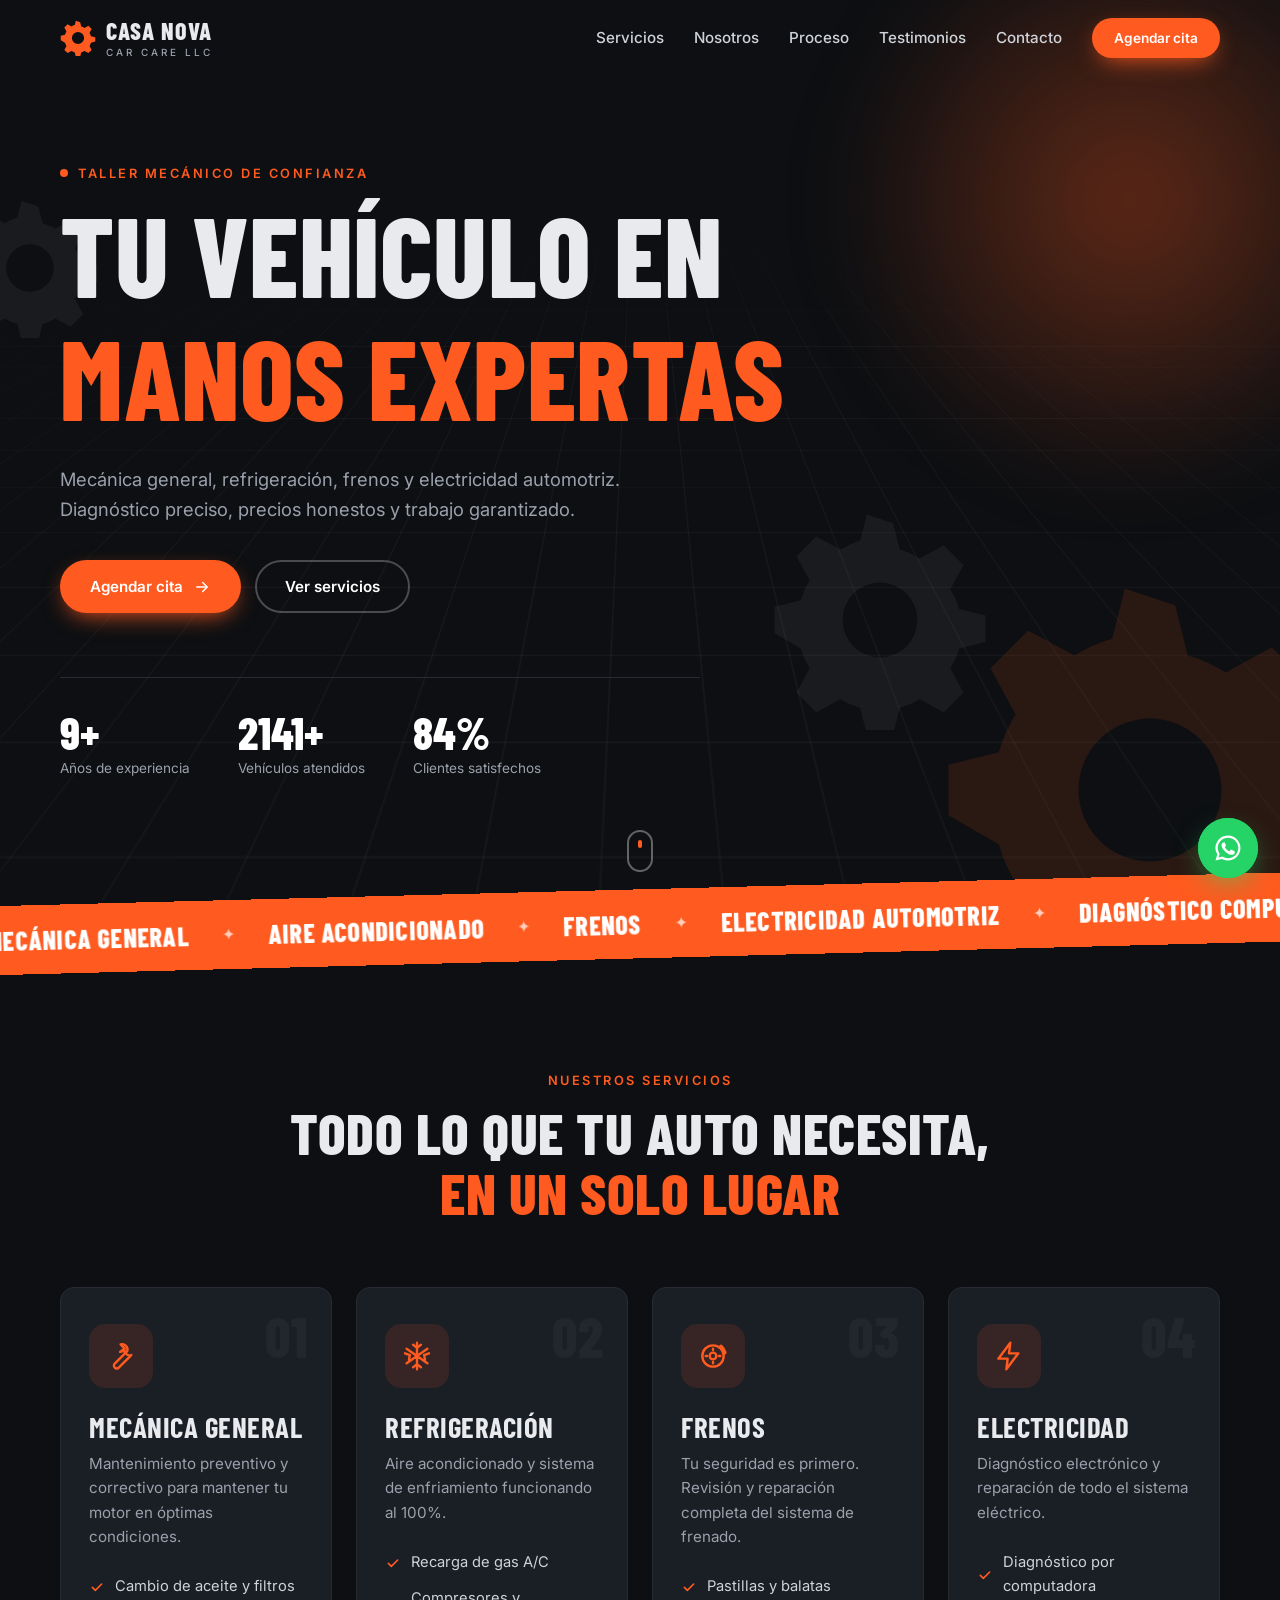
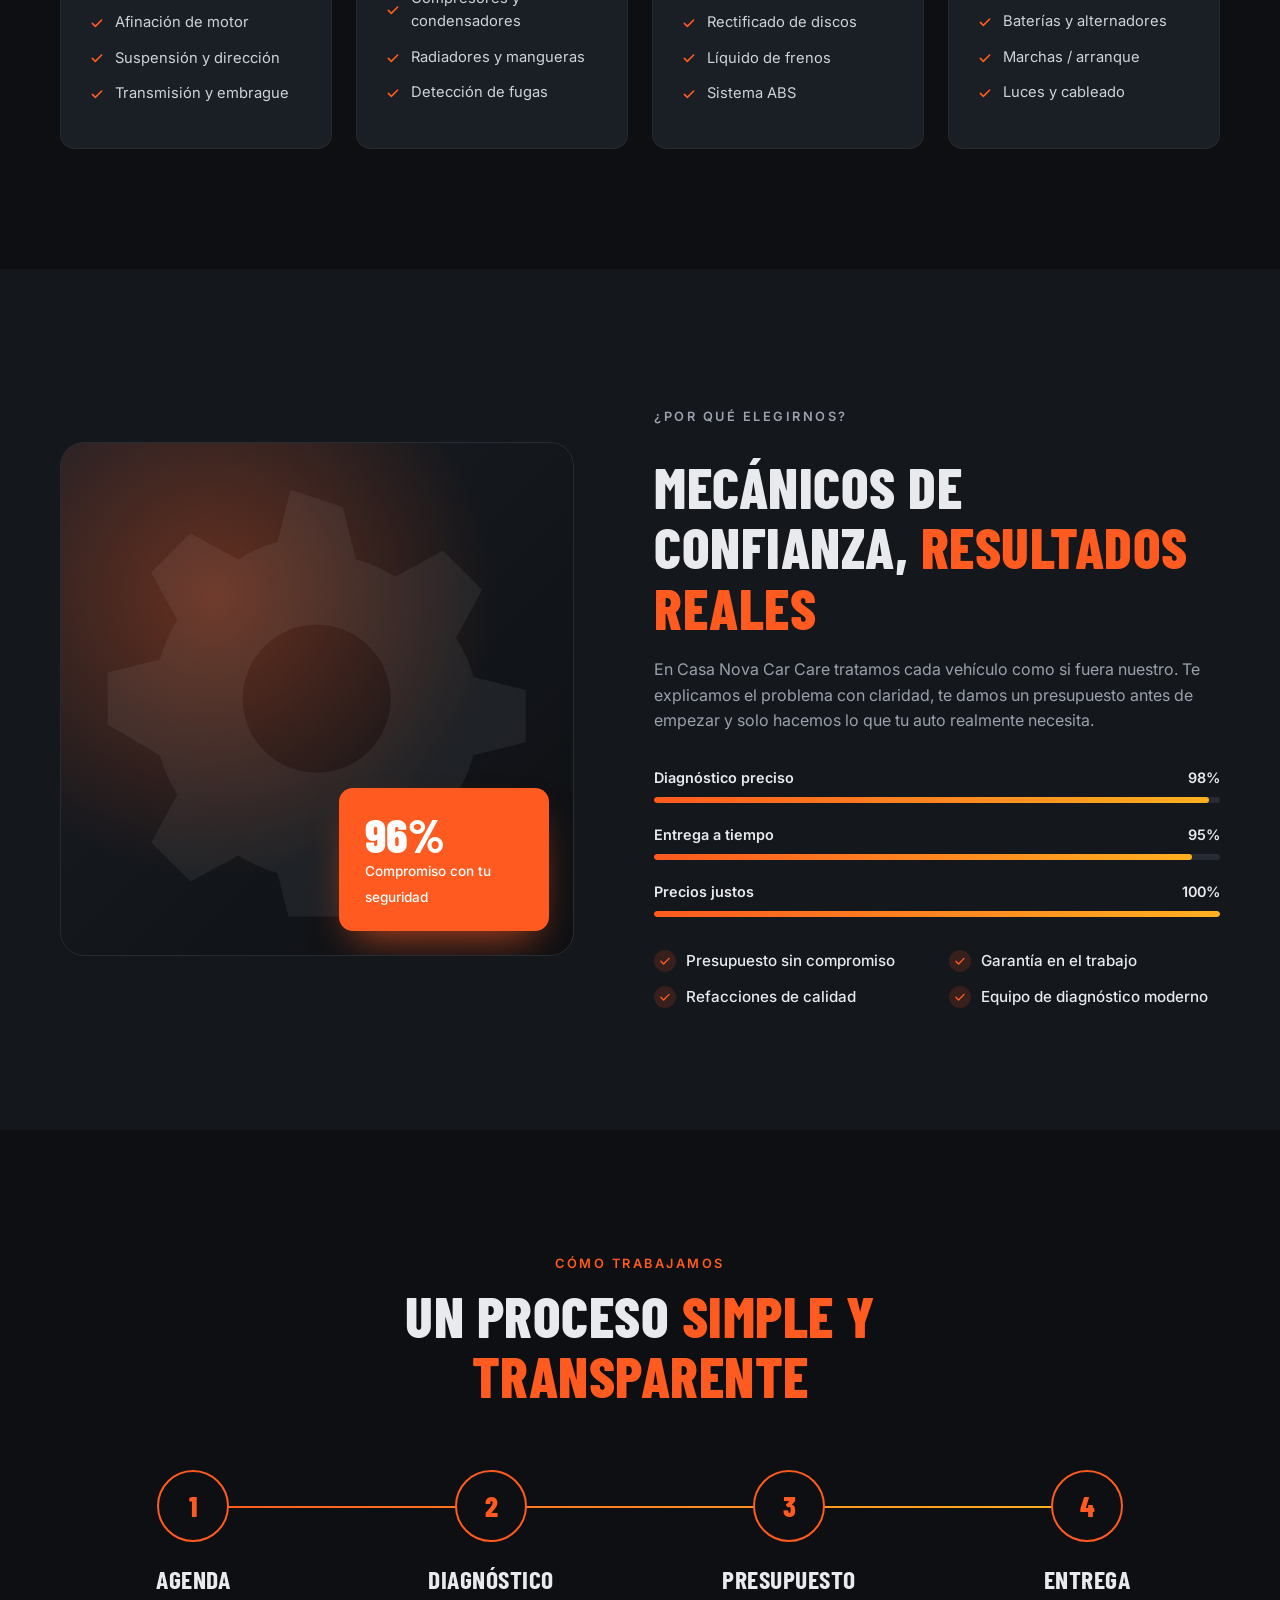
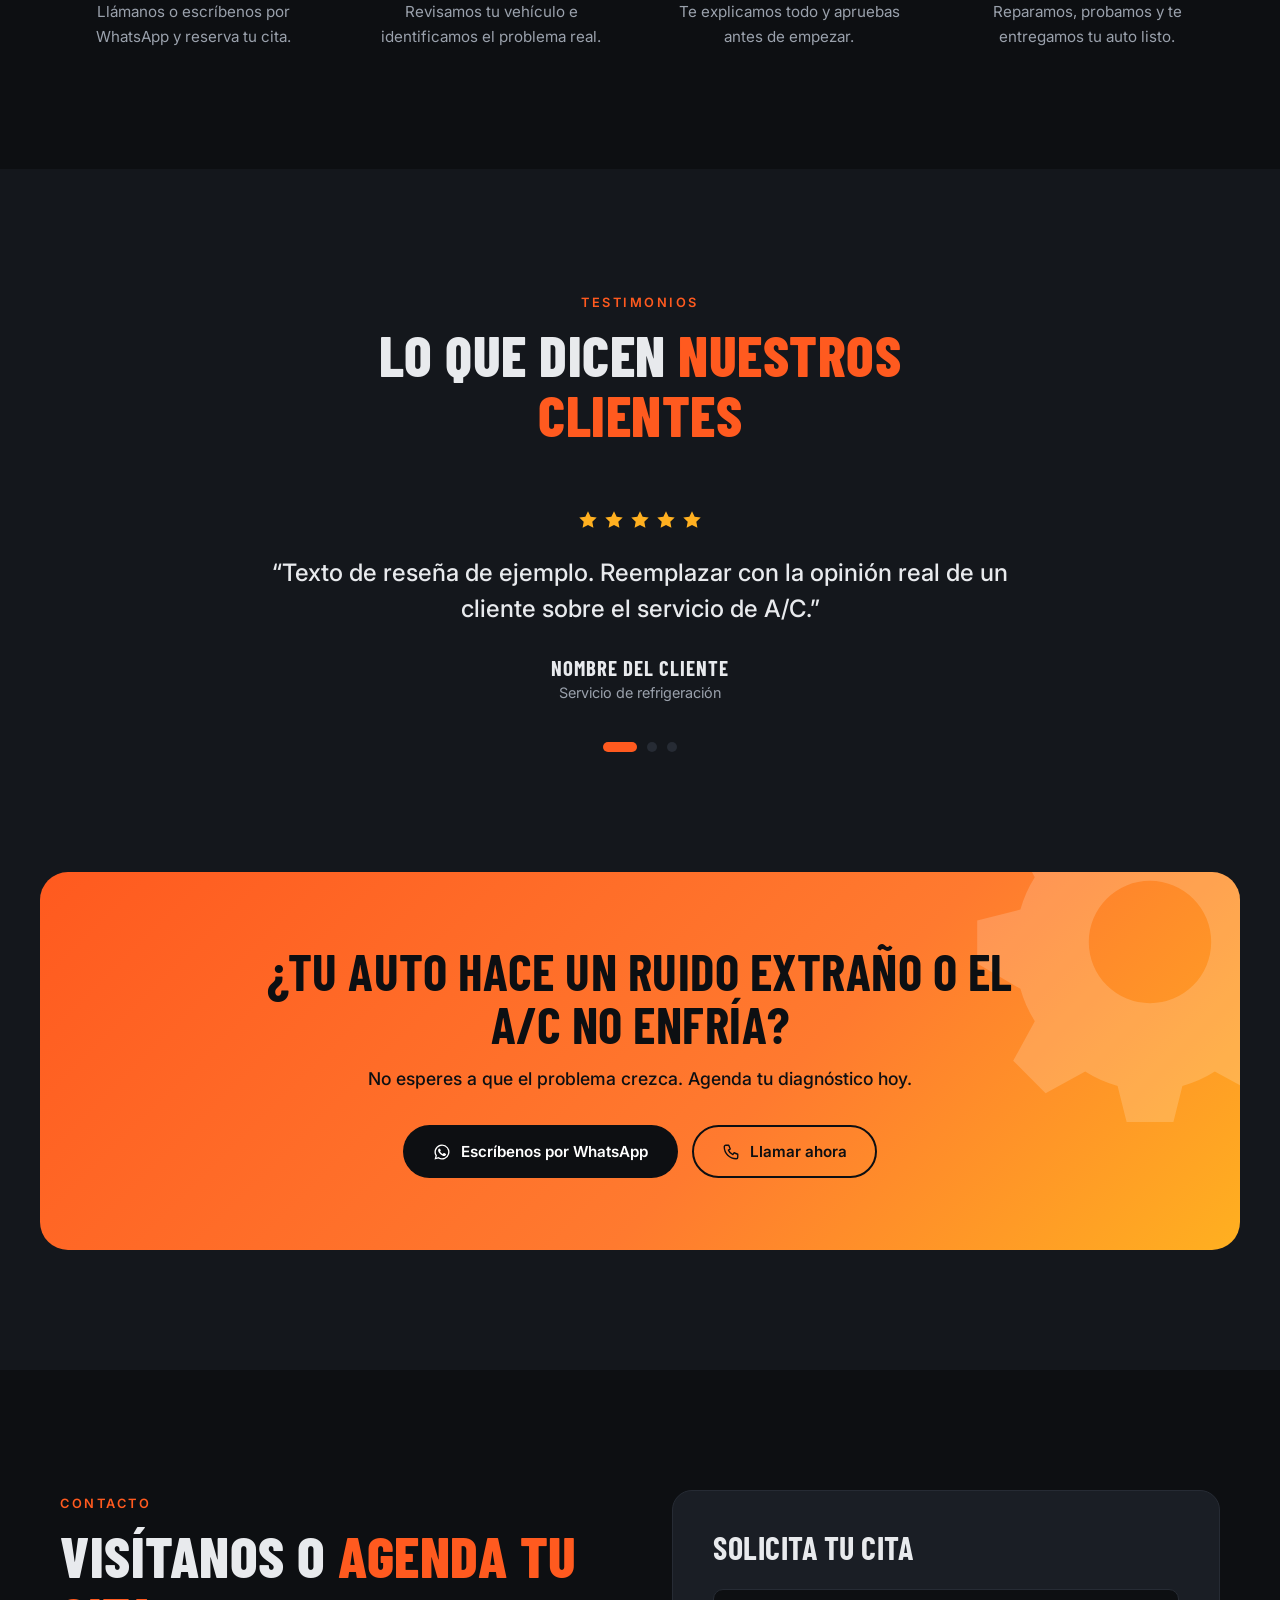
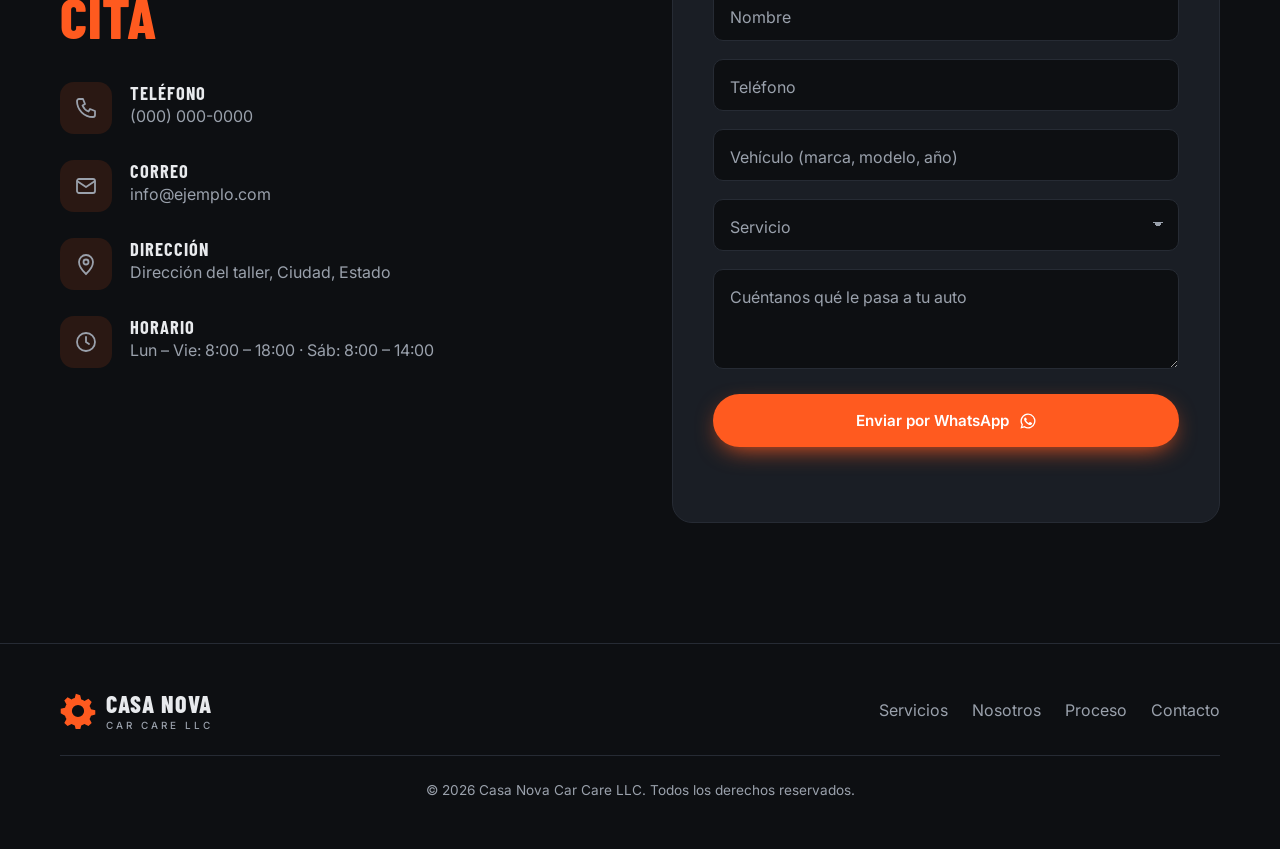
==== index.html @ 81d5691b "Build full animated site for auto repair shop Sections: hero, services (general mechanics, A/C, brak" ====
<!DOCTYPE html>
<html lang="es">
<head>
  <meta charset="UTF-8">
  <meta name="viewport" content="width=device-width, initial-scale=1.0">
  <title>Casa Nova Car Care LLC | Taller Mecánico</title>
  <meta name="description" content="Casa Nova Car Care LLC — taller mecánico: mecánica general, refrigeración (A/C), frenos y electricidad automotriz.">
  <meta name="theme-color" content="#0d0f12">

  <link rel="preconnect" href="https://fonts.googleapis.com">
  <link rel="preconnect" href="https://fonts.gstatic.com" crossorigin>
  <link href="https://fonts.googleapis.com/css2?family=Barlow+Condensed:wght@600;700;800&family=Inter:wght@400;500;600&display=swap" rel="stylesheet">
  <link rel="stylesheet" href="css/styles.css">
</head>
<body>

  <!-- Pantalla de carga -->
  <div class="loader" id="loader" aria-hidden="true">
    <svg class="loader-gear" viewBox="0 0 100 100"><use href="#icon-gear"/></svg>
  </div>

  <!-- Íconos SVG reutilizables -->
  <svg width="0" height="0" style="position:absolute" aria-hidden="true">
    <defs>
      <symbol id="icon-gear" viewBox="0 0 100 100">
        <path fill="currentColor" d="M56 6l3 12a33 33 0 0 1 9 4l11-6 9 9-6 11a33 33 0 0 1 4 9l12 3v12l-12 3a33 33 0 0 1-4 9l6 11-9 9-11-6a33 33 0 0 1-9 4l-3 12H44l-3-12a33 33 0 0 1-9-4l-11 6-9-9 6-11a33 33 0 0 1-4-9L2 56V44l12-3a33 33 0 0 1 4-9l-6-11 9-9 11 6a33 33 0 0 1 9-4l3-12zM50 33a17 17 0 1 0 0 34 17 17 0 0 0 0-34z"/>
      </symbol>
      <symbol id="icon-wrench" viewBox="0 0 24 24">
        <path fill="none" stroke="currentColor" stroke-width="1.8" stroke-linecap="round" stroke-linejoin="round" d="M14.7 6.3a4 4 0 0 0 5 5l-9.4 9.4a2.1 2.1 0 0 1-3-3l9.4-9.4a4 4 0 0 0-5-5l2.6 2.6-.6 2.4-2.4.6z"/>
      </symbol>
      <symbol id="icon-snow" viewBox="0 0 24 24">
        <path fill="none" stroke="currentColor" stroke-width="1.8" stroke-linecap="round" d="M12 2v20M4.2 6.5l15.6 11M4.2 17.5l15.6-11M9 3.5l3 2.5 3-2.5M9 20.5l3-2.5 3 2.5M3 10l3.6 1.3L6 15M21 10l-3.6 1.3L18 15"/>
      </symbol>
      <symbol id="icon-brake" viewBox="0 0 24 24">
        <g fill="none" stroke="currentColor" stroke-width="1.8" stroke-linecap="round">
          <circle cx="12" cy="12" r="8"/><circle cx="12" cy="12" r="2.5"/>
          <path d="M12 6.5v1M17.5 12h-1M12 17.5v-1M6.5 12h1"/>
          <path d="M18 5a10 10 0 0 1 2.7 4.5" stroke-width="3"/>
        </g>
      </symbol>
      <symbol id="icon-bolt" viewBox="0 0 24 24">
        <path fill="none" stroke="currentColor" stroke-width="1.8" stroke-linejoin="round" d="M13 2L4 14h7l-1 8 9-12h-7z"/>
      </symbol>
      <symbol id="icon-check" viewBox="0 0 24 24">
        <path fill="none" stroke="currentColor" stroke-width="2.4" stroke-linecap="round" stroke-linejoin="round" d="M5 12.5l4.5 4.5L19 7.5"/>
      </symbol>
      <symbol id="icon-phone" viewBox="0 0 24 24">
        <path fill="none" stroke="currentColor" stroke-width="1.8" stroke-linejoin="round" d="M5 3h4l2 5-2.5 1.5a11 11 0 0 0 6 6L16 13l5 2v4a2 2 0 0 1-2 2A16 16 0 0 1 3 5a2 2 0 0 1 2-2z"/>
      </symbol>
      <symbol id="icon-pin" viewBox="0 0 24 24">
        <g fill="none" stroke="currentColor" stroke-width="1.8"><path d="M12 22s7-6.5 7-12a7 7 0 0 0-14 0c0 5.5 7 12 7 12z"/><circle cx="12" cy="10" r="2.5"/></g>
      </symbol>
      <symbol id="icon-clock" viewBox="0 0 24 24">
        <g fill="none" stroke="currentColor" stroke-width="1.8" stroke-linecap="round"><circle cx="12" cy="12" r="9"/><path d="M12 7v5l3 2"/></g>
      </symbol>
      <symbol id="icon-mail" viewBox="0 0 24 24">
        <g fill="none" stroke="currentColor" stroke-width="1.8" stroke-linejoin="round"><rect x="3" y="5" width="18" height="14" rx="2"/><path d="M3 7l9 6 9-6"/></g>
      </symbol>
      <symbol id="icon-whatsapp" viewBox="0 0 24 24">
        <path fill="currentColor" d="M12 2a10 10 0 0 0-8.6 15.1L2 22l5-1.3A10 10 0 1 0 12 2zm0 18.2a8.2 8.2 0 0 1-4.2-1.2l-.3-.2-3 .8.8-2.9-.2-.3A8.2 8.2 0 1 1 12 20.2zm4.5-6.1c-.2-.1-1.5-.7-1.7-.8-.2-.1-.4-.1-.6.1l-.8 1c-.1.2-.3.2-.5.1a6.7 6.7 0 0 1-3.3-2.9c-.3-.4.3-.4.7-1.4.1-.2 0-.3 0-.5l-.8-1.8c-.2-.5-.4-.4-.6-.4h-.5a1 1 0 0 0-.7.3 3 3 0 0 0-.9 2.2 5.2 5.2 0 0 0 1.1 2.7 11.8 11.8 0 0 0 4.5 4c1.7.7 2.3.8 3.2.6.5-.1 1.5-.6 1.7-1.2.2-.6.2-1.1.2-1.2-.1-.1-.3-.2-.5-.3z"/>
      </symbol>
      <symbol id="icon-star" viewBox="0 0 24 24">
        <path fill="currentColor" d="M12 2.5l2.9 6 6.6.9-4.8 4.6 1.2 6.5L12 17.4l-5.9 3.1 1.2-6.5L2.5 9.4l6.6-.9z"/>
      </symbol>
      <symbol id="icon-arrow" viewBox="0 0 24 24">
        <path fill="none" stroke="currentColor" stroke-width="2" stroke-linecap="round" stroke-linejoin="round" d="M5 12h14M13 6l6 6-6 6"/>
      </symbol>
    </defs>
  </svg>

  <!-- ===== Encabezado ===== -->
  <header class="header" id="header">
    <div class="container nav">
      <!-- Cuando subas el logo a assets/, se reemplaza este bloque por <img src="assets/logo.png"> -->
      <a href="#inicio" class="brand" aria-label="Casa Nova Car Care - Inicio">
        <svg class="brand-icon"><use href="#icon-gear"/></svg>
        <span class="brand-text">Casa Nova<small>Car Care LLC</small></span>
      </a>

      <nav class="menu" id="menu" aria-label="Principal">
        <a href="#servicios">Servicios</a>
        <a href="#nosotros">Nosotros</a>
        <a href="#proceso">Proceso</a>
        <a href="#testimonios">Testimonios</a>
        <a href="#contacto">Contacto</a>
        <a href="#contacto" class="btn btn-primary btn-sm menu-cta">Agendar cita</a>
      </nav>

      <button class="burger" id="burger" aria-label="Abrir menú" aria-expanded="false" aria-controls="menu">
        <span></span><span></span><span></span>
      </button>
    </div>
  </header>

  <main>
    <!-- ===== Hero ===== -->
    <section class="hero" id="inicio">
      <div class="hero-bg" aria-hidden="true">
        <div class="hero-grid"></div>
        <div class="hero-glow"></div>
        <svg class="gear gear-1"><use href="#icon-gear"/></svg>
        <svg class="gear gear-2"><use href="#icon-gear"/></svg>
        <svg class="gear gear-3"><use href="#icon-gear"/></svg>
      </div>

      <div class="container hero-content">
        <p class="eyebrow hero-anim" style="--d:.1s"><span class="dot"></span> Taller mecánico de confianza</p>
        <h1 class="hero-title">
          <span class="line"><span class="hero-anim" style="--d:.2s">Tu vehículo en</span></span>
          <span class="line"><span class="hero-anim accent" style="--d:.35s">manos expertas</span></span>
        </h1>
        <p class="hero-sub hero-anim" style="--d:.5s">
          Mecánica general, refrigeración, frenos y electricidad automotriz.
          Diagnóstico preciso, precios honestos y trabajo garantizado.
        </p>
        <div class="hero-actions hero-anim" style="--d:.65s">
          <a href="#contacto" class="btn btn-primary magnetic">Agendar cita <svg><use href="#icon-arrow"/></svg></a>
          <a href="#servicios" class="btn btn-ghost">Ver servicios</a>
        </div>

        <div class="stats hero-anim" style="--d:.8s">
          <div class="stat"><strong data-count="10" data-suffix="+">0</strong><span>Años de experiencia</span></div>
          <div class="stat"><strong data-count="2500" data-suffix="+">0</strong><span>Vehículos atendidos</span></div>
          <div class="stat"><strong data-count="98" data-suffix="%">0</strong><span>Clientes satisfechos</span></div>
        </div>
      </div>

      <a href="#marquee" class="scroll-hint" aria-label="Desplazarse hacia abajo"><span></span></a>
    </section>

    <!-- ===== Cinta animada ===== -->
    <div class="marquee" id="marquee" aria-hidden="true">
      <div class="marquee-track">
        <span>Mecánica general</span><i>✦</i><span>Aire acondicionado</span><i>✦</i><span>Frenos</span><i>✦</i><span>Electricidad automotriz</span><i>✦</i><span>Diagnóstico computarizado</span><i>✦</i><span>Cambio de aceite</span><i>✦</i>
        <span>Mecánica general</span><i>✦</i><span>Aire acondicionado</span><i>✦</i><span>Frenos</span><i>✦</i><span>Electricidad automotriz</span><i>✦</i><span>Diagnóstico computarizado</span><i>✦</i><span>Cambio de aceite</span><i>✦</i>
      </div>
    </div>

    <!-- ===== Servicios ===== -->
    <section class="section" id="servicios">
      <div class="container">
        <div class="section-head reveal">
          <p class="eyebrow">Nuestros servicios</p>
          <h2>Todo lo que tu auto necesita, <span class="accent">en un solo lugar</span></h2>
        </div>

        <div class="services">
          <article class="service-card reveal tilt" style="--d:0s">
            <div class="service-icon"><svg><use href="#icon-wrench"/></svg></div>
            <h3>Mecánica general</h3>
            <p>Mantenimiento preventivo y correctivo para mantener tu motor en óptimas condiciones.</p>
            <ul>
              <li><svg><use href="#icon-check"/></svg>Cambio de aceite y filtros</li>
              <li><svg><use href="#icon-check"/></svg>Afinación de motor</li>
              <li><svg><use href="#icon-check"/></svg>Suspensión y dirección</li>
              <li><svg><use href="#icon-check"/></svg>Transmisión y embrague</li>
            </ul>
            <span class="service-num">01</span>
          </article>

          <article class="service-card reveal tilt" style="--d:.1s">
            <div class="service-icon"><svg><use href="#icon-snow"/></svg></div>
            <h3>Refrigeración</h3>
            <p>Aire acondicionado y sistema de enfriamiento funcionando al 100%.</p>
            <ul>
              <li><svg><use href="#icon-check"/></svg>Recarga de gas A/C</li>
              <li><svg><use href="#icon-check"/></svg>Compresores y condensadores</li>
              <li><svg><use href="#icon-check"/></svg>Radiadores y mangueras</li>
              <li><svg><use href="#icon-check"/></svg>Detección de fugas</li>
            </ul>
            <span class="service-num">02</span>
          </article>

          <article class="service-card reveal tilt" style="--d:.2s">
            <div class="service-icon"><svg><use href="#icon-brake"/></svg></div>
            <h3>Frenos</h3>
            <p>Tu seguridad es primero. Revisión y reparación completa del sistema de frenado.</p>
            <ul>
              <li><svg><use href="#icon-check"/></svg>Pastillas y balatas</li>
              <li><svg><use href="#icon-check"/></svg>Rectificado de discos</li>
              <li><svg><use href="#icon-check"/></svg>Líquido de frenos</li>
              <li><svg><use href="#icon-check"/></svg>Sistema ABS</li>
            </ul>
            <span class="service-num">03</span>
          </article>

          <article class="service-card reveal tilt" style="--d:.3s">
            <div class="service-icon"><svg><use href="#icon-bolt"/></svg></div>
            <h3>Electricidad</h3>
            <p>Diagnóstico electrónico y reparación de todo el sistema eléctrico.</p>
            <ul>
              <li><svg><use href="#icon-check"/></svg>Diagnóstico por computadora</li>
              <li><svg><use href="#icon-check"/></svg>Baterías y alternadores</li>
              <li><svg><use href="#icon-check"/></svg>Marchas / arranque</li>
              <li><svg><use href="#icon-check"/></svg>Luces y cableado</li>
            </ul>
            <span class="service-num">04</span>
          </article>
        </div>
      </div>
    </section>

    <!-- ===== Nosotros ===== -->
    <section class="section section-alt" id="nosotros">
      <div class="container about">
        <div class="about-visual reveal from-left">
          <div class="about-card">
            <svg class="about-gear"><use href="#icon-gear"/></svg>
            <div class="about-badge">
              <strong data-count="100" data-suffix="%">0</strong>
              <span>Compromiso con tu seguridad</span>
            </div>
          </div>
        </div>

        <div class="about-text reveal from-right">
          <p class="eyebrow">¿Por qué elegirnos?</p>
          <h2>Mecánicos de confianza, <span class="accent">resultados reales</span></h2>
          <p>
            En Casa Nova Car Care tratamos cada vehículo como si fuera nuestro.
            Te explicamos el problema con claridad, te damos un presupuesto antes de empezar
            y solo hacemos lo que tu auto realmente necesita.
          </p>

          <div class="bars">
            <div class="bar"><div class="bar-label"><span>Diagnóstico preciso</span><span>98%</span></div><div class="bar-track"><i style="--w:98%"></i></div></div>
            <div class="bar"><div class="bar-label"><span>Entrega a tiempo</span><span>95%</span></div><div class="bar-track"><i style="--w:95%"></i></div></div>
            <div class="bar"><div class="bar-label"><span>Precios justos</span><span>100%</span></div><div class="bar-track"><i style="--w:100%"></i></div></div>
          </div>

          <ul class="features">
            <li><svg><use href="#icon-check"/></svg>Presupuesto sin compromiso</li>
            <li><svg><use href="#icon-check"/></svg>Garantía en el trabajo</li>
            <li><svg><use href="#icon-check"/></svg>Refacciones de calidad</li>
            <li><svg><use href="#icon-check"/></svg>Equipo de diagnóstico moderno</li>
          </ul>
        </div>
      </div>
    </section>

    <!-- ===== Proceso ===== -->
    <section class="section" id="proceso">
      <div class="container">
        <div class="section-head reveal">
          <p class="eyebrow">Cómo trabajamos</p>
          <h2>Un proceso <span class="accent">simple y transparente</span></h2>
        </div>

        <div class="steps" id="steps">
          <div class="steps-line"><i></i></div>
          <div class="step reveal" style="--d:0s"><span class="step-num">1</span><h3>Agenda</h3><p>Llámanos o escríbenos por WhatsApp y reserva tu cita.</p></div>
          <div class="step reveal" style="--d:.15s"><span class="step-num">2</span><h3>Diagnóstico</h3><p>Revisamos tu vehículo e identificamos el problema real.</p></div>
          <div class="step reveal" style="--d:.3s"><span class="step-num">3</span><h3>Presupuesto</h3><p>Te explicamos todo y apruebas antes de empezar.</p></div>
          <div class="step reveal" style="--d:.45s"><span class="step-num">4</span><h3>Entrega</h3><p>Reparamos, probamos y te entregamos tu auto listo.</p></div>
        </div>
      </div>
    </section>

    <!-- ===== Testimonios ===== -->
    <!-- IMPORTANTE: reemplazar con reseñas reales de clientes antes de publicar -->
    <section class="section section-alt" id="testimonios">
      <div class="container">
        <div class="section-head reveal">
          <p class="eyebrow">Testimonios</p>
          <h2>Lo que dicen <span class="accent">nuestros clientes</span></h2>
        </div>

        <div class="slider reveal" id="slider">
          <div class="slides">
            <figure class="slide is-active">
              <div class="stars"><svg><use href="#icon-star"/></svg><svg><use href="#icon-star"/></svg><svg><use href="#icon-star"/></svg><svg><use href="#icon-star"/></svg><svg><use href="#icon-star"/></svg></div>
              <blockquote>“Texto de reseña de ejemplo. Reemplazar con la opinión real de un cliente sobre el servicio de A/C.”</blockquote>
              <figcaption><strong>Nombre del cliente</strong><span>Servicio de refrigeración</span></figcaption>
            </figure>
            <figure class="slide">
              <div class="stars"><svg><use href="#icon-star"/></svg><svg><use href="#icon-star"/></svg><svg><use href="#icon-star"/></svg><svg><use href="#icon-star"/></svg><svg><use href="#icon-star"/></svg></div>
              <blockquote>“Texto de reseña de ejemplo. Reemplazar con la opinión real de un cliente sobre el servicio de frenos.”</blockquote>
              <figcaption><strong>Nombre del cliente</strong><span>Servicio de frenos</span></figcaption>
            </figure>
            <figure class="slide">
              <div class="stars"><svg><use href="#icon-star"/></svg><svg><use href="#icon-star"/></svg><svg><use href="#icon-star"/></svg><svg><use href="#icon-star"/></svg><svg><use href="#icon-star"/></svg></div>
              <blockquote>“Texto de reseña de ejemplo. Reemplazar con la opinión real de un cliente sobre electricidad automotriz.”</blockquote>
              <figcaption><strong>Nombre del cliente</strong><span>Electricidad automotriz</span></figcaption>
            </figure>
          </div>
          <div class="slider-dots" role="tablist" aria-label="Testimonios"></div>
        </div>
      </div>
    </section>

    <!-- ===== CTA ===== -->
    <section class="cta">
      <div class="container cta-inner reveal zoom">
        <svg class="cta-gear"><use href="#icon-gear"/></svg>
        <h2>¿Tu auto hace un ruido extraño o el A/C no enfría?</h2>
        <p>No esperes a que el problema crezca. Agenda tu diagnóstico hoy.</p>
        <div class="hero-actions">
          <a href="#" class="btn btn-dark js-whatsapp"><svg><use href="#icon-whatsapp"/></svg> Escríbenos por WhatsApp</a>
          <a href="#" class="btn btn-outline-dark js-phone"><svg><use href="#icon-phone"/></svg> Llamar ahora</a>
        </div>
      </div>
    </section>

    <!-- ===== Contacto ===== -->
    <section class="section" id="contacto">
      <div class="container contact">
        <div class="contact-info reveal from-left">
          <p class="eyebrow">Contacto</p>
          <h2>Visítanos o <span class="accent">agenda tu cita</span></h2>
          <ul class="contact-list">
            <li><span class="ci"><svg><use href="#icon-phone"/></svg></span><div><strong>Teléfono</strong><a href="#" class="js-phone js-phone-text">(000) 000-0000</a></div></li>
            <li><span class="ci"><svg><use href="#icon-mail"/></svg></span><div><strong>Correo</strong><a href="#" class="js-email">info@ejemplo.com</a></div></li>
            <li><span class="ci"><svg><use href="#icon-pin"/></svg></span><div><strong>Dirección</strong><span>Dirección del taller, Ciudad, Estado</span></div></li>
            <li><span class="ci"><svg><use href="#icon-clock"/></svg></span><div><strong>Horario</strong><span>Lun – Vie: 8:00 – 18:00 · Sáb: 8:00 – 14:00</span></div></li>
          </ul>
        </div>

        <form class="contact-form reveal from-right" id="contact-form" novalidate>
          <h3>Solicita tu cita</h3>
          <div class="field"><input type="text" id="f-name" name="nombre" placeholder=" " required><label for="f-name">Nombre</label></div>
          <div class="field"><input type="tel" id="f-phone" name="telefono" placeholder=" " required><label for="f-phone">Teléfono</label></div>
          <div class="field"><input type="text" id="f-car" name="vehiculo" placeholder=" "><label for="f-car">Vehículo (marca, modelo, año)</label></div>
          <div class="field">
            <select id="f-service" name="servicio" required>
              <option value="" disabled selected hidden></option>
              <option>Mecánica general</option>
              <option>Refrigeración / A/C</option>
              <option>Frenos</option>
              <option>Electricidad</option>
              <option>Otro / No estoy seguro</option>
            </select>
            <label for="f-service">Servicio</label>
          </div>
          <div class="field"><textarea id="f-msg" name="mensaje" rows="3" placeholder=" "></textarea><label for="f-msg">Cuéntanos qué le pasa a tu auto</label></div>
          <button type="submit" class="btn btn-primary btn-block">Enviar por WhatsApp <svg><use href="#icon-whatsapp"/></svg></button>
          <p class="form-note" id="form-note" role="status"></p>
        </form>
      </div>
    </section>
  </main>

  <!-- ===== Pie ===== -->
  <footer class="footer">
    <div class="container footer-inner">
      <a href="#inicio" class="brand">
        <svg class="brand-icon"><use href="#icon-gear"/></svg>
        <span class="brand-text">Casa Nova<small>Car Care LLC</small></span>
      </a>
      <nav class="footer-links" aria-label="Pie de página">
        <a href="#servicios">Servicios</a>
        <a href="#nosotros">Nosotros</a>
        <a href="#proceso">Proceso</a>
        <a href="#contacto">Contacto</a>
      </nav>
      <p>&copy; <span id="year"></span> Casa Nova Car Care LLC. Todos los derechos reservados.</p>
    </div>
  </footer>

  <!-- Botones flotantes -->
  <a href="#" class="fab-whatsapp js-whatsapp" aria-label="Escríbenos por WhatsApp"><svg><use href="#icon-whatsapp"/></svg></a>
  <a href="#inicio" class="to-top" id="to-top" aria-label="Volver arriba"><svg><use href="#icon-arrow"/></svg></a>

  <script src="js/main.js"></script>
</body>
</html>
---- css/styles.css ----
/* =========================================================
   Casa Nova Car Care LLC — estilos
   Los colores de marca se ajustan aquí (cambiar al tener el logo)
   ========================================================= */
:root {
  --accent: #ff5a1f;
  --accent-2: #ffb020;
  --bg: #0d0f12;
  --bg-2: #14171c;
  --surface: #1a1e25;
  --border: #262b34;
  --text: #e8eaed;
  --muted: #9aa1ac;
  --radius: 14px;
  --max: 1200px;
  --ease: cubic-bezier(.22, 1, .36, 1);
  --font-head: "Barlow Condensed", "Arial Narrow", sans-serif;
  --font-body: "Inter", system-ui, -apple-system, "Segoe UI", Roboto, sans-serif;
}

*, *::before, *::after { box-sizing: border-box; margin: 0; padding: 0; }
html { scroll-behavior: smooth; scroll-padding-top: 80px; overflow-x: clip; }
body {
  font-family: var(--font-body);
  background: var(--bg);
  color: var(--text);
  line-height: 1.6;
  overflow-x: clip;
  -webkit-font-smoothing: antialiased;
}
body.is-loading { overflow: hidden; }
a { color: inherit; text-decoration: none; }
img, svg { display: block; }
ul { list-style: none; }
h1, h2, h3 { font-family: var(--font-head); line-height: 1.05; letter-spacing: .5px; text-transform: uppercase; }

.container { width: 100%; max-width: var(--max); margin: 0 auto; padding: 0 20px; }
.accent { color: var(--accent); }

/* ---------- Loader ---------- */
.loader {
  position: fixed; inset: 0; z-index: 100;
  display: grid; place-items: center;
  background: var(--bg);
  transition: opacity .6s var(--ease), visibility .6s;
}
.loader.is-hidden { opacity: 0; visibility: hidden; }
.loader-gear { width: 72px; height: 72px; color: var(--accent); animation: spin 1.4s linear infinite; }

/* ---------- Botones ---------- */
.btn {
  position: relative; overflow: hidden;
  display: inline-flex; align-items: center; justify-content: center; gap: 10px;
  padding: 15px 28px;
  border: 2px solid transparent; border-radius: 999px;
  font: 600 .95rem var(--font-body);
  cursor: pointer;
  transition: transform .3s var(--ease), box-shadow .3s var(--ease), background .3s, color .3s, border-color .3s;
}
.btn svg { width: 18px; height: 18px; transition: transform .3s var(--ease); }
.btn:hover svg { transform: translateX(4px); }
.btn-primary { background: var(--accent); color: #fff; box-shadow: 0 8px 24px -8px var(--accent); }
.btn-primary::after {
  content: ""; position: absolute; inset: 0;
  background: linear-gradient(120deg, transparent 30%, rgba(255,255,255,.35), transparent 70%);
  transform: translateX(-100%); transition: transform .7s var(--ease);
}
.btn-primary:hover { box-shadow: 0 14px 34px -8px var(--accent); transform: translateY(-2px); }
.btn-primary:hover::after { transform: translateX(100%); }
.btn-ghost { border-color: rgba(255,255,255,.25); color: #fff; }
.btn-ghost:hover { border-color: #fff; background: rgba(255,255,255,.08); }
.btn-dark { background: var(--bg); color: #fff; }
.btn-dark:hover { transform: translateY(-2px); box-shadow: 0 12px 30px -10px rgba(0,0,0,.6); }
.btn-outline-dark { border-color: var(--bg); color: var(--bg); }
.btn-outline-dark:hover { background: var(--bg); color: #fff; }
.btn-sm { padding: 10px 20px; font-size: .85rem; }
.btn-block { width: 100%; }

.eyebrow {
  display: inline-flex; align-items: center; gap: 10px;
  font: 600 .8rem var(--font-body); letter-spacing: 2.5px; text-transform: uppercase;
  color: var(--accent);
  margin-bottom: 14px;
}
.eyebrow .dot { width: 8px; height: 8px; border-radius: 50%; background: var(--accent); animation: pulse 2s infinite; }

/* ---------- Header ---------- */
.header {
  position: fixed; inset: 0 0 auto; z-index: 50;
  transition: background .4s, box-shadow .4s, transform .4s var(--ease);
}
.header.is-scrolled { background: rgba(13,15,18,.85); backdrop-filter: blur(12px); box-shadow: 0 1px 0 var(--border); }
.header.is-hidden { transform: translateY(-100%); }
.nav { display: flex; align-items: center; justify-content: space-between; height: 76px; }

.brand { display: flex; align-items: center; gap: 10px; }
.brand-icon { width: 36px; height: 36px; color: var(--accent); transition: transform .8s var(--ease); }
.brand:hover .brand-icon { transform: rotate(180deg); }
.brand-text { font: 800 1.5rem/1 var(--font-head); text-transform: uppercase; letter-spacing: 1px; }
.brand-text small { display: block; font: 500 .62rem var(--font-body); letter-spacing: 3px; color: var(--muted); margin-top: 3px; }

.menu { display: flex; align-items: center; gap: 30px; }
.menu > a:not(.btn) { position: relative; font-weight: 500; font-size: .95rem; color: #cfd3d9; transition: color .3s; }
.menu > a:not(.btn)::after {
  content: ""; position: absolute; left: 0; bottom: -6px; height: 2px; width: 100%;
  background: var(--accent); transform: scaleX(0); transform-origin: right; transition: transform .4s var(--ease);
}
.menu > a:not(.btn):hover, .menu > a.is-active { color: #fff; }
.menu > a:not(.btn):hover::after, .menu > a.is-active::after { transform: scaleX(1); transform-origin: left; }

.burger { display: none; width: 44px; height: 44px; background: none; border: 0; cursor: pointer; position: relative; z-index: 60; }
.burger span { position: absolute; left: 10px; width: 24px; height: 2px; background: #fff; border-radius: 2px; transition: transform .4s var(--ease), opacity .3s, top .4s var(--ease); }
.burger span:nth-child(1) { top: 15px; }
.burger span:nth-child(2) { top: 21px; }
.burger span:nth-child(3) { top: 27px; }
.burger.is-open span:nth-child(1) { top: 21px; transform: rotate(45deg); }
.burger.is-open span:nth-child(2) { opacity: 0; transform: translateX(-10px); }
.burger.is-open span:nth-child(3) { top: 21px; transform: rotate(-45deg); }

/* ---------- Hero ---------- */
.hero {
  position: relative; min-height: 100vh; min-height: 100svh;
  display: flex; align-items: center;
  padding: 120px 0 80px;
  overflow: hidden;
}
.hero-bg { position: absolute; inset: 0; pointer-events: none; }
.hero-grid {
  position: absolute; inset: -50%;
  background-image:
    linear-gradient(rgba(255,255,255,.04) 1px, transparent 1px),
    linear-gradient(90deg, rgba(255,255,255,.04) 1px, transparent 1px);
  background-size: 60px 60px;
  transform: perspective(600px) rotateX(55deg);
  animation: grid-move 6s linear infinite;
  mask-image: radial-gradient(ellipse at center, #000 20%, transparent 65%);
  -webkit-mask-image: radial-gradient(ellipse at center, #000 20%, transparent 65%);
}
.hero-glow {
  position: absolute; width: 700px; height: 700px; right: -200px; top: -150px;
  background: radial-gradient(circle, rgba(255,90,31,.35), transparent 60%);
  filter: blur(40px);
  animation: float 10s ease-in-out infinite;
}
.gear { position: absolute; color: rgba(255,255,255,.05); }
.gear-1 { width: 420px; height: 420px; right: -80px; bottom: -100px; color: rgba(255,90,31,.12); animation: spin 30s linear infinite; }
.gear-2 { width: 220px; height: 220px; right: 290px; bottom: 170px; animation: spin-rev 15s linear infinite; }
.gear-3 { width: 140px; height: 140px; left: -40px; top: 22%; animation: spin 20s linear infinite; }

.hero-content { position: relative; z-index: 2; }
.hero-title { font-size: clamp(3rem, 9vw, 7rem); font-weight: 800; margin-bottom: 24px; }
.hero-title .line { display: block; overflow: hidden; padding-bottom: .05em; }
.hero-title .line > span { display: inline-block; }
.hero-sub { max-width: 560px; font-size: 1.15rem; color: var(--muted); margin-bottom: 36px; }
.hero-actions { display: flex; flex-wrap: wrap; gap: 14px; }

/* Animación de entrada del hero */
.hero-anim { opacity: 0; transform: translateY(40px); }
.hero-title .hero-anim { transform: translateY(110%); opacity: 1; }
body.is-ready .hero-anim {
  opacity: 1; transform: none;
  transition: opacity 1s var(--ease) var(--d, 0s), transform 1s var(--ease) var(--d, 0s);
}

.stats { display: flex; flex-wrap: wrap; gap: 48px; margin-top: 64px; padding-top: 32px; border-top: 1px solid var(--border); max-width: 640px; }
.stat strong { display: block; font: 800 2.8rem/1 var(--font-head); color: #fff; }
.stat span { font-size: .85rem; color: var(--muted); }

.scroll-hint {
  position: absolute; left: 50%; bottom: 28px; transform: translateX(-50%);
  width: 26px; height: 42px; border: 2px solid rgba(255,255,255,.35); border-radius: 20px; z-index: 2;
}
.scroll-hint span { position: absolute; left: 50%; top: 8px; width: 4px; height: 8px; margin-left: -2px; border-radius: 2px; background: var(--accent); animation: scroll-dot 1.8s infinite; }

/* ---------- Marquee ---------- */
.marquee { background: var(--accent); color: #fff; overflow: hidden; padding: 18px 0; transform: rotate(-1.5deg) scale(1.02); margin: -10px 0; position: relative; z-index: 3; }
.marquee-track { display: flex; width: max-content; gap: 32px; align-items: center; animation: marquee 30s linear infinite; }
.marquee span { font: 800 1.6rem var(--font-head); text-transform: uppercase; white-space: nowrap; letter-spacing: 1px; }
.marquee i { font-style: normal; opacity: .7; }

/* ---------- Secciones ---------- */
.section { padding: 120px 0; position: relative; }
.section-alt { background: var(--bg-2); }
.section-head { text-align: center; max-width: 720px; margin: 0 auto 64px; }
.section h2 { font-size: clamp(2.2rem, 5vw, 3.6rem); font-weight: 800; }

/* ---------- Servicios ---------- */
.services { display: grid; grid-template-columns: repeat(auto-fit, minmax(260px, 1fr)); gap: 24px; }
.service-card {
  --mx: 50%; --my: 50%;
  position: relative; overflow: hidden;
  padding: 36px 28px;
  background: var(--surface);
  border: 1px solid var(--border);
  border-radius: var(--radius);
  transform-style: preserve-3d;
  transition: border-color .4s, box-shadow .4s, transform .4s var(--ease);
}
.service-card::before {
  content: ""; position: absolute; inset: 0; opacity: 0; transition: opacity .4s;
  background: radial-gradient(400px circle at var(--mx) var(--my), rgba(255,90,31,.18), transparent 40%);
}
.service-card::after {
  content: ""; position: absolute; left: 0; bottom: 0; height: 3px; width: 100%;
  background: linear-gradient(90deg, var(--accent), var(--accent-2));
  transform: scaleX(0); transform-origin: left; transition: transform .6s var(--ease);
}
.service-card:hover { border-color: rgba(255,90,31,.5); box-shadow: 0 30px 60px -30px rgba(255,90,31,.45); }
.service-card:hover::before { opacity: 1; }
.service-card:hover::after { transform: scaleX(1); }
.service-card > * { position: relative; }
.service-icon {
  width: 64px; height: 64px; border-radius: 16px; display: grid; place-items: center;
  background: rgba(255,90,31,.12); color: var(--accent); margin-bottom: 24px;
  transition: background .4s, color .4s, transform .6s var(--ease);
}
.service-icon svg { width: 32px; height: 32px; }
.service-card:hover .service-icon { background: var(--accent); color: #fff; transform: rotate(-8deg) scale(1.08); }
.service-card h3 { font-size: 1.8rem; margin-bottom: 10px; }
.service-card p { color: var(--muted); font-size: .95rem; margin-bottom: 20px; }
.service-card li { display: flex; align-items: center; gap: 10px; font-size: .92rem; padding: 6px 0; color: #cfd3d9; }
.service-card li svg { width: 16px; height: 16px; color: var(--accent); flex: none; }
.service-num { position: absolute !important; top: 20px; right: 24px; font: 800 3.5rem/1 var(--font-head); color: rgba(255,255,255,.04); transition: color .4s; }
.service-card:hover .service-num { color: rgba(255,90,31,.15); }

/* ---------- Nosotros ---------- */
.about { display: grid; grid-template-columns: 1fr 1.1fr; gap: 80px; align-items: center; }
.about-card {
  position: relative; aspect-ratio: 1; border-radius: 24px; overflow: hidden;
  background:
    radial-gradient(circle at 30% 30%, rgba(255,90,31,.35), transparent 55%),
    linear-gradient(135deg, var(--surface), var(--bg));
  border: 1px solid var(--border);
}
.about-gear { position: absolute; width: 85%; height: 85%; left: 7.5%; top: 7.5%; color: rgba(255,255,255,.06); animation: spin 40s linear infinite; }
.about-badge {
  position: absolute; right: 24px; bottom: 24px;
  padding: 22px 26px; border-radius: var(--radius);
  background: var(--accent); color: #fff; max-width: 210px;
  box-shadow: 0 20px 40px -15px rgba(255,90,31,.7);
  animation: float 6s ease-in-out infinite;
}
.about-badge strong { display: block; font: 800 3rem/1 var(--font-head); }
.about-badge span { font-size: .85rem; font-weight: 500; }
.about-text > p { color: var(--muted); margin: 20px 0 32px; }

.bars { display: grid; gap: 20px; margin-bottom: 32px; }
.bar-label { display: flex; justify-content: space-between; font-weight: 600; font-size: .9rem; margin-bottom: 8px; }
.bar-track { height: 6px; background: var(--border); border-radius: 6px; overflow: hidden; }
.bar-track i { display: block; height: 100%; width: 0; border-radius: 6px; background: linear-gradient(90deg, var(--accent), var(--accent-2)); transition: width 1.6s var(--ease) .3s; }
.is-visible .bar-track i { width: var(--w); }

.features { display: grid; grid-template-columns: 1fr 1fr; gap: 12px 24px; }
.features li { display: flex; align-items: center; gap: 10px; font-weight: 500; font-size: .95rem; }
.features svg { width: 22px; height: 22px; padding: 4px; border-radius: 50%; background: rgba(255,90,31,.15); color: var(--accent); flex: none; }

/* ---------- Proceso ---------- */
.steps { position: relative; display: grid; grid-template-columns: repeat(4, 1fr); gap: 32px; }
.steps-line { position: absolute; top: 36px; left: 12.5%; right: 12.5%; height: 2px; background: var(--border); }
.steps-line i { display: block; height: 100%; width: 0; background: linear-gradient(90deg, var(--accent), var(--accent-2)); transition: width 2s var(--ease) .2s; }
.steps.is-visible .steps-line i { width: 100%; }
.step { text-align: center; position: relative; }
.step-num {
  display: grid; place-items: center; margin: 0 auto 24px;
  width: 72px; height: 72px; border-radius: 50%;
  background: var(--bg); border: 2px solid var(--accent);
  font: 800 1.8rem var(--font-head); color: var(--accent);
  transition: background .4s, color .4s, transform .4s var(--ease);
}
.step:hover .step-num { background: var(--accent); color: #fff; transform: scale(1.1); }
.step h3 { font-size: 1.6rem; margin-bottom: 8px; }
.step p { color: var(--muted); font-size: .95rem; max-width: 240px; margin: 0 auto; }

/* ---------- Testimonios ---------- */
.slider { max-width: 800px; margin: 0 auto; text-align: center; }
.slides { position: relative; display: grid; }
.slide {
  grid-area: 1 / 1;
  opacity: 0; transform: translateX(40px) scale(.98); pointer-events: none;
  transition: opacity .7s var(--ease), transform .7s var(--ease);
}
.slide.is-active { opacity: 1; transform: none; pointer-events: auto; }
.stars { display: flex; justify-content: center; gap: 4px; color: var(--accent-2); margin-bottom: 24px; }
.stars svg { width: 22px; height: 22px; }
.slide blockquote { font-size: clamp(1.15rem, 2.4vw, 1.5rem); font-weight: 500; line-height: 1.5; margin-bottom: 28px; }
.slide figcaption strong { display: block; font: 700 1.3rem var(--font-head); text-transform: uppercase; letter-spacing: 1px; }
.slide figcaption span { color: var(--muted); font-size: .9rem; }
.slider-dots { display: flex; justify-content: center; gap: 10px; margin-top: 36px; }
.slider-dots button { width: 10px; height: 10px; border-radius: 10px; border: 0; background: var(--border); cursor: pointer; transition: width .4s var(--ease), background .4s; }
.slider-dots button.is-active { width: 34px; background: var(--accent); }

/* ---------- CTA ---------- */
.cta { padding: 0 0 120px; background: var(--bg-2); }
.cta-inner {
  position: relative; overflow: hidden;
  padding: 72px 48px; border-radius: 28px; text-align: center;
  background: linear-gradient(135deg, var(--accent), #ff7a2f 60%, var(--accent-2));
  color: var(--bg);
}
.cta-inner h2 { font-size: clamp(2rem, 4.5vw, 3.2rem); max-width: 800px; margin: 0 auto 14px; position: relative; }
.cta-inner p { font-weight: 500; font-size: 1.1rem; margin-bottom: 32px; position: relative; }
.cta-inner .hero-actions { justify-content: center; position: relative; }
.cta-gear { position: absolute; width: 360px; height: 360px; right: -90px; top: -110px; color: rgba(255,255,255,.18); animation: spin 25s linear infinite; }

/* ---------- Contacto ---------- */
.contact { display: grid; grid-template-columns: 1fr 1fr; gap: 64px; align-items: start; }
.contact-list { display: grid; gap: 26px; margin-top: 36px; }
.contact-list li { display: flex; gap: 18px; align-items: flex-start; }
.ci { width: 52px; height: 52px; flex: none; border-radius: 14px; display: grid; place-items: center; background: rgba(255,90,31,.12); color: var(--accent); transition: transform .4s var(--ease), background .4s, color .4s; }
.ci svg { width: 24px; height: 24px; }
.contact-list li:hover .ci { background: var(--accent); color: #fff; transform: rotate(-8deg); }
.contact-list strong { display: block; font: 700 1.15rem var(--font-head); text-transform: uppercase; letter-spacing: 1px; }
.contact-list a, .contact-list span { color: var(--muted); }
.contact-list a:hover { color: var(--accent); }

.contact-form { background: var(--surface); border: 1px solid var(--border); border-radius: 20px; padding: 40px; }
.contact-form h3 { font-size: 2rem; margin-bottom: 24px; }
.field { position: relative; margin-bottom: 18px; }
.field input, .field select, .field textarea {
  width: 100%; padding: 22px 16px 8px;
  background: var(--bg); color: var(--text);
  border: 1px solid var(--border); border-radius: 10px;
  font: 400 1rem var(--font-body);
  transition: border-color .3s, box-shadow .3s;
  appearance: none;
}
.field textarea { resize: vertical; min-height: 100px; }
.field select { cursor: pointer; background-image: linear-gradient(45deg, transparent 50%, var(--muted) 50%), linear-gradient(135deg, var(--muted) 50%, transparent 50%); background-position: calc(100% - 20px) 50%, calc(100% - 15px) 50%; background-size: 5px 5px; background-repeat: no-repeat; }
.field label { position: absolute; left: 17px; top: 16px; color: var(--muted); pointer-events: none; transition: all .25s var(--ease); }
.field input:focus, .field select:focus, .field textarea:focus { outline: none; border-color: var(--accent); box-shadow: 0 0 0 4px rgba(255,90,31,.15); }
.field input:focus + label, .field input:not(:placeholder-shown) + label,
.field textarea:focus + label, .field textarea:not(:placeholder-shown) + label,
.field select:focus + label, .field select:valid + label { top: 6px; font-size: .72rem; color: var(--accent); letter-spacing: .5px; }
.field.has-error input, .field.has-error select { border-color: #ff4d4f; animation: shake .4s; }
.form-note { margin-top: 14px; font-size: .9rem; color: var(--muted); min-height: 1.4em; text-align: center; }

/* ---------- Footer ---------- */
.footer { border-top: 1px solid var(--border); padding: 48px 0; }
.footer-inner { display: flex; flex-wrap: wrap; align-items: center; justify-content: space-between; gap: 24px; }
.footer-links { display: flex; gap: 24px; flex-wrap: wrap; }
.footer-links a { color: var(--muted); transition: color .3s; }
.footer-links a:hover { color: var(--accent); }
.footer p { color: var(--muted); font-size: .85rem; width: 100%; text-align: center; padding-top: 24px; border-top: 1px solid var(--border); }

/* ---------- Botones flotantes ---------- */
.fab-whatsapp {
  position: fixed; right: 22px; bottom: 22px; z-index: 40;
  width: 60px; height: 60px; border-radius: 50%;
  display: grid; place-items: center;
  background: #25d366; color: #fff;
  box-shadow: 0 10px 30px -8px rgba(37,211,102,.7);
  transition: transform .3s var(--ease);
}
.fab-whatsapp::before { content: ""; position: absolute; inset: 0; border-radius: 50%; background: #25d366; animation: ring 2.2s infinite; z-index: -1; }
.fab-whatsapp svg { width: 30px; height: 30px; }
.fab-whatsapp:hover { transform: scale(1.1); }
.to-top {
  position: fixed; right: 30px; bottom: 96px; z-index: 40;
  width: 44px; height: 44px; border-radius: 50%;
  display: grid; place-items: center;
  background: var(--surface); border: 1px solid var(--border); color: #fff;
  opacity: 0; transform: translateY(20px); pointer-events: none;
  transition: opacity .4s, transform .4s var(--ease), background .3s;
}
.to-top svg { width: 20px; height: 20px; transform: rotate(-90deg); }
.to-top.is-visible { opacity: 1; transform: none; pointer-events: auto; }
.to-top:hover { background: var(--accent); }

/* ---------- Animaciones al hacer scroll ---------- */
.reveal { opacity: 0; transform: translateY(50px); transition: opacity .9s var(--ease) var(--d, 0s), transform .9s var(--ease) var(--d, 0s); }
.reveal.from-left { transform: translateX(-60px); }
.reveal.from-right { transform: translateX(60px); }
.reveal.zoom { transform: scale(.92); }
.reveal.is-visible { opacity: 1; transform: none; }
/* La tarjeta con efecto tilt controla su propio transform tras aparecer */
.service-card.reveal.is-visible { transition: opacity .9s var(--ease) var(--d, 0s), transform .4s var(--ease), border-color .4s, box-shadow .4s; }

/* ---------- Keyframes ---------- */
@keyframes spin { to { transform: rotate(360deg); } }
@keyframes spin-rev { to { transform: rotate(-360deg); } }
@keyframes float { 0%, 100% { transform: translateY(0); } 50% { transform: translateY(-18px); } }
@keyframes pulse { 0% { box-shadow: 0 0 0 0 rgba(255,90,31,.7); } 70% { box-shadow: 0 0 0 10px rgba(255,90,31,0); } 100% { box-shadow: 0 0 0 0 rgba(255,90,31,0); } }
@keyframes ring { 0% { transform: scale(1); opacity: .6; } 100% { transform: scale(1.7); opacity: 0; } }
@keyframes marquee { to { transform: translateX(-50%); } }
@keyframes grid-move { to { background-position: 0 60px; } }
@keyframes scroll-dot { 0% { opacity: 0; transform: translateY(0); } 40% { opacity: 1; } 80% { opacity: 0; transform: translateY(14px); } 100% { opacity: 0; } }
@keyframes shake { 0%, 100% { transform: translateX(0); } 25% { transform: translateX(-6px); } 75% { transform: translateX(6px); } }

/* ---------- Responsive ---------- */
@media (max-width: 960px) {
  .about, .contact { grid-template-columns: 1fr; gap: 56px; }
  .about-visual { max-width: 460px; margin: 0 auto; width: 100%; }
  .steps { grid-template-columns: 1fr 1fr; gap: 48px 24px; }
  .steps-line { display: none; }
  .gear-2 { display: none; }
}

@media (max-width: 860px) {
  .burger { display: block; }
  .menu {
    position: fixed; inset: 0; z-index: 55;
    flex-direction: column; justify-content: center; gap: 28px;
    background: rgba(13,15,18,.97); backdrop-filter: blur(10px);
    clip-path: circle(0% at calc(100% - 42px) 38px);
    transition: clip-path .7s var(--ease);
  }
  .menu.is-open { clip-path: circle(150% at calc(100% - 42px) 38px); }
  .menu > a:not(.btn) { font: 800 2.2rem var(--font-head); text-transform: uppercase; opacity: 0; transform: translateY(20px); transition: opacity .5s, transform .5s var(--ease), color .3s; }
  .menu.is-open > a { opacity: 1; transform: none; }
  .menu.is-open > a:nth-child(1) { transition-delay: .15s; }
  .menu.is-open > a:nth-child(2) { transition-delay: .2s; }
  .menu.is-open > a:nth-child(3) { transition-delay: .25s; }
  .menu.is-open > a:nth-child(4) { transition-delay: .3s; }
  .menu.is-open > a:nth-child(5) { transition-delay: .35s; }
}

@media (max-width: 600px) {
  .container { padding: 0 16px; }
  .section { padding: 84px 0; }
  .stats { gap: 28px; }
  .stat strong { font-size: 2.2rem; }
  .steps { grid-template-columns: 1fr; }
  .features { grid-template-columns: 1fr; }
  .contact-form { padding: 28px 20px; }
  .cta-inner { padding: 56px 22px; }
  .hero-actions .btn { width: 100%; }
  .gear-1 { width: 280px; height: 280px; }
}

/* Respeta a usuarios que prefieren menos movimiento */
@media (prefers-reduced-motion: reduce) {
  *, *::before, *::after { animation: none !important; transition-duration: .01ms !important; transition-delay: 0s !important; }
  html { scroll-behavior: auto; }
  .reveal, .hero-anim { opacity: 1 !important; transform: none !important; }
}
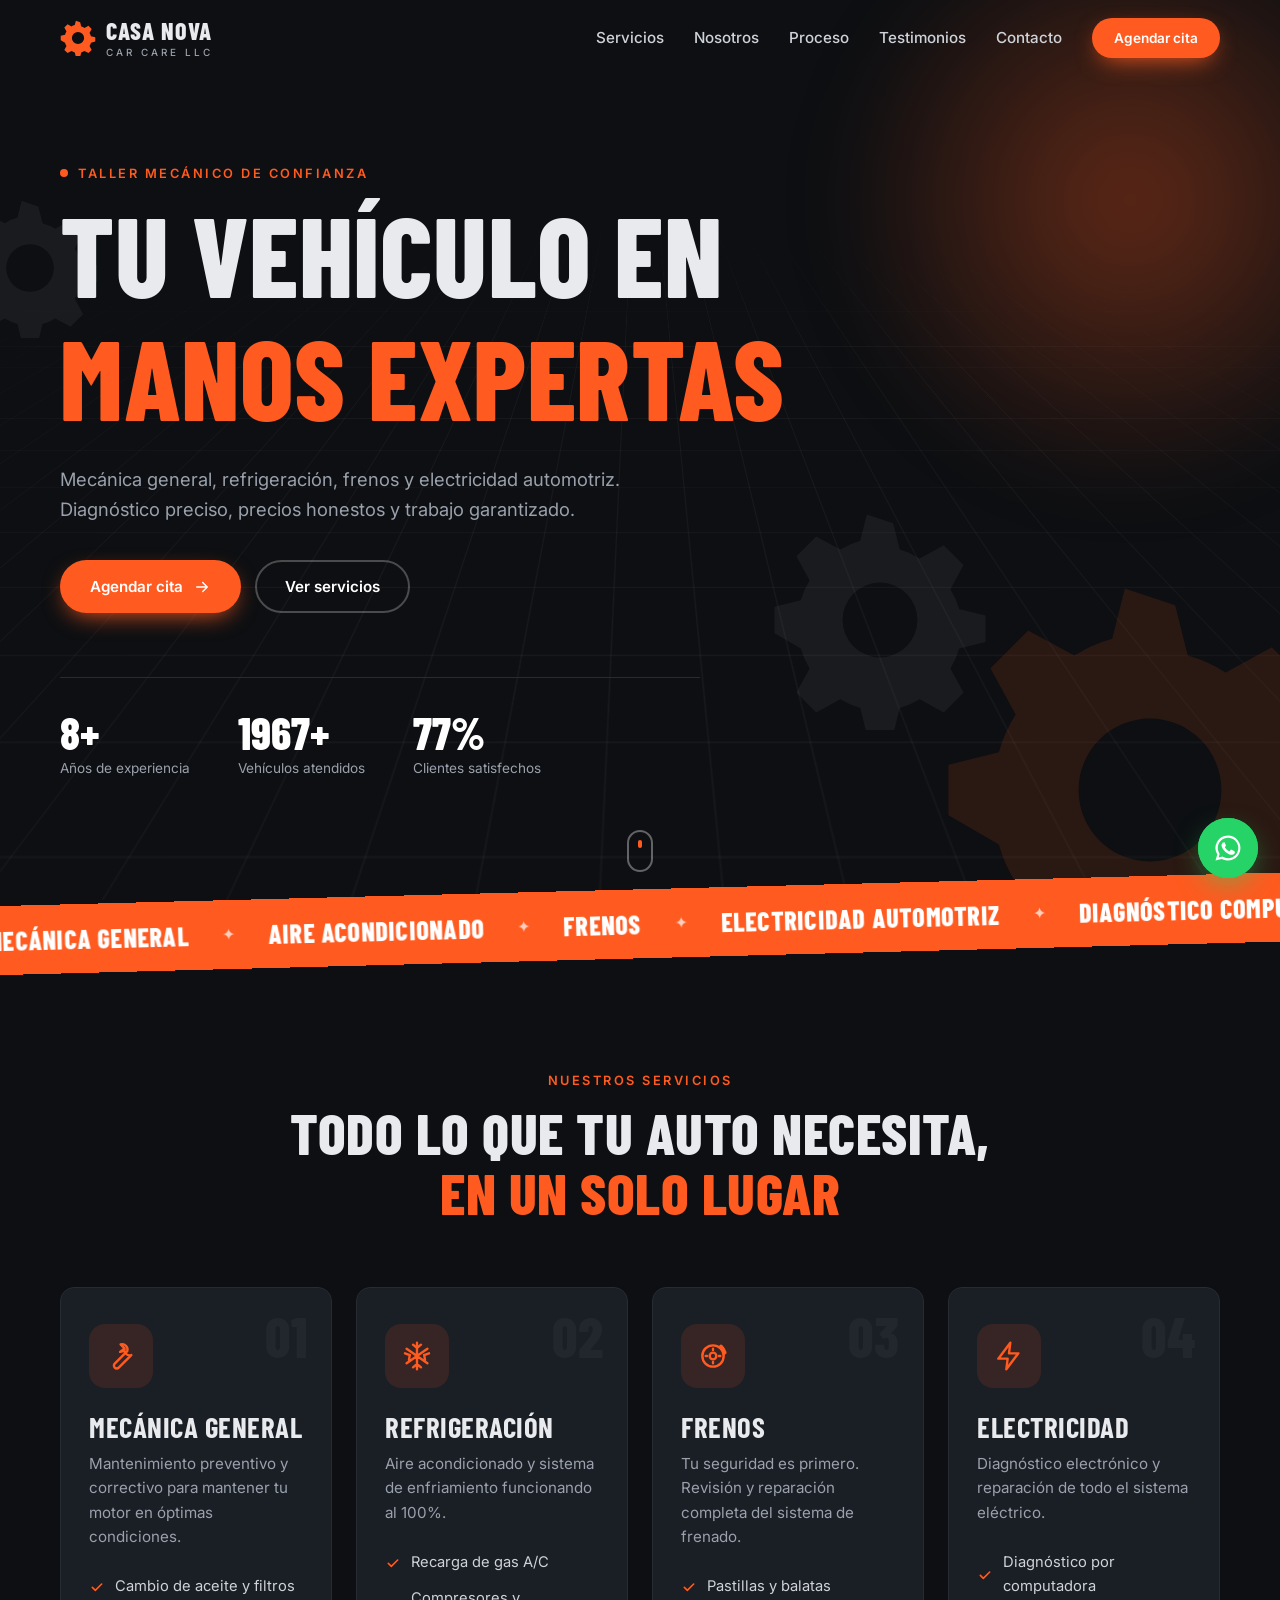
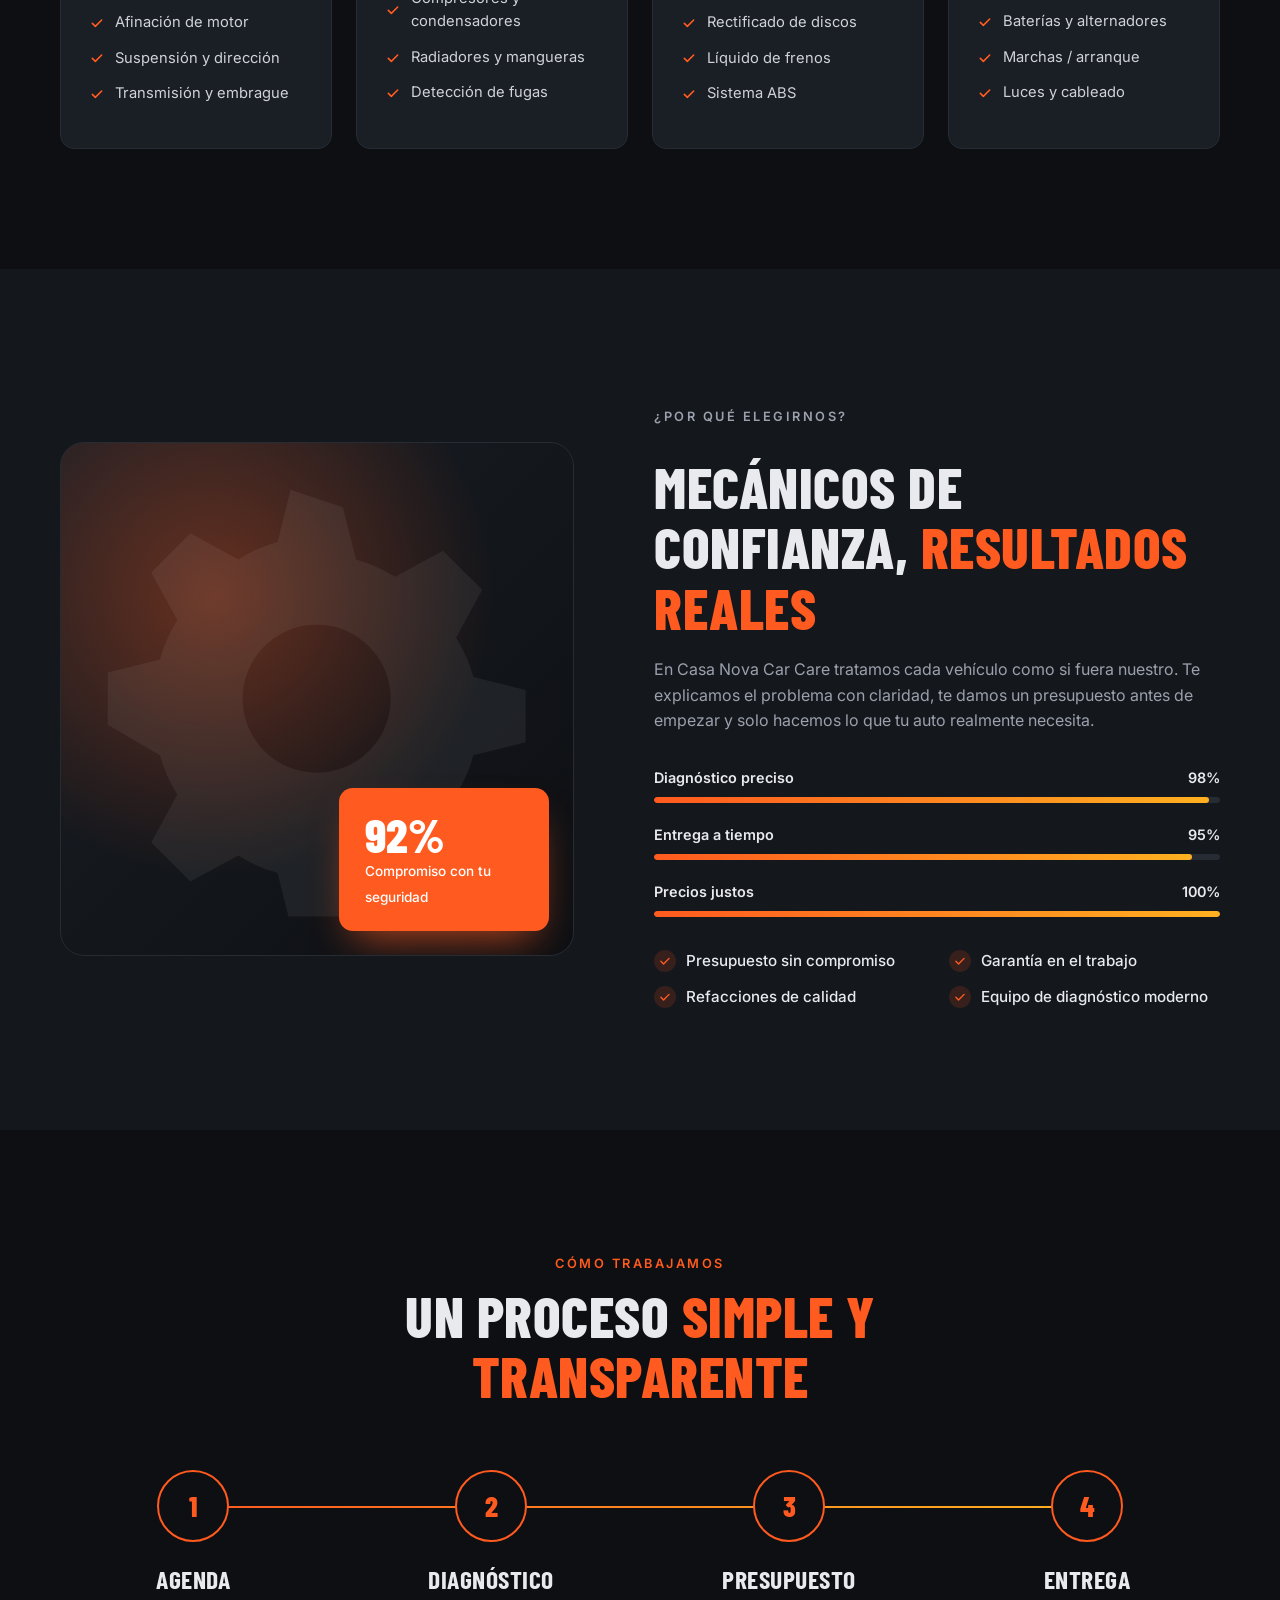
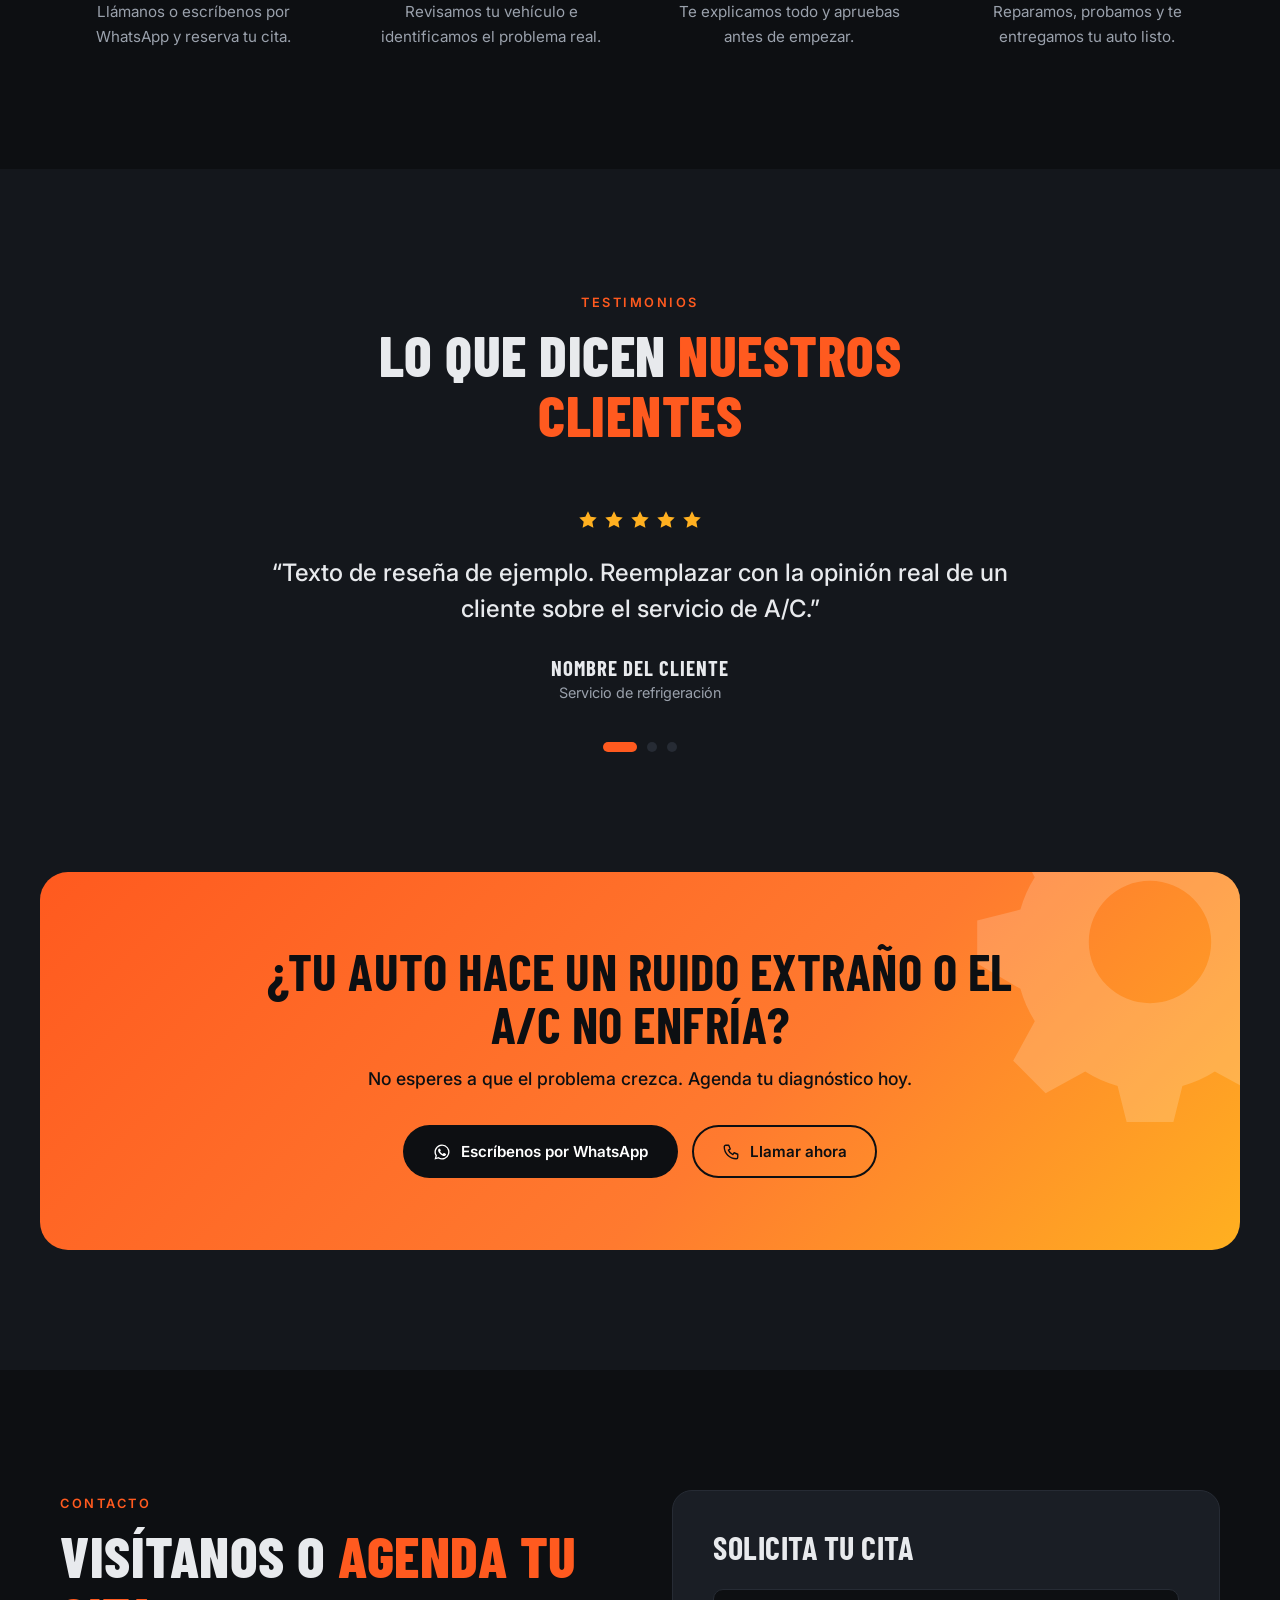
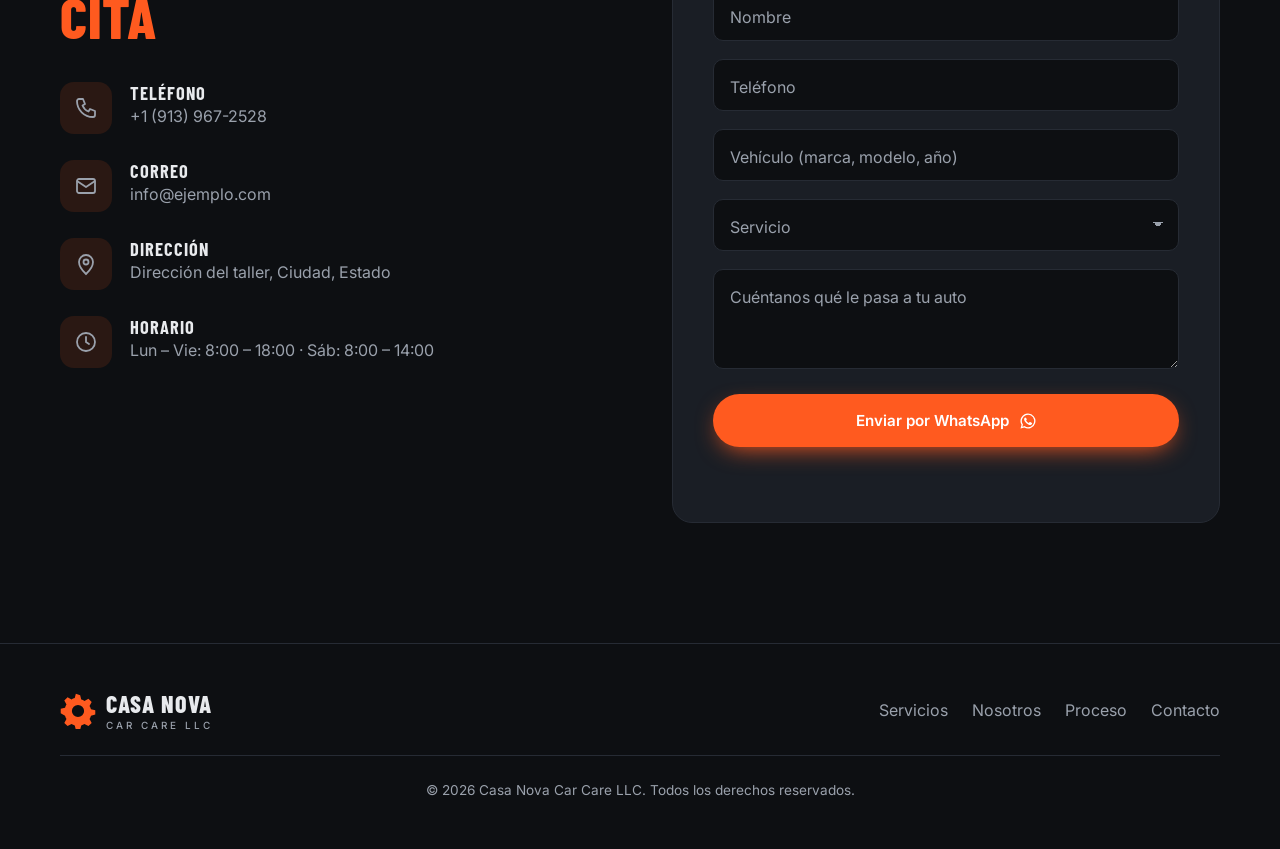
==== commit c92a955e: "Set business phone and WhatsApp number Co-Authored-By: Claude Opus 5.5 <noreply@anthropic.com> Claud" ====
--- a/index.html
+++ b/index.html
@@ -308,7 +308,7 @@
           <p class="eyebrow">Contacto</p>
           <h2>Visítanos o <span class="accent">agenda tu cita</span></h2>
           <ul class="contact-list">
-            <li><span class="ci"><svg><use href="#icon-phone"/></svg></span><div><strong>Teléfono</strong><a href="#" class="js-phone js-phone-text">(000) 000-0000</a></div></li>
+            <li><span class="ci"><svg><use href="#icon-phone"/></svg></span><div><strong>Teléfono</strong><a href="#" class="js-phone js-phone-text">+1 (913) 967-2528</a></div></li>
             <li><span class="ci"><svg><use href="#icon-mail"/></svg></span><div><strong>Correo</strong><a href="#" class="js-email">info@ejemplo.com</a></div></li>
             <li><span class="ci"><svg><use href="#icon-pin"/></svg></span><div><strong>Dirección</strong><span>Dirección del taller, Ciudad, Estado</span></div></li>
             <li><span class="ci"><svg><use href="#icon-clock"/></svg></span><div><strong>Horario</strong><span>Lun – Vie: 8:00 – 18:00 · Sáb: 8:00 – 14:00</span></div></li>
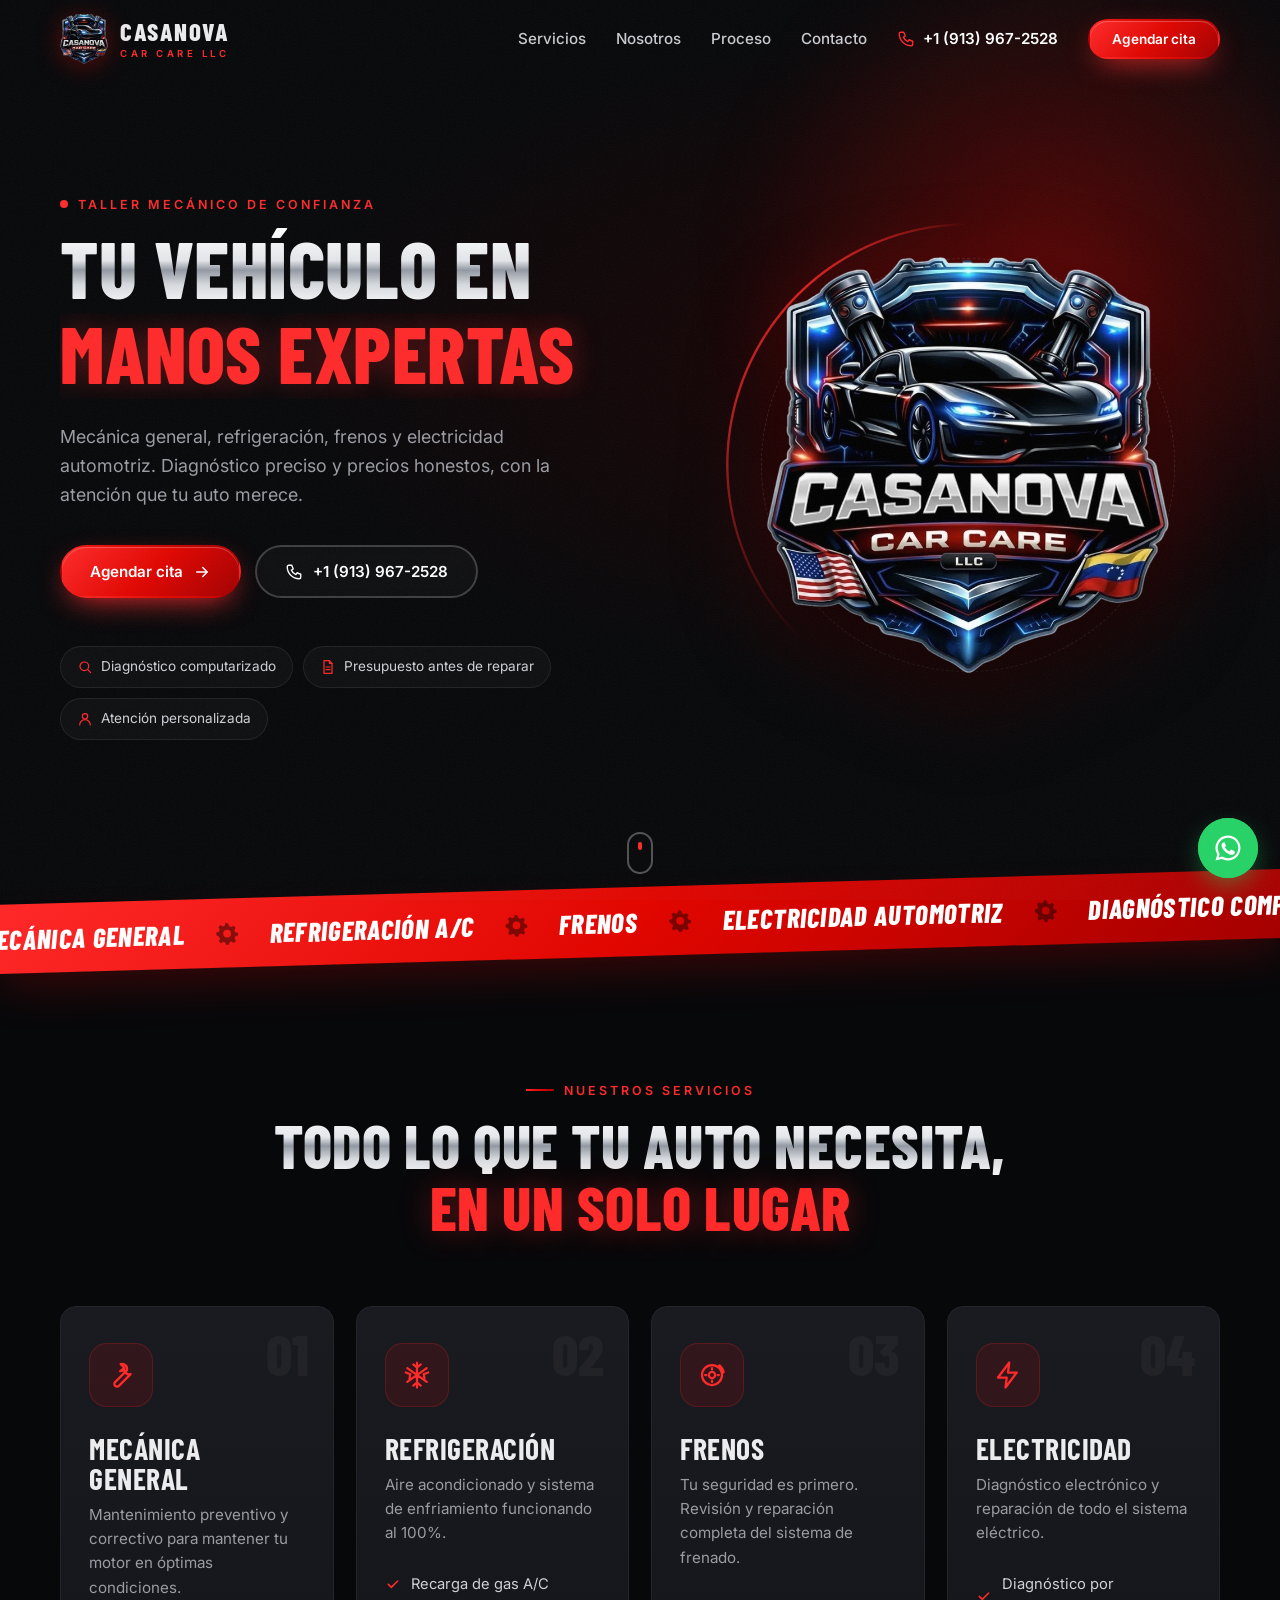
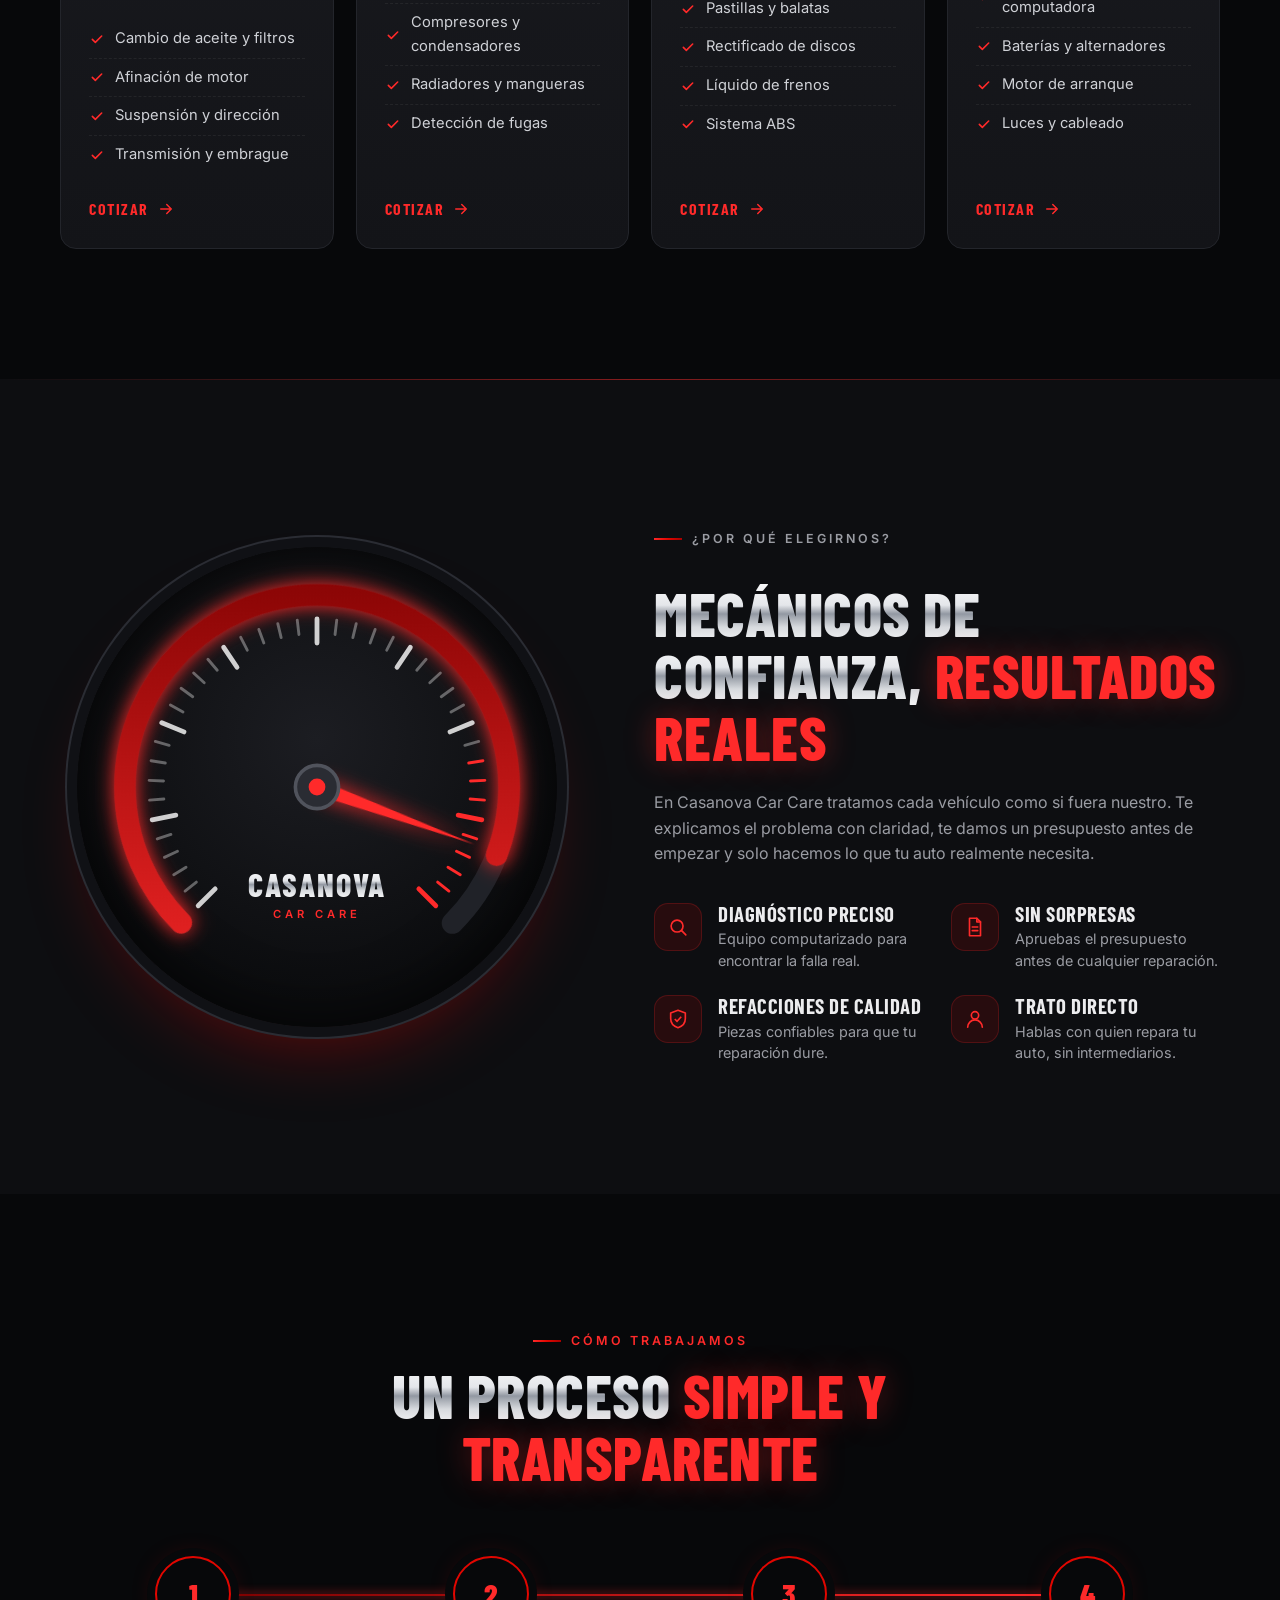
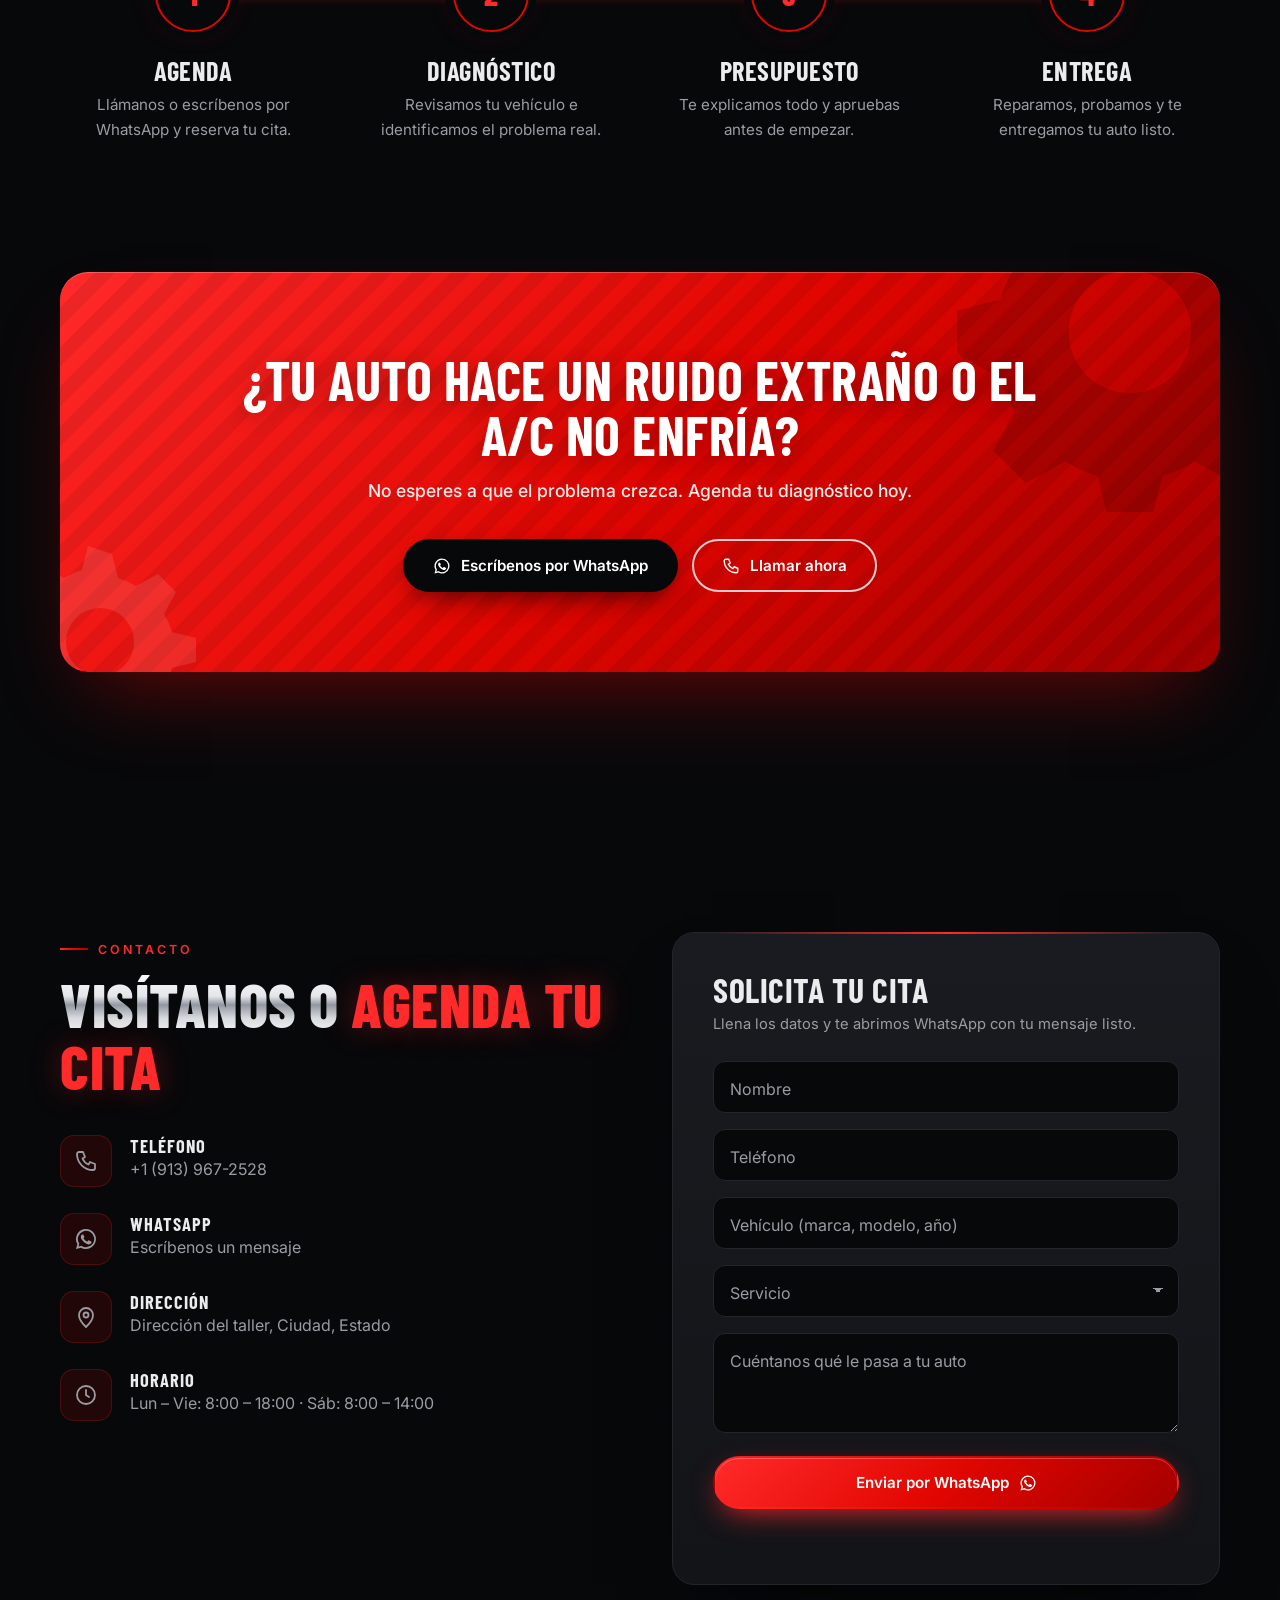
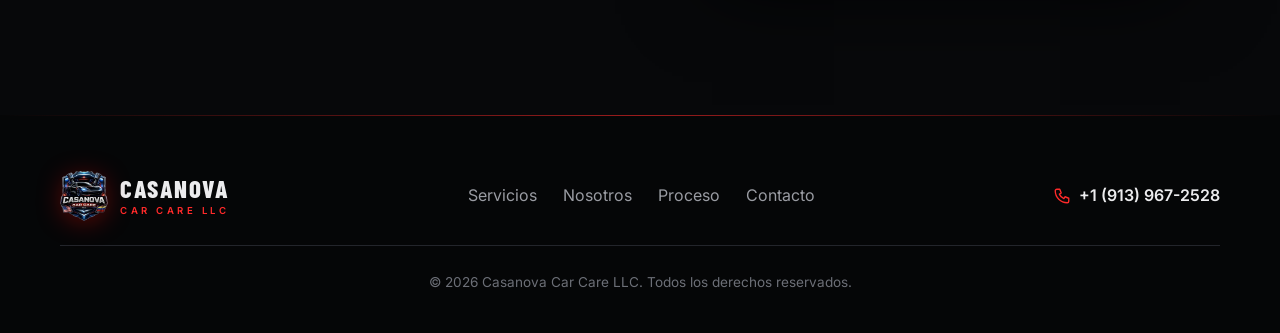
==== commit 8600bb37: "Redesign landing in red/black with the Casanova logo - Logo with background removed (WebP), favicon " ====
--- a/index.html
+++ b/index.html
@@ -3,21 +3,31 @@
 <head>
   <meta charset="UTF-8">
   <meta name="viewport" content="width=device-width, initial-scale=1.0">
-  <title>Casa Nova Car Care LLC | Taller Mecánico</title>
-  <meta name="description" content="Casa Nova Car Care LLC — taller mecánico: mecánica general, refrigeración (A/C), frenos y electricidad automotriz.">
-  <meta name="theme-color" content="#0d0f12">
+  <title>Casanova Car Care LLC | Taller Mecánico</title>
+  <meta name="description" content="Casanova Car Care LLC — taller mecánico: mecánica general, refrigeración (A/C), frenos y electricidad automotriz. Llámanos al +1 (913) 967-2528.">
+  <meta name="theme-color" content="#07080a">
+  <meta property="og:title" content="Casanova Car Care LLC">
+  <meta property="og:description" content="Mecánica general, refrigeración, frenos y electricidad automotriz.">
+  <meta property="og:image" content="assets/IMG_6043.JPG">
+  <link rel="icon" type="image/png" href="assets/favicon.png">
+  <link rel="apple-touch-icon" href="assets/apple-touch-icon.png">
+  <link rel="preload" as="image" href="assets/logo.webp">
 
   <link rel="preconnect" href="https://fonts.googleapis.com">
   <link rel="preconnect" href="https://fonts.gstatic.com" crossorigin>
-  <link href="https://fonts.googleapis.com/css2?family=Barlow+Condensed:wght@600;700;800&family=Inter:wght@400;500;600&display=swap" rel="stylesheet">
+  <link href="https://fonts.googleapis.com/css2?family=Barlow+Condensed:ital,wght@0,600;0,700;0,800;1,800&family=Inter:wght@400;500;600&display=swap" rel="stylesheet">
   <link rel="stylesheet" href="css/styles.css">
 </head>
 <body>
 
   <!-- Pantalla de carga -->
   <div class="loader" id="loader" aria-hidden="true">
-    <svg class="loader-gear" viewBox="0 0 100 100"><use href="#icon-gear"/></svg>
+    <div class="loader-ring"></div>
+    <img src="assets/logo-sm.webp" alt="" class="loader-logo" width="160" height="166">
   </div>
+
+  <!-- Barra de progreso de scroll -->
+  <div class="progress" id="progress" aria-hidden="true"></div>
 
   <!-- Íconos SVG reutilizables -->
   <svg width="0" height="0" style="position:absolute" aria-hidden="true">
@@ -53,14 +63,20 @@
       <symbol id="icon-clock" viewBox="0 0 24 24">
         <g fill="none" stroke="currentColor" stroke-width="1.8" stroke-linecap="round"><circle cx="12" cy="12" r="9"/><path d="M12 7v5l3 2"/></g>
       </symbol>
-      <symbol id="icon-mail" viewBox="0 0 24 24">
-        <g fill="none" stroke="currentColor" stroke-width="1.8" stroke-linejoin="round"><rect x="3" y="5" width="18" height="14" rx="2"/><path d="M3 7l9 6 9-6"/></g>
+      <symbol id="icon-search" viewBox="0 0 24 24">
+        <g fill="none" stroke="currentColor" stroke-width="1.8" stroke-linecap="round"><circle cx="11" cy="11" r="6.5"/><path d="M16 16l4.5 4.5"/></g>
+      </symbol>
+      <symbol id="icon-shield" viewBox="0 0 24 24">
+        <path fill="none" stroke="currentColor" stroke-width="1.8" stroke-linejoin="round" d="M12 2.5l8 3v6c0 5-3.4 8.6-8 10-4.6-1.4-8-5-8-10v-6z M8.5 12l2.5 2.5 4.5-5"/>
+      </symbol>
+      <symbol id="icon-doc" viewBox="0 0 24 24">
+        <g fill="none" stroke="currentColor" stroke-width="1.8" stroke-linecap="round" stroke-linejoin="round"><path d="M6 2.5h8l4 4v15H6z"/><path d="M14 2.5v4h4M9 12h6M9 16h6"/></g>
+      </symbol>
+      <symbol id="icon-user" viewBox="0 0 24 24">
+        <g fill="none" stroke="currentColor" stroke-width="1.8" stroke-linecap="round"><circle cx="12" cy="8" r="4"/><path d="M4 21a8 8 0 0 1 16 0"/></g>
       </symbol>
       <symbol id="icon-whatsapp" viewBox="0 0 24 24">
         <path fill="currentColor" d="M12 2a10 10 0 0 0-8.6 15.1L2 22l5-1.3A10 10 0 1 0 12 2zm0 18.2a8.2 8.2 0 0 1-4.2-1.2l-.3-.2-3 .8.8-2.9-.2-.3A8.2 8.2 0 1 1 12 20.2zm4.5-6.1c-.2-.1-1.5-.7-1.7-.8-.2-.1-.4-.1-.6.1l-.8 1c-.1.2-.3.2-.5.1a6.7 6.7 0 0 1-3.3-2.9c-.3-.4.3-.4.7-1.4.1-.2 0-.3 0-.5l-.8-1.8c-.2-.5-.4-.4-.6-.4h-.5a1 1 0 0 0-.7.3 3 3 0 0 0-.9 2.2 5.2 5.2 0 0 0 1.1 2.7 11.8 11.8 0 0 0 4.5 4c1.7.7 2.3.8 3.2.6.5-.1 1.5-.6 1.7-1.2.2-.6.2-1.1.2-1.2-.1-.1-.3-.2-.5-.3z"/>
-      </symbol>
-      <symbol id="icon-star" viewBox="0 0 24 24">
-        <path fill="currentColor" d="M12 2.5l2.9 6 6.6.9-4.8 4.6 1.2 6.5L12 17.4l-5.9 3.1 1.2-6.5L2.5 9.4l6.6-.9z"/>
       </symbol>
       <symbol id="icon-arrow" viewBox="0 0 24 24">
         <path fill="none" stroke="currentColor" stroke-width="2" stroke-linecap="round" stroke-linejoin="round" d="M5 12h14M13 6l6 6-6 6"/>
@@ -71,18 +87,17 @@
   <!-- ===== Encabezado ===== -->
   <header class="header" id="header">
     <div class="container nav">
-      <!-- Cuando subas el logo a assets/, se reemplaza este bloque por <img src="assets/logo.png"> -->
-      <a href="#inicio" class="brand" aria-label="Casa Nova Car Care - Inicio">
-        <svg class="brand-icon"><use href="#icon-gear"/></svg>
-        <span class="brand-text">Casa Nova<small>Car Care LLC</small></span>
+      <a href="#inicio" class="brand" aria-label="Casanova Car Care - Inicio">
+        <img src="assets/logo-sm.webp" alt="" class="brand-logo" width="160" height="166">
+        <span class="brand-text">Casanova<small>Car Care LLC</small></span>
       </a>
 
       <nav class="menu" id="menu" aria-label="Principal">
         <a href="#servicios">Servicios</a>
         <a href="#nosotros">Nosotros</a>
         <a href="#proceso">Proceso</a>
-        <a href="#testimonios">Testimonios</a>
         <a href="#contacto">Contacto</a>
+        <a href="#" class="menu-phone js-phone"><svg><use href="#icon-phone"/></svg><span class="js-phone-text">+1 (913) 967-2528</span></a>
         <a href="#contacto" class="btn btn-primary btn-sm menu-cta">Agendar cita</a>
       </nav>
 
@@ -98,41 +113,53 @@
       <div class="hero-bg" aria-hidden="true">
         <div class="hero-grid"></div>
         <div class="hero-glow"></div>
-        <svg class="gear gear-1"><use href="#icon-gear"/></svg>
-        <svg class="gear gear-2"><use href="#icon-gear"/></svg>
-        <svg class="gear gear-3"><use href="#icon-gear"/></svg>
-      </div>
-
-      <div class="container hero-content">
-        <p class="eyebrow hero-anim" style="--d:.1s"><span class="dot"></span> Taller mecánico de confianza</p>
-        <h1 class="hero-title">
-          <span class="line"><span class="hero-anim" style="--d:.2s">Tu vehículo en</span></span>
-          <span class="line"><span class="hero-anim accent" style="--d:.35s">manos expertas</span></span>
-        </h1>
-        <p class="hero-sub hero-anim" style="--d:.5s">
-          Mecánica general, refrigeración, frenos y electricidad automotriz.
-          Diagnóstico preciso, precios honestos y trabajo garantizado.
-        </p>
-        <div class="hero-actions hero-anim" style="--d:.65s">
-          <a href="#contacto" class="btn btn-primary magnetic">Agendar cita <svg><use href="#icon-arrow"/></svg></a>
-          <a href="#servicios" class="btn btn-ghost">Ver servicios</a>
-        </div>
-
-        <div class="stats hero-anim" style="--d:.8s">
-          <div class="stat"><strong data-count="10" data-suffix="+">0</strong><span>Años de experiencia</span></div>
-          <div class="stat"><strong data-count="2500" data-suffix="+">0</strong><span>Vehículos atendidos</span></div>
-          <div class="stat"><strong data-count="98" data-suffix="%">0</strong><span>Clientes satisfechos</span></div>
-        </div>
-      </div>
-
-      <a href="#marquee" class="scroll-hint" aria-label="Desplazarse hacia abajo"><span></span></a>
+        <div class="hero-streaks"><i></i><i></i><i></i><i></i><i></i></div>
+      </div>
+
+      <div class="container hero-layout">
+        <div class="hero-content">
+          <p class="eyebrow hero-anim" style="--d:.1s"><span class="dot"></span> Taller mecánico de confianza</p>
+          <h1 class="hero-title">
+            <span class="line"><span class="hero-anim chrome" style="--d:.2s">Tu vehículo en</span></span>
+            <span class="line"><span class="hero-anim accent" style="--d:.35s">manos expertas</span></span>
+          </h1>
+          <p class="hero-sub hero-anim" style="--d:.5s">
+            Mecánica general, refrigeración, frenos y electricidad automotriz.
+            Diagnóstico preciso y precios honestos, con la atención que tu auto merece.
+          </p>
+          <div class="hero-actions hero-anim" style="--d:.65s">
+            <a href="#contacto" class="btn btn-primary magnetic">Agendar cita <svg><use href="#icon-arrow"/></svg></a>
+            <a href="#" class="btn btn-ghost js-phone"><svg><use href="#icon-phone"/></svg> <span class="js-phone-text">+1 (913) 967-2528</span></a>
+          </div>
+
+          <ul class="trust hero-anim" style="--d:.8s">
+            <li><svg><use href="#icon-search"/></svg>Diagnóstico computarizado</li>
+            <li><svg><use href="#icon-doc"/></svg>Presupuesto antes de reparar</li>
+            <li><svg><use href="#icon-user"/></svg>Atención personalizada</li>
+          </ul>
+        </div>
+
+        <div class="hero-visual hero-anim" style="--d:.4s" aria-hidden="true">
+          <div class="logo-stage" id="logo-stage">
+            <div class="logo-ring"></div>
+            <div class="logo-ring logo-ring-2"></div>
+            <div class="logo-halo"></div>
+            <div class="logo-wrap">
+              <img src="assets/logo.webp" alt="" class="hero-logo" width="720" height="746">
+              <span class="logo-shine"></span>
+            </div>
+          </div>
+        </div>
+      </div>
+
+      <a href="#servicios" class="scroll-hint" aria-label="Ver servicios"><span></span></a>
     </section>
 
     <!-- ===== Cinta animada ===== -->
-    <div class="marquee" id="marquee" aria-hidden="true">
+    <div class="marquee" aria-hidden="true">
       <div class="marquee-track">
-        <span>Mecánica general</span><i>✦</i><span>Aire acondicionado</span><i>✦</i><span>Frenos</span><i>✦</i><span>Electricidad automotriz</span><i>✦</i><span>Diagnóstico computarizado</span><i>✦</i><span>Cambio de aceite</span><i>✦</i>
-        <span>Mecánica general</span><i>✦</i><span>Aire acondicionado</span><i>✦</i><span>Frenos</span><i>✦</i><span>Electricidad automotriz</span><i>✦</i><span>Diagnóstico computarizado</span><i>✦</i><span>Cambio de aceite</span><i>✦</i>
+        <span>Mecánica general</span><svg><use href="#icon-gear"/></svg><span>Refrigeración A/C</span><svg><use href="#icon-gear"/></svg><span>Frenos</span><svg><use href="#icon-gear"/></svg><span>Electricidad automotriz</span><svg><use href="#icon-gear"/></svg><span>Diagnóstico computarizado</span><svg><use href="#icon-gear"/></svg>
+        <span>Mecánica general</span><svg><use href="#icon-gear"/></svg><span>Refrigeración A/C</span><svg><use href="#icon-gear"/></svg><span>Frenos</span><svg><use href="#icon-gear"/></svg><span>Electricidad automotriz</span><svg><use href="#icon-gear"/></svg><span>Diagnóstico computarizado</span><svg><use href="#icon-gear"/></svg>
       </div>
     </div>
 
@@ -141,7 +168,7 @@
       <div class="container">
         <div class="section-head reveal">
           <p class="eyebrow">Nuestros servicios</p>
-          <h2>Todo lo que tu auto necesita, <span class="accent">en un solo lugar</span></h2>
+          <h2><span class="chrome">Todo lo que tu auto necesita,</span> <span class="accent">en un solo lugar</span></h2>
         </div>
 
         <div class="services">
@@ -155,6 +182,7 @@
               <li><svg><use href="#icon-check"/></svg>Suspensión y dirección</li>
               <li><svg><use href="#icon-check"/></svg>Transmisión y embrague</li>
             </ul>
+            <a href="#" class="service-link js-service" data-service="Mecánica general">Cotizar <svg><use href="#icon-arrow"/></svg></a>
             <span class="service-num">01</span>
           </article>
 
@@ -168,6 +196,7 @@
               <li><svg><use href="#icon-check"/></svg>Radiadores y mangueras</li>
               <li><svg><use href="#icon-check"/></svg>Detección de fugas</li>
             </ul>
+            <a href="#" class="service-link js-service" data-service="Refrigeración / A/C">Cotizar <svg><use href="#icon-arrow"/></svg></a>
             <span class="service-num">02</span>
           </article>
 
@@ -181,6 +210,7 @@
               <li><svg><use href="#icon-check"/></svg>Líquido de frenos</li>
               <li><svg><use href="#icon-check"/></svg>Sistema ABS</li>
             </ul>
+            <a href="#" class="service-link js-service" data-service="Frenos">Cotizar <svg><use href="#icon-arrow"/></svg></a>
             <span class="service-num">03</span>
           </article>
 
@@ -191,9 +221,10 @@
             <ul>
               <li><svg><use href="#icon-check"/></svg>Diagnóstico por computadora</li>
               <li><svg><use href="#icon-check"/></svg>Baterías y alternadores</li>
-              <li><svg><use href="#icon-check"/></svg>Marchas / arranque</li>
+              <li><svg><use href="#icon-check"/></svg>Motor de arranque</li>
               <li><svg><use href="#icon-check"/></svg>Luces y cableado</li>
             </ul>
+            <a href="#" class="service-link js-service" data-service="Electricidad">Cotizar <svg><use href="#icon-arrow"/></svg></a>
             <span class="service-num">04</span>
           </article>
         </div>
@@ -204,36 +235,44 @@
     <section class="section section-alt" id="nosotros">
       <div class="container about">
         <div class="about-visual reveal from-left">
-          <div class="about-card">
-            <svg class="about-gear"><use href="#icon-gear"/></svg>
-            <div class="about-badge">
-              <strong data-count="100" data-suffix="%">0</strong>
-              <span>Compromiso con tu seguridad</span>
+          <!-- Tacómetro animado: la aguja sube al aparecer en pantalla -->
+          <div class="gauge" id="gauge" aria-hidden="true">
+            <svg viewBox="0 0 200 200">
+              <defs>
+                <linearGradient id="g-red" x1="0" y1="1" x2="1" y2="0">
+                  <stop offset="0" stop-color="#7a0000"/>
+                  <stop offset="1" stop-color="#ff2a2a"/>
+                </linearGradient>
+              </defs>
+              <circle class="gauge-track" cx="100" cy="100" r="80"/>
+              <circle class="gauge-fill" cx="100" cy="100" r="80"/>
+              <g class="gauge-ticks" id="gauge-ticks"></g>
+              <g class="gauge-needle"><path d="M100 100 L97 96 L100 30 L103 96 Z"/></g>
+              <circle cx="100" cy="100" r="9" class="gauge-hub"/>
+              <circle cx="100" cy="100" r="3.5" fill="#ff2a2a"/>
+            </svg>
+            <div class="gauge-label">
+              <strong>Casanova</strong>
+              <span>Car Care</span>
             </div>
           </div>
         </div>
 
         <div class="about-text reveal from-right">
           <p class="eyebrow">¿Por qué elegirnos?</p>
-          <h2>Mecánicos de confianza, <span class="accent">resultados reales</span></h2>
+          <h2><span class="chrome">Mecánicos de confianza,</span> <span class="accent">resultados reales</span></h2>
           <p>
-            En Casa Nova Car Care tratamos cada vehículo como si fuera nuestro.
+            En Casanova Car Care tratamos cada vehículo como si fuera nuestro.
             Te explicamos el problema con claridad, te damos un presupuesto antes de empezar
             y solo hacemos lo que tu auto realmente necesita.
           </p>
 
-          <div class="bars">
-            <div class="bar"><div class="bar-label"><span>Diagnóstico preciso</span><span>98%</span></div><div class="bar-track"><i style="--w:98%"></i></div></div>
-            <div class="bar"><div class="bar-label"><span>Entrega a tiempo</span><span>95%</span></div><div class="bar-track"><i style="--w:95%"></i></div></div>
-            <div class="bar"><div class="bar-label"><span>Precios justos</span><span>100%</span></div><div class="bar-track"><i style="--w:100%"></i></div></div>
-          </div>
-
-          <ul class="features">
-            <li><svg><use href="#icon-check"/></svg>Presupuesto sin compromiso</li>
-            <li><svg><use href="#icon-check"/></svg>Garantía en el trabajo</li>
-            <li><svg><use href="#icon-check"/></svg>Refacciones de calidad</li>
-            <li><svg><use href="#icon-check"/></svg>Equipo de diagnóstico moderno</li>
-          </ul>
+          <div class="features">
+            <div class="feature"><span class="feature-icon"><svg><use href="#icon-search"/></svg></span><div><h3>Diagnóstico preciso</h3><p>Equipo computarizado para encontrar la falla real.</p></div></div>
+            <div class="feature"><span class="feature-icon"><svg><use href="#icon-doc"/></svg></span><div><h3>Sin sorpresas</h3><p>Apruebas el presupuesto antes de cualquier reparación.</p></div></div>
+            <div class="feature"><span class="feature-icon"><svg><use href="#icon-shield"/></svg></span><div><h3>Refacciones de calidad</h3><p>Piezas confiables para que tu reparación dure.</p></div></div>
+            <div class="feature"><span class="feature-icon"><svg><use href="#icon-user"/></svg></span><div><h3>Trato directo</h3><p>Hablas con quien repara tu auto, sin intermediarios.</p></div></div>
+          </div>
         </div>
       </div>
     </section>
@@ -243,7 +282,7 @@
       <div class="container">
         <div class="section-head reveal">
           <p class="eyebrow">Cómo trabajamos</p>
-          <h2>Un proceso <span class="accent">simple y transparente</span></h2>
+          <h2><span class="chrome">Un proceso</span> <span class="accent">simple y transparente</span></h2>
         </div>
 
         <div class="steps" id="steps">
@@ -256,47 +295,18 @@
       </div>
     </section>
 
-    <!-- ===== Testimonios ===== -->
-    <!-- IMPORTANTE: reemplazar con reseñas reales de clientes antes de publicar -->
-    <section class="section section-alt" id="testimonios">
-      <div class="container">
-        <div class="section-head reveal">
-          <p class="eyebrow">Testimonios</p>
-          <h2>Lo que dicen <span class="accent">nuestros clientes</span></h2>
-        </div>
-
-        <div class="slider reveal" id="slider">
-          <div class="slides">
-            <figure class="slide is-active">
-              <div class="stars"><svg><use href="#icon-star"/></svg><svg><use href="#icon-star"/></svg><svg><use href="#icon-star"/></svg><svg><use href="#icon-star"/></svg><svg><use href="#icon-star"/></svg></div>
-              <blockquote>“Texto de reseña de ejemplo. Reemplazar con la opinión real de un cliente sobre el servicio de A/C.”</blockquote>
-              <figcaption><strong>Nombre del cliente</strong><span>Servicio de refrigeración</span></figcaption>
-            </figure>
-            <figure class="slide">
-              <div class="stars"><svg><use href="#icon-star"/></svg><svg><use href="#icon-star"/></svg><svg><use href="#icon-star"/></svg><svg><use href="#icon-star"/></svg><svg><use href="#icon-star"/></svg></div>
-              <blockquote>“Texto de reseña de ejemplo. Reemplazar con la opinión real de un cliente sobre el servicio de frenos.”</blockquote>
-              <figcaption><strong>Nombre del cliente</strong><span>Servicio de frenos</span></figcaption>
-            </figure>
-            <figure class="slide">
-              <div class="stars"><svg><use href="#icon-star"/></svg><svg><use href="#icon-star"/></svg><svg><use href="#icon-star"/></svg><svg><use href="#icon-star"/></svg><svg><use href="#icon-star"/></svg></div>
-              <blockquote>“Texto de reseña de ejemplo. Reemplazar con la opinión real de un cliente sobre electricidad automotriz.”</blockquote>
-              <figcaption><strong>Nombre del cliente</strong><span>Electricidad automotriz</span></figcaption>
-            </figure>
-          </div>
-          <div class="slider-dots" role="tablist" aria-label="Testimonios"></div>
-        </div>
-      </div>
-    </section>
-
     <!-- ===== CTA ===== -->
     <section class="cta">
-      <div class="container cta-inner reveal zoom">
-        <svg class="cta-gear"><use href="#icon-gear"/></svg>
-        <h2>¿Tu auto hace un ruido extraño o el A/C no enfría?</h2>
-        <p>No esperes a que el problema crezca. Agenda tu diagnóstico hoy.</p>
-        <div class="hero-actions">
-          <a href="#" class="btn btn-dark js-whatsapp"><svg><use href="#icon-whatsapp"/></svg> Escríbenos por WhatsApp</a>
-          <a href="#" class="btn btn-outline-dark js-phone"><svg><use href="#icon-phone"/></svg> Llamar ahora</a>
+      <div class="container">
+        <div class="cta-inner reveal zoom">
+          <svg class="cta-gear"><use href="#icon-gear"/></svg>
+          <svg class="cta-gear cta-gear-2"><use href="#icon-gear"/></svg>
+          <h2>¿Tu auto hace un ruido extraño o el A/C no enfría?</h2>
+          <p>No esperes a que el problema crezca. Agenda tu diagnóstico hoy.</p>
+          <div class="cta-actions">
+            <a href="#" class="btn btn-dark js-whatsapp"><svg><use href="#icon-whatsapp"/></svg> Escríbenos por WhatsApp</a>
+            <a href="#" class="btn btn-outline-light js-phone"><svg><use href="#icon-phone"/></svg> Llamar ahora</a>
+          </div>
         </div>
       </div>
     </section>
@@ -306,10 +316,10 @@
       <div class="container contact">
         <div class="contact-info reveal from-left">
           <p class="eyebrow">Contacto</p>
-          <h2>Visítanos o <span class="accent">agenda tu cita</span></h2>
+          <h2><span class="chrome">Visítanos o</span> <span class="accent">agenda tu cita</span></h2>
           <ul class="contact-list">
             <li><span class="ci"><svg><use href="#icon-phone"/></svg></span><div><strong>Teléfono</strong><a href="#" class="js-phone js-phone-text">+1 (913) 967-2528</a></div></li>
-            <li><span class="ci"><svg><use href="#icon-mail"/></svg></span><div><strong>Correo</strong><a href="#" class="js-email">info@ejemplo.com</a></div></li>
+            <li><span class="ci"><svg><use href="#icon-whatsapp"/></svg></span><div><strong>WhatsApp</strong><a href="#" class="js-whatsapp">Escríbenos un mensaje</a></div></li>
             <li><span class="ci"><svg><use href="#icon-pin"/></svg></span><div><strong>Dirección</strong><span>Dirección del taller, Ciudad, Estado</span></div></li>
             <li><span class="ci"><svg><use href="#icon-clock"/></svg></span><div><strong>Horario</strong><span>Lun – Vie: 8:00 – 18:00 · Sáb: 8:00 – 14:00</span></div></li>
           </ul>
@@ -317,8 +327,9 @@
 
         <form class="contact-form reveal from-right" id="contact-form" novalidate>
           <h3>Solicita tu cita</h3>
-          <div class="field"><input type="text" id="f-name" name="nombre" placeholder=" " required><label for="f-name">Nombre</label></div>
-          <div class="field"><input type="tel" id="f-phone" name="telefono" placeholder=" " required><label for="f-phone">Teléfono</label></div>
+          <p class="form-intro">Llena los datos y te abrimos WhatsApp con tu mensaje listo.</p>
+          <div class="field"><input type="text" id="f-name" name="nombre" placeholder=" " autocomplete="name" required><label for="f-name">Nombre</label></div>
+          <div class="field"><input type="tel" id="f-phone" name="telefono" placeholder=" " autocomplete="tel" required><label for="f-phone">Teléfono</label></div>
           <div class="field"><input type="text" id="f-car" name="vehiculo" placeholder=" "><label for="f-car">Vehículo (marca, modelo, año)</label></div>
           <div class="field">
             <select id="f-service" name="servicio" required>
@@ -343,8 +354,8 @@
   <footer class="footer">
     <div class="container footer-inner">
       <a href="#inicio" class="brand">
-        <svg class="brand-icon"><use href="#icon-gear"/></svg>
-        <span class="brand-text">Casa Nova<small>Car Care LLC</small></span>
+        <img src="assets/logo-sm.webp" alt="" class="brand-logo" width="160" height="166" loading="lazy">
+        <span class="brand-text">Casanova<small>Car Care LLC</small></span>
       </a>
       <nav class="footer-links" aria-label="Pie de página">
         <a href="#servicios">Servicios</a>
@@ -352,7 +363,8 @@
         <a href="#proceso">Proceso</a>
         <a href="#contacto">Contacto</a>
       </nav>
-      <p>&copy; <span id="year"></span> Casa Nova Car Care LLC. Todos los derechos reservados.</p>
+      <a href="#" class="footer-phone js-phone"><svg><use href="#icon-phone"/></svg><span class="js-phone-text">+1 (913) 967-2528</span></a>
+      <p>&copy; <span id="year"></span> Casanova Car Care LLC. Todos los derechos reservados.</p>
     </div>
   </footer>
 
--- a/css/styles.css
+++ b/css/styles.css
@@ -1,17 +1,22 @@
 /* =========================================================
-   Casa Nova Car Care LLC — estilos
-   Los colores de marca se ajustan aquí (cambiar al tener el logo)
+   Casanova Car Care LLC — estilos
+   Paleta rojo / negro / cromado, tomada del logo
    ========================================================= */
 :root {
-  --accent: #ff5a1f;
-  --accent-2: #ffb020;
-  --bg: #0d0f12;
-  --bg-2: #14171c;
-  --surface: #1a1e25;
-  --border: #262b34;
-  --text: #e8eaed;
-  --muted: #9aa1ac;
-  --radius: 14px;
+  --red: #e10600;
+  --red-hi: #ff2a2a;
+  --red-deep: #7a0000;
+  --red-glow: rgba(225, 6, 0, .45);
+  --bg: #07080a;
+  --bg-2: #0d0e11;
+  --surface: #131418;
+  --surface-2: #1a1b20;
+  --border: #23252b;
+  --text: #ececee;
+  --muted: #9a9ca3;
+  --chrome: linear-gradient(180deg, #ffffff 0%, #e4e6ea 40%, #9298a2 52%, #d7dade 70%, #ffffff 100%);
+  --red-grad: linear-gradient(135deg, var(--red-hi), var(--red) 50%, #a30000);
+  --radius: 16px;
   --max: 1200px;
   --ease: cubic-bezier(.22, 1, .36, 1);
   --font-head: "Barlow Condensed", "Arial Narrow", sans-serif;
@@ -28,28 +33,54 @@
   overflow-x: clip;
   -webkit-font-smoothing: antialiased;
 }
+/* Textura de grano sutil sobre todo el sitio */
+body::after {
+  content: ""; position: fixed; inset: 0; z-index: 90; pointer-events: none; opacity: .05;
+  background-image: url("data:image/svg+xml,%3Csvg xmlns='http://www.w3.org/2000/svg' width='160' height='160'%3E%3Cfilter id='n'%3E%3CfeTurbulence type='fractalNoise' baseFrequency='.85' numOctaves='3' stitchTiles='stitch'/%3E%3C/filter%3E%3Crect width='100%25' height='100%25' filter='url(%23n)'/%3E%3C/svg%3E");
+}
 body.is-loading { overflow: hidden; }
+::selection { background: var(--red); color: #fff; }
 a { color: inherit; text-decoration: none; }
 img, svg { display: block; }
 ul { list-style: none; }
-h1, h2, h3 { font-family: var(--font-head); line-height: 1.05; letter-spacing: .5px; text-transform: uppercase; }
+h1, h2, h3 { font-family: var(--font-head); line-height: 1.02; letter-spacing: .5px; text-transform: uppercase; }
 
 .container { width: 100%; max-width: var(--max); margin: 0 auto; padding: 0 20px; }
-.accent { color: var(--accent); }
+.accent { color: var(--red-hi); text-shadow: 0 0 30px rgba(255, 42, 42, .35); }
+.chrome {
+  background: var(--chrome);
+  -webkit-background-clip: text; background-clip: text;
+  -webkit-text-fill-color: transparent; color: #e4e6ea;
+}
 
 /* ---------- Loader ---------- */
 .loader {
   position: fixed; inset: 0; z-index: 100;
   display: grid; place-items: center;
-  background: var(--bg);
-  transition: opacity .6s var(--ease), visibility .6s;
+  background: radial-gradient(circle, #160304, var(--bg) 60%);
+  transition: opacity .7s var(--ease), visibility .7s;
 }
 .loader.is-hidden { opacity: 0; visibility: hidden; }
-.loader-gear { width: 72px; height: 72px; color: var(--accent); animation: spin 1.4s linear infinite; }
+.loader > * { grid-area: 1 / 1; }
+.loader-logo { width: 110px; height: auto; animation: breathe 1.6s ease-in-out infinite; }
+.loader-ring {
+  width: 170px; height: 170px; border-radius: 50%;
+  border: 3px solid rgba(255, 255, 255, .06); border-top-color: var(--red-hi);
+  box-shadow: 0 0 40px -10px var(--red-glow);
+  animation: spin 1s linear infinite;
+}
+
+/* ---------- Barra de progreso ---------- */
+.progress {
+  position: fixed; top: 0; left: 0; right: 0; height: 3px; z-index: 70;
+  background: linear-gradient(90deg, var(--red-deep), var(--red-hi));
+  box-shadow: 0 0 12px var(--red-hi);
+  transform: scaleX(var(--p, 0)); transform-origin: left;
+}
 
 /* ---------- Botones ---------- */
 .btn {
-  position: relative; overflow: hidden;
+  position: relative; overflow: hidden; isolation: isolate;
   display: inline-flex; align-items: center; justify-content: center; gap: 10px;
   padding: 15px 28px;
   border: 2px solid transparent; border-radius: 999px;
@@ -57,61 +88,65 @@
   cursor: pointer;
   transition: transform .3s var(--ease), box-shadow .3s var(--ease), background .3s, color .3s, border-color .3s;
 }
-.btn svg { width: 18px; height: 18px; transition: transform .3s var(--ease); }
-.btn:hover svg { transform: translateX(4px); }
-.btn-primary { background: var(--accent); color: #fff; box-shadow: 0 8px 24px -8px var(--accent); }
+.btn svg { width: 18px; height: 18px; flex: none; transition: transform .3s var(--ease); }
+.btn:hover svg { transform: translateX(3px); }
+.btn-primary { background: var(--red-grad); color: #fff; box-shadow: 0 10px 30px -10px var(--red-hi), inset 0 1px 0 rgba(255, 255, 255, .25); }
 .btn-primary::after {
-  content: ""; position: absolute; inset: 0;
-  background: linear-gradient(120deg, transparent 30%, rgba(255,255,255,.35), transparent 70%);
-  transform: translateX(-100%); transition: transform .7s var(--ease);
-}
-.btn-primary:hover { box-shadow: 0 14px 34px -8px var(--accent); transform: translateY(-2px); }
-.btn-primary:hover::after { transform: translateX(100%); }
-.btn-ghost { border-color: rgba(255,255,255,.25); color: #fff; }
-.btn-ghost:hover { border-color: #fff; background: rgba(255,255,255,.08); }
-.btn-dark { background: var(--bg); color: #fff; }
-.btn-dark:hover { transform: translateY(-2px); box-shadow: 0 12px 30px -10px rgba(0,0,0,.6); }
-.btn-outline-dark { border-color: var(--bg); color: var(--bg); }
-.btn-outline-dark:hover { background: var(--bg); color: #fff; }
-.btn-sm { padding: 10px 20px; font-size: .85rem; }
+  content: ""; position: absolute; inset: 0; z-index: -1;
+  background: linear-gradient(115deg, transparent 30%, rgba(255, 255, 255, .4), transparent 70%);
+  transform: translateX(-120%); transition: transform .8s var(--ease);
+}
+.btn-primary:hover { box-shadow: 0 16px 40px -10px var(--red-hi), inset 0 1px 0 rgba(255, 255, 255, .25); transform: translateY(-2px); }
+.btn-primary:hover::after { transform: translateX(120%); }
+.btn-ghost { border-color: rgba(255, 255, 255, .2); color: #fff; background: rgba(255, 255, 255, .03); backdrop-filter: blur(6px); }
+.btn-ghost:hover { border-color: var(--red-hi); background: rgba(225, 6, 0, .12); }
+.btn-dark { background: var(--bg); color: #fff; box-shadow: 0 12px 30px -12px rgba(0, 0, 0, .8); }
+.btn-dark:hover { transform: translateY(-2px); background: #000; }
+.btn-outline-light { border-color: rgba(255, 255, 255, .8); color: #fff; }
+.btn-outline-light:hover { background: #fff; color: var(--red); }
+.btn-sm { padding: 10px 22px; font-size: .85rem; }
 .btn-block { width: 100%; }
 
 .eyebrow {
   display: inline-flex; align-items: center; gap: 10px;
-  font: 600 .8rem var(--font-body); letter-spacing: 2.5px; text-transform: uppercase;
-  color: var(--accent);
-  margin-bottom: 14px;
-}
-.eyebrow .dot { width: 8px; height: 8px; border-radius: 50%; background: var(--accent); animation: pulse 2s infinite; }
+  font: 600 .78rem var(--font-body); letter-spacing: 3px; text-transform: uppercase;
+  color: var(--red-hi);
+  margin-bottom: 16px;
+}
+.eyebrow::before { content: ""; width: 28px; height: 2px; background: var(--red-grad); }
+.eyebrow:has(.dot)::before { display: none; }
+.eyebrow .dot { width: 8px; height: 8px; border-radius: 50%; background: var(--red-hi); animation: pulse 2s infinite; }
 
 /* ---------- Header ---------- */
 .header {
   position: fixed; inset: 0 0 auto; z-index: 50;
-  transition: background .4s, box-shadow .4s, transform .4s var(--ease);
-}
-.header.is-scrolled { background: rgba(13,15,18,.85); backdrop-filter: blur(12px); box-shadow: 0 1px 0 var(--border); }
+  transition: background .4s, box-shadow .4s, transform .5s var(--ease);
+}
+.header.is-scrolled { background: rgba(7, 8, 10, .78); backdrop-filter: blur(14px) saturate(140%); box-shadow: 0 1px 0 rgba(255, 255, 255, .06); }
 .header.is-hidden { transform: translateY(-100%); }
-.nav { display: flex; align-items: center; justify-content: space-between; height: 76px; }
-
-.brand { display: flex; align-items: center; gap: 10px; }
-.brand-icon { width: 36px; height: 36px; color: var(--accent); transition: transform .8s var(--ease); }
-.brand:hover .brand-icon { transform: rotate(180deg); }
-.brand-text { font: 800 1.5rem/1 var(--font-head); text-transform: uppercase; letter-spacing: 1px; }
-.brand-text small { display: block; font: 500 .62rem var(--font-body); letter-spacing: 3px; color: var(--muted); margin-top: 3px; }
+.nav { display: flex; align-items: center; justify-content: space-between; height: 78px; }
+
+.brand { display: flex; align-items: center; gap: 12px; }
+.brand-logo { width: auto; height: 50px; filter: drop-shadow(0 4px 12px rgba(225, 6, 0, .35)); transition: transform .6s var(--ease); }
+.brand:hover .brand-logo { transform: scale(1.08) rotate(-4deg); }
+.brand-text { font: 800 1.55rem/1 var(--font-head); text-transform: uppercase; letter-spacing: 1.5px; }
+.brand-text small { display: block; font: 600 .6rem var(--font-body); letter-spacing: 3.5px; color: var(--red-hi); margin-top: 4px; }
 
 .menu { display: flex; align-items: center; gap: 30px; }
-.menu > a:not(.btn) { position: relative; font-weight: 500; font-size: .95rem; color: #cfd3d9; transition: color .3s; }
-.menu > a:not(.btn)::after {
+.menu > a:not(.btn) { position: relative; font-weight: 500; font-size: .95rem; color: #c9cbd0; transition: color .3s; }
+.menu > a:not(.btn):not(.menu-phone)::after {
   content: ""; position: absolute; left: 0; bottom: -6px; height: 2px; width: 100%;
-  background: var(--accent); transform: scaleX(0); transform-origin: right; transition: transform .4s var(--ease);
+  background: var(--red-grad); transform: scaleX(0); transform-origin: right; transition: transform .4s var(--ease);
 }
 .menu > a:not(.btn):hover, .menu > a.is-active { color: #fff; }
-.menu > a:not(.btn):hover::after, .menu > a.is-active::after { transform: scaleX(1); transform-origin: left; }
+.menu > a:hover::after, .menu > a.is-active::after { transform: scaleX(1); transform-origin: left; }
+.menu-phone { display: flex; align-items: center; gap: 8px; font-weight: 600 !important; color: #fff !important; }
+.menu-phone svg { width: 18px; height: 18px; color: var(--red-hi); }
 
 .burger { display: none; width: 44px; height: 44px; background: none; border: 0; cursor: pointer; position: relative; z-index: 60; }
 .burger span { position: absolute; left: 10px; width: 24px; height: 2px; background: #fff; border-radius: 2px; transition: transform .4s var(--ease), opacity .3s, top .4s var(--ease); }
 .burger span:nth-child(1) { top: 15px; }
-.burger span:nth-child(2) { top: 21px; }
+.burger span:nth-child(2) { top: 21px; width: 16px; }
 .burger span:nth-child(3) { top: 27px; }
 .burger.is-open span:nth-child(1) { top: 21px; transform: rotate(45deg); }
 .burger.is-open span:nth-child(2) { opacity: 0; transform: translateX(-10px); }
@@ -121,226 +156,302 @@
 .hero {
   position: relative; min-height: 100vh; min-height: 100svh;
   display: flex; align-items: center;
-  padding: 120px 0 80px;
+  padding: 120px 0 90px;
   overflow: hidden;
+  background: radial-gradient(ellipse 80% 60% at 70% 40%, #1a0405 0%, transparent 60%), var(--bg);
 }
 .hero-bg { position: absolute; inset: 0; pointer-events: none; }
 .hero-grid {
-  position: absolute; inset: -50%;
+  position: absolute; left: -50%; right: -50%; bottom: -10%; height: 70%;
   background-image:
-    linear-gradient(rgba(255,255,255,.04) 1px, transparent 1px),
-    linear-gradient(90deg, rgba(255,255,255,.04) 1px, transparent 1px);
-  background-size: 60px 60px;
-  transform: perspective(600px) rotateX(55deg);
-  animation: grid-move 6s linear infinite;
-  mask-image: radial-gradient(ellipse at center, #000 20%, transparent 65%);
-  -webkit-mask-image: radial-gradient(ellipse at center, #000 20%, transparent 65%);
+    linear-gradient(rgba(255, 42, 42, .14) 1px, transparent 1px),
+    linear-gradient(90deg, rgba(255, 42, 42, .14) 1px, transparent 1px);
+  background-size: 64px 64px;
+  transform: perspective(500px) rotateX(62deg);
+  transform-origin: bottom;
+  animation: grid-move 3s linear infinite;
+  mask-image: linear-gradient(to top, #000 10%, transparent 80%);
+  -webkit-mask-image: linear-gradient(to top, #000 10%, transparent 80%);
 }
 .hero-glow {
-  position: absolute; width: 700px; height: 700px; right: -200px; top: -150px;
-  background: radial-gradient(circle, rgba(255,90,31,.35), transparent 60%);
-  filter: blur(40px);
-  animation: float 10s ease-in-out infinite;
-}
-.gear { position: absolute; color: rgba(255,255,255,.05); }
-.gear-1 { width: 420px; height: 420px; right: -80px; bottom: -100px; color: rgba(255,90,31,.12); animation: spin 30s linear infinite; }
-.gear-2 { width: 220px; height: 220px; right: 290px; bottom: 170px; animation: spin-rev 15s linear infinite; }
-.gear-3 { width: 140px; height: 140px; left: -40px; top: 22%; animation: spin 20s linear infinite; }
-
-.hero-content { position: relative; z-index: 2; }
-.hero-title { font-size: clamp(3rem, 9vw, 7rem); font-weight: 800; margin-bottom: 24px; }
-.hero-title .line { display: block; overflow: hidden; padding-bottom: .05em; }
+  position: absolute; width: 760px; height: 760px; right: -160px; top: -120px;
+  background: radial-gradient(circle, rgba(225, 6, 0, .32), transparent 62%);
+  filter: blur(30px);
+  animation: glow 7s ease-in-out infinite;
+}
+.hero-streaks i {
+  position: absolute; left: 0; height: 1px; width: 35%;
+  background: linear-gradient(90deg, transparent, var(--red-hi), transparent);
+  opacity: 0; animation: streak 4.5s linear infinite;
+}
+.hero-streaks i:nth-child(1) { top: 22%; animation-delay: 0s; }
+.hero-streaks i:nth-child(2) { top: 41%; animation-delay: 1.6s; width: 22%; }
+.hero-streaks i:nth-child(3) { top: 63%; animation-delay: 2.7s; }
+.hero-streaks i:nth-child(4) { top: 78%; animation-delay: .9s; width: 18%; }
+.hero-streaks i:nth-child(5) { top: 12%; animation-delay: 3.4s; width: 25%; }
+
+.hero-layout { position: relative; z-index: 2; display: grid; grid-template-columns: 1.1fr .9fr; gap: 40px; align-items: center; }
+.hero-title { font-size: clamp(3rem, 6.2vw, 5.6rem); font-weight: 800; margin-bottom: 24px; }
+.hero-title .line { display: block; overflow: hidden; padding: 0 .04em .06em 0; }
 .hero-title .line > span { display: inline-block; }
-.hero-sub { max-width: 560px; font-size: 1.15rem; color: var(--muted); margin-bottom: 36px; }
+.hero-sub { max-width: 540px; font-size: 1.12rem; color: var(--muted); margin-bottom: 36px; }
 .hero-actions { display: flex; flex-wrap: wrap; gap: 14px; }
+
+.trust { display: flex; flex-wrap: wrap; gap: 10px; margin-top: 48px; }
+.trust li {
+  display: flex; align-items: center; gap: 8px;
+  padding: 9px 16px; border-radius: 999px;
+  border: 1px solid rgba(255, 255, 255, .08); background: rgba(255, 255, 255, .03);
+  font-size: .85rem; color: #cfd1d6;
+}
+.trust svg { width: 16px; height: 16px; color: var(--red-hi); }
+
+/* Logo protagonista */
+.hero-visual { display: grid; place-items: center; }
+.logo-stage { position: relative; width: min(520px, 100%); aspect-ratio: 1; display: grid; place-items: center; transition: transform .6s var(--ease); transform-style: preserve-3d; }
+.logo-stage > * { grid-area: 1 / 1; }
+.logo-ring {
+  position: absolute; inset: 2%; border-radius: 50%;
+  background: conic-gradient(from 0deg, transparent 0 62%, rgba(255, 42, 42, .9) 88%, transparent 100%);
+  -webkit-mask: radial-gradient(farthest-side, transparent calc(100% - 3px), #000 calc(100% - 2px));
+  mask: radial-gradient(farthest-side, transparent calc(100% - 3px), #000 calc(100% - 2px));
+  filter: drop-shadow(0 0 8px var(--red-hi));
+  animation: spin 5s linear infinite;
+}
+.logo-ring-2 {
+  inset: 9%; background: none; filter: none;
+  border: 1px dashed rgba(255, 255, 255, .14);
+  -webkit-mask: none; mask: none;
+  animation: spin-rev 40s linear infinite;
+}
+.logo-halo { position: absolute; inset: 15%; border-radius: 50%; background: radial-gradient(circle, rgba(225, 6, 0, .5), transparent 65%); filter: blur(30px); animation: breathe 4s ease-in-out infinite; }
+.logo-wrap { position: relative; width: 80%; animation: float 6s ease-in-out infinite; }
+.hero-logo { width: 100%; height: auto; filter: drop-shadow(0 30px 40px rgba(0, 0, 0, .7)) drop-shadow(0 0 30px rgba(225, 6, 0, .25)); }
+/* Destello de luz que recorre el logo (recortado a la forma del escudo) */
+.logo-shine {
+  position: absolute; inset: 0; pointer-events: none;
+  background: linear-gradient(105deg, transparent 42%, rgba(255, 255, 255, .55) 50%, transparent 58%);
+  background-size: 300% 100%;
+  -webkit-mask: url("../assets/logo.webp") center / contain no-repeat;
+  mask: url("../assets/logo.webp") center / contain no-repeat;
+  mix-blend-mode: overlay;
+  animation: shine 5s ease-in-out infinite 1.5s;
+}
 
 /* Animación de entrada del hero */
 .hero-anim { opacity: 0; transform: translateY(40px); }
 .hero-title .hero-anim { transform: translateY(110%); opacity: 1; }
+.hero-visual.hero-anim { transform: scale(.85); }
 body.is-ready .hero-anim {
   opacity: 1; transform: none;
-  transition: opacity 1s var(--ease) var(--d, 0s), transform 1s var(--ease) var(--d, 0s);
-}
-
-.stats { display: flex; flex-wrap: wrap; gap: 48px; margin-top: 64px; padding-top: 32px; border-top: 1px solid var(--border); max-width: 640px; }
-.stat strong { display: block; font: 800 2.8rem/1 var(--font-head); color: #fff; }
-.stat span { font-size: .85rem; color: var(--muted); }
+  transition: opacity 1.1s var(--ease) var(--d, 0s), transform 1.1s var(--ease) var(--d, 0s);
+}
 
 .scroll-hint {
-  position: absolute; left: 50%; bottom: 28px; transform: translateX(-50%);
-  width: 26px; height: 42px; border: 2px solid rgba(255,255,255,.35); border-radius: 20px; z-index: 2;
-}
-.scroll-hint span { position: absolute; left: 50%; top: 8px; width: 4px; height: 8px; margin-left: -2px; border-radius: 2px; background: var(--accent); animation: scroll-dot 1.8s infinite; }
+  position: absolute; left: 50%; bottom: 26px; transform: translateX(-50%);
+  width: 26px; height: 42px; border: 2px solid rgba(255, 255, 255, .3); border-radius: 20px; z-index: 2;
+}
+.scroll-hint span { position: absolute; left: 50%; top: 8px; width: 4px; height: 8px; margin-left: -2px; border-radius: 2px; background: var(--red-hi); animation: scroll-dot 1.8s infinite; }
 
 /* ---------- Marquee ---------- */
-.marquee { background: var(--accent); color: #fff; overflow: hidden; padding: 18px 0; transform: rotate(-1.5deg) scale(1.02); margin: -10px 0; position: relative; z-index: 3; }
-.marquee-track { display: flex; width: max-content; gap: 32px; align-items: center; animation: marquee 30s linear infinite; }
-.marquee span { font: 800 1.6rem var(--font-head); text-transform: uppercase; white-space: nowrap; letter-spacing: 1px; }
-.marquee i { font-style: normal; opacity: .7; }
+.marquee {
+  position: relative; z-index: 3; overflow: hidden;
+  padding: 18px 0; margin: -12px 0;
+  background: var(--red-grad);
+  box-shadow: 0 20px 50px -20px var(--red-glow);
+  transform: rotate(-1.6deg) scale(1.03);
+}
+.marquee-track { display: flex; width: max-content; gap: 30px; align-items: center; animation: marquee 32s linear infinite; }
+.marquee span { font: italic 800 1.65rem var(--font-head); text-transform: uppercase; white-space: nowrap; letter-spacing: 1px; color: #fff; }
+.marquee svg { width: 22px; height: 22px; color: rgba(0, 0, 0, .45); animation: spin 6s linear infinite; }
 
 /* ---------- Secciones ---------- */
-.section { padding: 120px 0; position: relative; }
+.section { padding: 130px 0; position: relative; }
 .section-alt { background: var(--bg-2); }
-.section-head { text-align: center; max-width: 720px; margin: 0 auto 64px; }
-.section h2 { font-size: clamp(2.2rem, 5vw, 3.6rem); font-weight: 800; }
+.section-alt::before {
+  content: ""; position: absolute; left: 0; right: 0; top: 0; height: 1px;
+  background: linear-gradient(90deg, transparent, rgba(255, 42, 42, .5), transparent);
+}
+.section-head { text-align: center; max-width: 760px; margin: 0 auto 68px; }
+.section h2 { font-size: clamp(2.3rem, 5vw, 3.8rem); font-weight: 800; }
 
 /* ---------- Servicios ---------- */
-.services { display: grid; grid-template-columns: repeat(auto-fit, minmax(260px, 1fr)); gap: 24px; }
+.services { display: grid; grid-template-columns: repeat(auto-fit, minmax(260px, 1fr)); gap: 22px; }
 .service-card {
   --mx: 50%; --my: 50%;
   position: relative; overflow: hidden;
-  padding: 36px 28px;
-  background: var(--surface);
+  display: flex; flex-direction: column;
+  padding: 36px 28px 30px;
+  background: linear-gradient(180deg, var(--surface-2), var(--surface));
   border: 1px solid var(--border);
   border-radius: var(--radius);
-  transform-style: preserve-3d;
   transition: border-color .4s, box-shadow .4s, transform .4s var(--ease);
 }
 .service-card::before {
-  content: ""; position: absolute; inset: 0; opacity: 0; transition: opacity .4s;
-  background: radial-gradient(400px circle at var(--mx) var(--my), rgba(255,90,31,.18), transparent 40%);
+  content: ""; position: absolute; inset: 0; opacity: 0; transition: opacity .4s; pointer-events: none;
+  background: radial-gradient(420px circle at var(--mx) var(--my), rgba(225, 6, 0, .2), transparent 42%);
 }
 .service-card::after {
-  content: ""; position: absolute; left: 0; bottom: 0; height: 3px; width: 100%;
-  background: linear-gradient(90deg, var(--accent), var(--accent-2));
+  content: ""; position: absolute; left: 0; top: 0; height: 3px; width: 100%;
+  background: var(--red-grad);
   transform: scaleX(0); transform-origin: left; transition: transform .6s var(--ease);
 }
-.service-card:hover { border-color: rgba(255,90,31,.5); box-shadow: 0 30px 60px -30px rgba(255,90,31,.45); }
+.service-card:hover { border-color: rgba(255, 42, 42, .45); box-shadow: 0 30px 60px -30px var(--red-glow); }
 .service-card:hover::before { opacity: 1; }
 .service-card:hover::after { transform: scaleX(1); }
 .service-card > * { position: relative; }
 .service-icon {
-  width: 64px; height: 64px; border-radius: 16px; display: grid; place-items: center;
-  background: rgba(255,90,31,.12); color: var(--accent); margin-bottom: 24px;
-  transition: background .4s, color .4s, transform .6s var(--ease);
-}
-.service-icon svg { width: 32px; height: 32px; }
-.service-card:hover .service-icon { background: var(--accent); color: #fff; transform: rotate(-8deg) scale(1.08); }
-.service-card h3 { font-size: 1.8rem; margin-bottom: 10px; }
+  width: 64px; height: 64px; border-radius: 18px; display: grid; place-items: center;
+  background: rgba(225, 6, 0, .12); color: var(--red-hi); margin-bottom: 26px;
+  border: 1px solid rgba(255, 42, 42, .2);
+  transition: background .4s, color .4s, transform .6s var(--ease), box-shadow .4s;
+}
+.service-icon svg { width: 30px; height: 30px; }
+.service-card:hover .service-icon { background: var(--red-grad); color: #fff; transform: rotate(-8deg) scale(1.08); box-shadow: 0 10px 25px -8px var(--red-hi); }
+.service-card h3 { font-size: 1.85rem; margin-bottom: 10px; }
 .service-card p { color: var(--muted); font-size: .95rem; margin-bottom: 20px; }
-.service-card li { display: flex; align-items: center; gap: 10px; font-size: .92rem; padding: 6px 0; color: #cfd3d9; }
-.service-card li svg { width: 16px; height: 16px; color: var(--accent); flex: none; }
-.service-num { position: absolute !important; top: 20px; right: 24px; font: 800 3.5rem/1 var(--font-head); color: rgba(255,255,255,.04); transition: color .4s; }
-.service-card:hover .service-num { color: rgba(255,90,31,.15); }
+.service-card ul { margin-bottom: 26px; }
+.service-card li { display: flex; align-items: center; gap: 10px; font-size: .92rem; padding: 7px 0; color: #cfd1d6; border-bottom: 1px dashed rgba(255, 255, 255, .06); }
+.service-card li:last-child { border-bottom: 0; }
+.service-card li svg { width: 16px; height: 16px; color: var(--red-hi); flex: none; }
+.service-link {
+  margin-top: auto; display: inline-flex; align-items: center; gap: 8px; align-self: flex-start;
+  font: 700 1rem var(--font-head); letter-spacing: 1.5px; text-transform: uppercase; color: var(--red-hi);
+}
+.service-link svg { width: 18px; height: 18px; transition: transform .3s var(--ease); }
+.service-link:hover svg { transform: translateX(5px); }
+.service-num { position: absolute !important; top: 18px; right: 24px; font: 800 3.6rem/1 var(--font-head); color: rgba(255, 255, 255, .04); transition: color .4s; }
+.service-card:hover .service-num { color: rgba(255, 42, 42, .16); }
 
 /* ---------- Nosotros ---------- */
 .about { display: grid; grid-template-columns: 1fr 1.1fr; gap: 80px; align-items: center; }
-.about-card {
-  position: relative; aspect-ratio: 1; border-radius: 24px; overflow: hidden;
-  background:
-    radial-gradient(circle at 30% 30%, rgba(255,90,31,.35), transparent 55%),
-    linear-gradient(135deg, var(--surface), var(--bg));
-  border: 1px solid var(--border);
-}
-.about-gear { position: absolute; width: 85%; height: 85%; left: 7.5%; top: 7.5%; color: rgba(255,255,255,.06); animation: spin 40s linear infinite; }
-.about-badge {
-  position: absolute; right: 24px; bottom: 24px;
-  padding: 22px 26px; border-radius: var(--radius);
-  background: var(--accent); color: #fff; max-width: 210px;
-  box-shadow: 0 20px 40px -15px rgba(255,90,31,.7);
-  animation: float 6s ease-in-out infinite;
-}
-.about-badge strong { display: block; font: 800 3rem/1 var(--font-head); }
-.about-badge span { font-size: .85rem; font-weight: 500; }
-.about-text > p { color: var(--muted); margin: 20px 0 32px; }
-
-.bars { display: grid; gap: 20px; margin-bottom: 32px; }
-.bar-label { display: flex; justify-content: space-between; font-weight: 600; font-size: .9rem; margin-bottom: 8px; }
-.bar-track { height: 6px; background: var(--border); border-radius: 6px; overflow: hidden; }
-.bar-track i { display: block; height: 100%; width: 0; border-radius: 6px; background: linear-gradient(90deg, var(--accent), var(--accent-2)); transition: width 1.6s var(--ease) .3s; }
-.is-visible .bar-track i { width: var(--w); }
-
-.features { display: grid; grid-template-columns: 1fr 1fr; gap: 12px 24px; }
-.features li { display: flex; align-items: center; gap: 10px; font-weight: 500; font-size: .95rem; }
-.features svg { width: 22px; height: 22px; padding: 4px; border-radius: 50%; background: rgba(255,90,31,.15); color: var(--accent); flex: none; }
+.about-text > p { color: var(--muted); margin: 22px 0 36px; }
+
+/* Tacómetro */
+.gauge {
+  position: relative; aspect-ratio: 1; max-width: 480px; margin: 0 auto;
+  border-radius: 50%;
+  background: radial-gradient(circle at 50% 40%, #1c1d22, #0b0c0e 70%);
+  box-shadow: 0 0 0 10px #101115, 0 0 0 12px #2a2c33, 0 40px 80px -30px var(--red-glow), inset 0 0 60px rgba(0, 0, 0, .8);
+}
+.gauge svg { width: 100%; height: 100%; }
+.gauge-track, .gauge-fill { fill: none; stroke-width: 9; stroke-linecap: round; stroke-dasharray: 377 503; transform: rotate(135deg); transform-origin: 100px 100px; }
+.gauge-track { stroke: #202228; }
+.gauge-fill { stroke: url(#g-red); stroke-dashoffset: 377; filter: drop-shadow(0 0 4px #ff2a2a); transition: stroke-dashoffset 2.2s var(--ease) .3s; }
+.gauge-ticks line { stroke: rgba(255, 255, 255, .35); stroke-width: 1.2; stroke-linecap: round; }
+.gauge-ticks line.major { stroke: rgba(255, 255, 255, .8); stroke-width: 2; }
+.gauge-ticks line.hot { stroke: #ff2a2a; }
+.gauge-needle { transform-origin: 100px 100px; rotate: -135deg; transition: rotate 2.4s cubic-bezier(.34, 1.36, .5, 1) .3s; }
+.gauge-needle path { fill: #ff2a2a; filter: drop-shadow(0 0 4px #ff2a2a); }
+.gauge-hub { fill: #2a2c33; stroke: #50535c; stroke-width: 1.5; }
+.gauge-label { position: absolute; left: 0; right: 0; bottom: 21%; text-align: center; }
+.gauge-label strong { display: block; font: 800 clamp(1.4rem, 3vw, 2rem)/1 var(--font-head); letter-spacing: 2px; text-transform: uppercase; background: var(--chrome); -webkit-background-clip: text; background-clip: text; -webkit-text-fill-color: transparent; }
+.gauge-label span { font: 600 .7rem var(--font-body); letter-spacing: 4px; text-transform: uppercase; color: var(--red-hi); }
+.is-visible .gauge-fill { stroke-dashoffset: 34; }
+.is-visible .gauge-needle { rotate: 110deg; }
+.is-visible .gauge-needle path { animation: needle-idle 2.6s ease-in-out 2.8s infinite; transform-origin: 100px 100px; }
+
+.features { display: grid; grid-template-columns: 1fr 1fr; gap: 24px 28px; }
+.feature { display: flex; gap: 16px; }
+.feature-icon {
+  width: 48px; height: 48px; flex: none; border-radius: 14px; display: grid; place-items: center;
+  background: rgba(225, 6, 0, .12); color: var(--red-hi); border: 1px solid rgba(255, 42, 42, .2);
+  transition: background .4s, color .4s, transform .5s var(--ease);
+}
+.feature-icon svg { width: 22px; height: 22px; }
+.feature:hover .feature-icon { background: var(--red-grad); color: #fff; transform: rotate(-8deg); }
+.feature h3 { font-size: 1.3rem; margin-bottom: 4px; }
+.feature p { color: var(--muted); font-size: .9rem; line-height: 1.5; }
 
 /* ---------- Proceso ---------- */
 .steps { position: relative; display: grid; grid-template-columns: repeat(4, 1fr); gap: 32px; }
-.steps-line { position: absolute; top: 36px; left: 12.5%; right: 12.5%; height: 2px; background: var(--border); }
-.steps-line i { display: block; height: 100%; width: 0; background: linear-gradient(90deg, var(--accent), var(--accent-2)); transition: width 2s var(--ease) .2s; }
+.steps-line { position: absolute; top: 38px; left: 12.5%; right: 12.5%; height: 2px; background: var(--border); }
+.steps-line i { display: block; height: 100%; width: 0; background: linear-gradient(90deg, var(--red-deep), var(--red-hi)); box-shadow: 0 0 10px var(--red-hi); transition: width 2s var(--ease) .2s; }
 .steps.is-visible .steps-line i { width: 100%; }
 .step { text-align: center; position: relative; }
 .step-num {
-  display: grid; place-items: center; margin: 0 auto 24px;
-  width: 72px; height: 72px; border-radius: 50%;
-  background: var(--bg); border: 2px solid var(--accent);
-  font: 800 1.8rem var(--font-head); color: var(--accent);
+  display: grid; place-items: center; margin: 0 auto 26px;
+  width: 76px; height: 76px; border-radius: 50%;
+  background: var(--bg); border: 2px solid var(--red);
+  font: 800 1.9rem var(--font-head); color: var(--red-hi);
+  box-shadow: 0 0 0 8px var(--bg), 0 0 30px -8px var(--red-glow);
   transition: background .4s, color .4s, transform .4s var(--ease);
 }
-.step:hover .step-num { background: var(--accent); color: #fff; transform: scale(1.1); }
-.step h3 { font-size: 1.6rem; margin-bottom: 8px; }
+.step:hover .step-num { background: var(--red-grad); color: #fff; transform: scale(1.1); }
+.step h3 { font-size: 1.65rem; margin-bottom: 8px; }
 .step p { color: var(--muted); font-size: .95rem; max-width: 240px; margin: 0 auto; }
 
-/* ---------- Testimonios ---------- */
-.slider { max-width: 800px; margin: 0 auto; text-align: center; }
-.slides { position: relative; display: grid; }
-.slide {
-  grid-area: 1 / 1;
-  opacity: 0; transform: translateX(40px) scale(.98); pointer-events: none;
-  transition: opacity .7s var(--ease), transform .7s var(--ease);
-}
-.slide.is-active { opacity: 1; transform: none; pointer-events: auto; }
-.stars { display: flex; justify-content: center; gap: 4px; color: var(--accent-2); margin-bottom: 24px; }
-.stars svg { width: 22px; height: 22px; }
-.slide blockquote { font-size: clamp(1.15rem, 2.4vw, 1.5rem); font-weight: 500; line-height: 1.5; margin-bottom: 28px; }
-.slide figcaption strong { display: block; font: 700 1.3rem var(--font-head); text-transform: uppercase; letter-spacing: 1px; }
-.slide figcaption span { color: var(--muted); font-size: .9rem; }
-.slider-dots { display: flex; justify-content: center; gap: 10px; margin-top: 36px; }
-.slider-dots button { width: 10px; height: 10px; border-radius: 10px; border: 0; background: var(--border); cursor: pointer; transition: width .4s var(--ease), background .4s; }
-.slider-dots button.is-active { width: 34px; background: var(--accent); }
-
 /* ---------- CTA ---------- */
-.cta { padding: 0 0 120px; background: var(--bg-2); }
+.cta { padding: 0 0 130px; }
 .cta-inner {
   position: relative; overflow: hidden;
-  padding: 72px 48px; border-radius: 28px; text-align: center;
-  background: linear-gradient(135deg, var(--accent), #ff7a2f 60%, var(--accent-2));
-  color: var(--bg);
-}
-.cta-inner h2 { font-size: clamp(2rem, 4.5vw, 3.2rem); max-width: 800px; margin: 0 auto 14px; position: relative; }
-.cta-inner p { font-weight: 500; font-size: 1.1rem; margin-bottom: 32px; position: relative; }
-.cta-inner .hero-actions { justify-content: center; position: relative; }
-.cta-gear { position: absolute; width: 360px; height: 360px; right: -90px; top: -110px; color: rgba(255,255,255,.18); animation: spin 25s linear infinite; }
+  padding: 80px 48px; border-radius: 28px; text-align: center;
+  background:
+    repeating-linear-gradient(-45deg, rgba(0, 0, 0, .07) 0 14px, transparent 14px 28px),
+    var(--red-grad);
+  box-shadow: 0 40px 80px -30px var(--red-glow), inset 0 1px 0 rgba(255, 255, 255, .25);
+  color: #fff;
+}
+.cta-inner h2 { font-size: clamp(2rem, 4.5vw, 3.4rem); max-width: 820px; margin: 0 auto 14px; position: relative; text-shadow: 0 4px 20px rgba(0, 0, 0, .25); }
+.cta-inner p { font-weight: 500; font-size: 1.1rem; margin-bottom: 34px; position: relative; opacity: .92; }
+.cta-actions { display: flex; flex-wrap: wrap; gap: 14px; justify-content: center; position: relative; }
+.cta-gear { position: absolute; width: 360px; height: 360px; right: -90px; top: -120px; color: rgba(0, 0, 0, .14); animation: spin 26s linear infinite; }
+.cta-gear-2 { width: 200px; height: 200px; left: -60px; right: auto; top: auto; bottom: -70px; color: rgba(255, 255, 255, .1); animation: spin-rev 18s linear infinite; }
 
 /* ---------- Contacto ---------- */
 .contact { display: grid; grid-template-columns: 1fr 1fr; gap: 64px; align-items: start; }
-.contact-list { display: grid; gap: 26px; margin-top: 36px; }
+.contact-list { display: grid; gap: 26px; margin-top: 38px; }
 .contact-list li { display: flex; gap: 18px; align-items: flex-start; }
-.ci { width: 52px; height: 52px; flex: none; border-radius: 14px; display: grid; place-items: center; background: rgba(255,90,31,.12); color: var(--accent); transition: transform .4s var(--ease), background .4s, color .4s; }
+.ci { width: 52px; height: 52px; flex: none; border-radius: 14px; display: grid; place-items: center; background: rgba(225, 6, 0, .12); color: var(--red-hi); border: 1px solid rgba(255, 42, 42, .2); transition: transform .4s var(--ease), background .4s, color .4s; }
 .ci svg { width: 24px; height: 24px; }
-.contact-list li:hover .ci { background: var(--accent); color: #fff; transform: rotate(-8deg); }
+.contact-list li:hover .ci { background: var(--red-grad); color: #fff; transform: rotate(-8deg); }
 .contact-list strong { display: block; font: 700 1.15rem var(--font-head); text-transform: uppercase; letter-spacing: 1px; }
 .contact-list a, .contact-list span { color: var(--muted); }
-.contact-list a:hover { color: var(--accent); }
-
-.contact-form { background: var(--surface); border: 1px solid var(--border); border-radius: 20px; padding: 40px; }
-.contact-form h3 { font-size: 2rem; margin-bottom: 24px; }
-.field { position: relative; margin-bottom: 18px; }
+.contact-list a { transition: color .3s; }
+.contact-list a:hover { color: var(--red-hi); }
+
+.contact-form {
+  position: relative;
+  background: linear-gradient(180deg, var(--surface-2), var(--surface));
+  border: 1px solid var(--border); border-radius: 22px; padding: 40px;
+  box-shadow: 0 40px 80px -40px rgba(0, 0, 0, .9);
+}
+.contact-form::before {
+  content: ""; position: absolute; left: 40px; right: 40px; top: -1px; height: 2px;
+  background: linear-gradient(90deg, transparent, var(--red-hi), transparent);
+}
+.contact-form h3 { font-size: 2.1rem; margin-bottom: 6px; }
+.form-intro { color: var(--muted); font-size: .92rem; margin-bottom: 24px; }
+.field { position: relative; margin-bottom: 16px; }
 .field input, .field select, .field textarea {
   width: 100%; padding: 22px 16px 8px;
   background: var(--bg); color: var(--text);
-  border: 1px solid var(--border); border-radius: 10px;
+  border: 1px solid var(--border); border-radius: 12px;
   font: 400 1rem var(--font-body);
   transition: border-color .3s, box-shadow .3s;
   appearance: none;
 }
 .field textarea { resize: vertical; min-height: 100px; }
 .field select { cursor: pointer; background-image: linear-gradient(45deg, transparent 50%, var(--muted) 50%), linear-gradient(135deg, var(--muted) 50%, transparent 50%); background-position: calc(100% - 20px) 50%, calc(100% - 15px) 50%; background-size: 5px 5px; background-repeat: no-repeat; }
+.field select option { background: var(--surface); }
 .field label { position: absolute; left: 17px; top: 16px; color: var(--muted); pointer-events: none; transition: all .25s var(--ease); }
-.field input:focus, .field select:focus, .field textarea:focus { outline: none; border-color: var(--accent); box-shadow: 0 0 0 4px rgba(255,90,31,.15); }
+.field input:focus, .field select:focus, .field textarea:focus { outline: none; border-color: var(--red); box-shadow: 0 0 0 4px rgba(225, 6, 0, .18); }
 .field input:focus + label, .field input:not(:placeholder-shown) + label,
 .field textarea:focus + label, .field textarea:not(:placeholder-shown) + label,
-.field select:focus + label, .field select:valid + label { top: 6px; font-size: .72rem; color: var(--accent); letter-spacing: .5px; }
+.field select:focus + label, .field select:valid + label { top: 6px; font-size: .72rem; color: var(--red-hi); letter-spacing: .5px; }
 .field.has-error input, .field.has-error select { border-color: #ff4d4f; animation: shake .4s; }
 .form-note { margin-top: 14px; font-size: .9rem; color: var(--muted); min-height: 1.4em; text-align: center; }
 
 /* ---------- Footer ---------- */
-.footer { border-top: 1px solid var(--border); padding: 48px 0; }
+.footer { position: relative; padding: 56px 0 40px; background: #050607; }
+.footer::before { content: ""; position: absolute; left: 0; right: 0; top: 0; height: 1px; background: linear-gradient(90deg, transparent, rgba(255, 42, 42, .6), transparent); }
 .footer-inner { display: flex; flex-wrap: wrap; align-items: center; justify-content: space-between; gap: 24px; }
-.footer-links { display: flex; gap: 24px; flex-wrap: wrap; }
+.footer-links { display: flex; gap: 26px; flex-wrap: wrap; }
 .footer-links a { color: var(--muted); transition: color .3s; }
-.footer-links a:hover { color: var(--accent); }
-.footer p { color: var(--muted); font-size: .85rem; width: 100%; text-align: center; padding-top: 24px; border-top: 1px solid var(--border); }
+.footer-links a:hover { color: var(--red-hi); }
+.footer-phone { display: flex; align-items: center; gap: 8px; font-weight: 600; }
+.footer-phone svg { width: 18px; height: 18px; color: var(--red-hi); }
+.footer p { color: #6c6f77; font-size: .85rem; width: 100%; text-align: center; padding-top: 26px; border-top: 1px solid var(--border); }
 
 /* ---------- Botones flotantes ---------- */
 .fab-whatsapp {
@@ -348,12 +459,12 @@
   width: 60px; height: 60px; border-radius: 50%;
   display: grid; place-items: center;
   background: #25d366; color: #fff;
-  box-shadow: 0 10px 30px -8px rgba(37,211,102,.7);
+  box-shadow: 0 10px 30px -8px rgba(37, 211, 102, .7);
   transition: transform .3s var(--ease);
 }
-.fab-whatsapp::before { content: ""; position: absolute; inset: 0; border-radius: 50%; background: #25d366; animation: ring 2.2s infinite; z-index: -1; }
+.fab-whatsapp::before { content: ""; position: absolute; inset: 0; border-radius: 50%; background: #25d366; animation: ring 2.4s infinite; z-index: -1; }
 .fab-whatsapp svg { width: 30px; height: 30px; }
-.fab-whatsapp:hover { transform: scale(1.1); }
+.fab-whatsapp:hover { transform: scale(1.1) rotate(-6deg); }
 .to-top {
   position: fixed; right: 30px; bottom: 96px; z-index: 40;
   width: 44px; height: 44px; border-radius: 50%;
@@ -364,48 +475,66 @@
 }
 .to-top svg { width: 20px; height: 20px; transform: rotate(-90deg); }
 .to-top.is-visible { opacity: 1; transform: none; pointer-events: auto; }
-.to-top:hover { background: var(--accent); }
+.to-top:hover { background: var(--red); border-color: var(--red); }
 
 /* ---------- Animaciones al hacer scroll ---------- */
-.reveal { opacity: 0; transform: translateY(50px); transition: opacity .9s var(--ease) var(--d, 0s), transform .9s var(--ease) var(--d, 0s); }
+.reveal { opacity: 0; transform: translateY(50px); transition: opacity 1s var(--ease) var(--d, 0s), transform 1s var(--ease) var(--d, 0s); }
 .reveal.from-left { transform: translateX(-60px); }
 .reveal.from-right { transform: translateX(60px); }
 .reveal.zoom { transform: scale(.92); }
 .reveal.is-visible { opacity: 1; transform: none; }
 /* La tarjeta con efecto tilt controla su propio transform tras aparecer */
-.service-card.reveal.is-visible { transition: opacity .9s var(--ease) var(--d, 0s), transform .4s var(--ease), border-color .4s, box-shadow .4s; }
+.service-card.reveal.is-visible { transition: opacity 1s var(--ease) var(--d, 0s), transform .4s var(--ease), border-color .4s, box-shadow .4s; }
 
 /* ---------- Keyframes ---------- */
 @keyframes spin { to { transform: rotate(360deg); } }
 @keyframes spin-rev { to { transform: rotate(-360deg); } }
-@keyframes float { 0%, 100% { transform: translateY(0); } 50% { transform: translateY(-18px); } }
-@keyframes pulse { 0% { box-shadow: 0 0 0 0 rgba(255,90,31,.7); } 70% { box-shadow: 0 0 0 10px rgba(255,90,31,0); } 100% { box-shadow: 0 0 0 0 rgba(255,90,31,0); } }
+@keyframes float { 0%, 100% { transform: translateY(0); } 50% { transform: translateY(-16px); } }
+@keyframes breathe { 0%, 100% { opacity: .75; transform: scale(.96); } 50% { opacity: 1; transform: scale(1.04); } }
+@keyframes glow { 0%, 100% { opacity: .8; transform: translate(0, 0); } 50% { opacity: 1; transform: translate(-30px, 20px); } }
+@keyframes shine { 0% { background-position: 150% 0; } 45%, 100% { background-position: -50% 0; } }
+@keyframes streak { 0% { transform: translateX(-100%); opacity: 0; } 10% { opacity: .45; } 60% { opacity: .25; } 100% { transform: translateX(380%); opacity: 0; } }
+@keyframes pulse { 0% { box-shadow: 0 0 0 0 rgba(255, 42, 42, .7); } 70% { box-shadow: 0 0 0 10px rgba(255, 42, 42, 0); } 100% { box-shadow: 0 0 0 0 rgba(255, 42, 42, 0); } }
 @keyframes ring { 0% { transform: scale(1); opacity: .6; } 100% { transform: scale(1.7); opacity: 0; } }
 @keyframes marquee { to { transform: translateX(-50%); } }
-@keyframes grid-move { to { background-position: 0 60px; } }
+@keyframes grid-move { to { background-position: 0 64px; } }
 @keyframes scroll-dot { 0% { opacity: 0; transform: translateY(0); } 40% { opacity: 1; } 80% { opacity: 0; transform: translateY(14px); } 100% { opacity: 0; } }
 @keyframes shake { 0%, 100% { transform: translateX(0); } 25% { transform: translateX(-6px); } 75% { transform: translateX(6px); } }
+@keyframes needle-idle { 0%, 100% { transform: rotate(0deg); } 30% { transform: rotate(-2.5deg); } 60% { transform: rotate(1.5deg); } }
 
 /* ---------- Responsive ---------- */
+@media (max-width: 1100px) {
+  .menu-phone { display: none; }
+}
+
 @media (max-width: 960px) {
+  .hero { padding-top: 110px; }
+  .hero-layout { grid-template-columns: 1fr; gap: 20px; text-align: center; }
+  .hero-visual { order: -1; }
+  .logo-stage { width: min(340px, 82vw); }
+  .hero-sub { margin-left: auto; margin-right: auto; }
+  .hero-actions, .trust { justify-content: center; }
+  .hero-content .eyebrow { justify-content: center; }
+  .scroll-hint { display: none; }
   .about, .contact { grid-template-columns: 1fr; gap: 56px; }
-  .about-visual { max-width: 460px; margin: 0 auto; width: 100%; }
+  .about-visual { max-width: 400px; margin: 0 auto; width: 100%; }
   .steps { grid-template-columns: 1fr 1fr; gap: 48px 24px; }
   .steps-line { display: none; }
-  .gear-2 { display: none; }
 }
 
 @media (max-width: 860px) {
   .burger { display: block; }
   .menu {
     position: fixed; inset: 0; z-index: 55;
-    flex-direction: column; justify-content: center; gap: 28px;
-    background: rgba(13,15,18,.97); backdrop-filter: blur(10px);
-    clip-path: circle(0% at calc(100% - 42px) 38px);
+    flex-direction: column; justify-content: center; gap: 26px;
+    background: radial-gradient(circle at 50% 30%, #1d0405, rgba(7, 8, 10, .98) 70%);
+    backdrop-filter: blur(10px);
+    clip-path: circle(0% at calc(100% - 42px) 39px);
     transition: clip-path .7s var(--ease);
   }
-  .menu.is-open { clip-path: circle(150% at calc(100% - 42px) 38px); }
-  .menu > a:not(.btn) { font: 800 2.2rem var(--font-head); text-transform: uppercase; opacity: 0; transform: translateY(20px); transition: opacity .5s, transform .5s var(--ease), color .3s; }
+  .menu.is-open { clip-path: circle(150% at calc(100% - 42px) 39px); }
+  .menu > a:not(.btn) { font: 800 2.3rem var(--font-head); text-transform: uppercase; opacity: 0; transform: translateY(20px); transition: opacity .5s, transform .5s var(--ease), color .3s; }
+  .menu .menu-phone { display: flex; font: 600 1.1rem var(--font-body) !important; text-transform: none; }
   .menu.is-open > a { opacity: 1; transform: none; }
   .menu.is-open > a:nth-child(1) { transition-delay: .15s; }
   .menu.is-open > a:nth-child(2) { transition-delay: .2s; }
@@ -416,15 +545,20 @@
 
 @media (max-width: 600px) {
   .container { padding: 0 16px; }
-  .section { padding: 84px 0; }
-  .stats { gap: 28px; }
-  .stat strong { font-size: 2.2rem; }
+  .section { padding: 90px 0; }
+  .brand-logo { height: 42px; }
+  .brand-text { font-size: 1.35rem; }
+  .hero-title { font-size: clamp(2.6rem, 13vw, 3.4rem); }
+  .hero-actions .btn { width: 100%; }
+  .trust { margin-top: 32px; }
   .steps { grid-template-columns: 1fr; }
   .features { grid-template-columns: 1fr; }
-  .contact-form { padding: 28px 20px; }
-  .cta-inner { padding: 56px 22px; }
-  .hero-actions .btn { width: 100%; }
-  .gear-1 { width: 280px; height: 280px; }
+  .contact-form { padding: 30px 20px; }
+  .cta { padding-bottom: 90px; }
+  .cta-inner { padding: 60px 22px; }
+  .cta-actions .btn { width: 100%; }
+  .footer-inner { flex-direction: column; text-align: center; }
+  .footer-links { justify-content: center; }
 }
 
 /* Respeta a usuarios que prefieren menos movimiento */
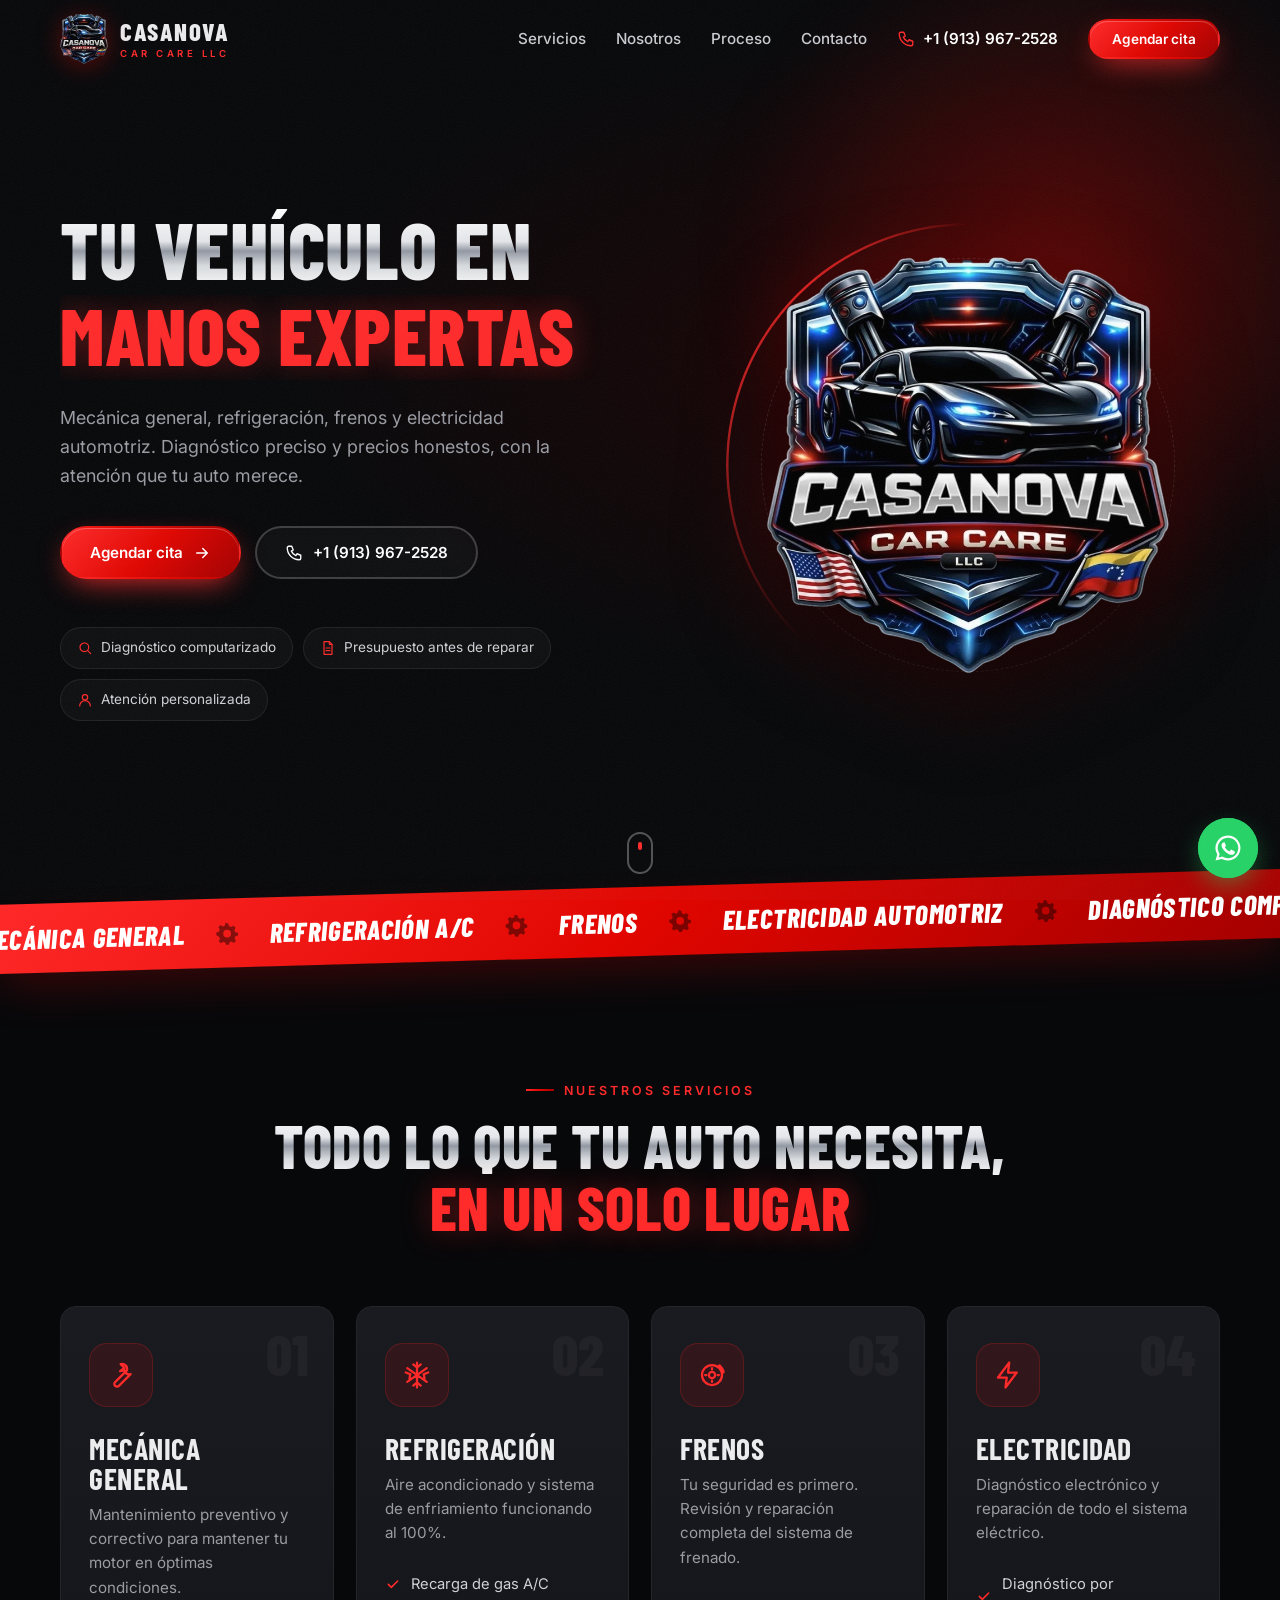
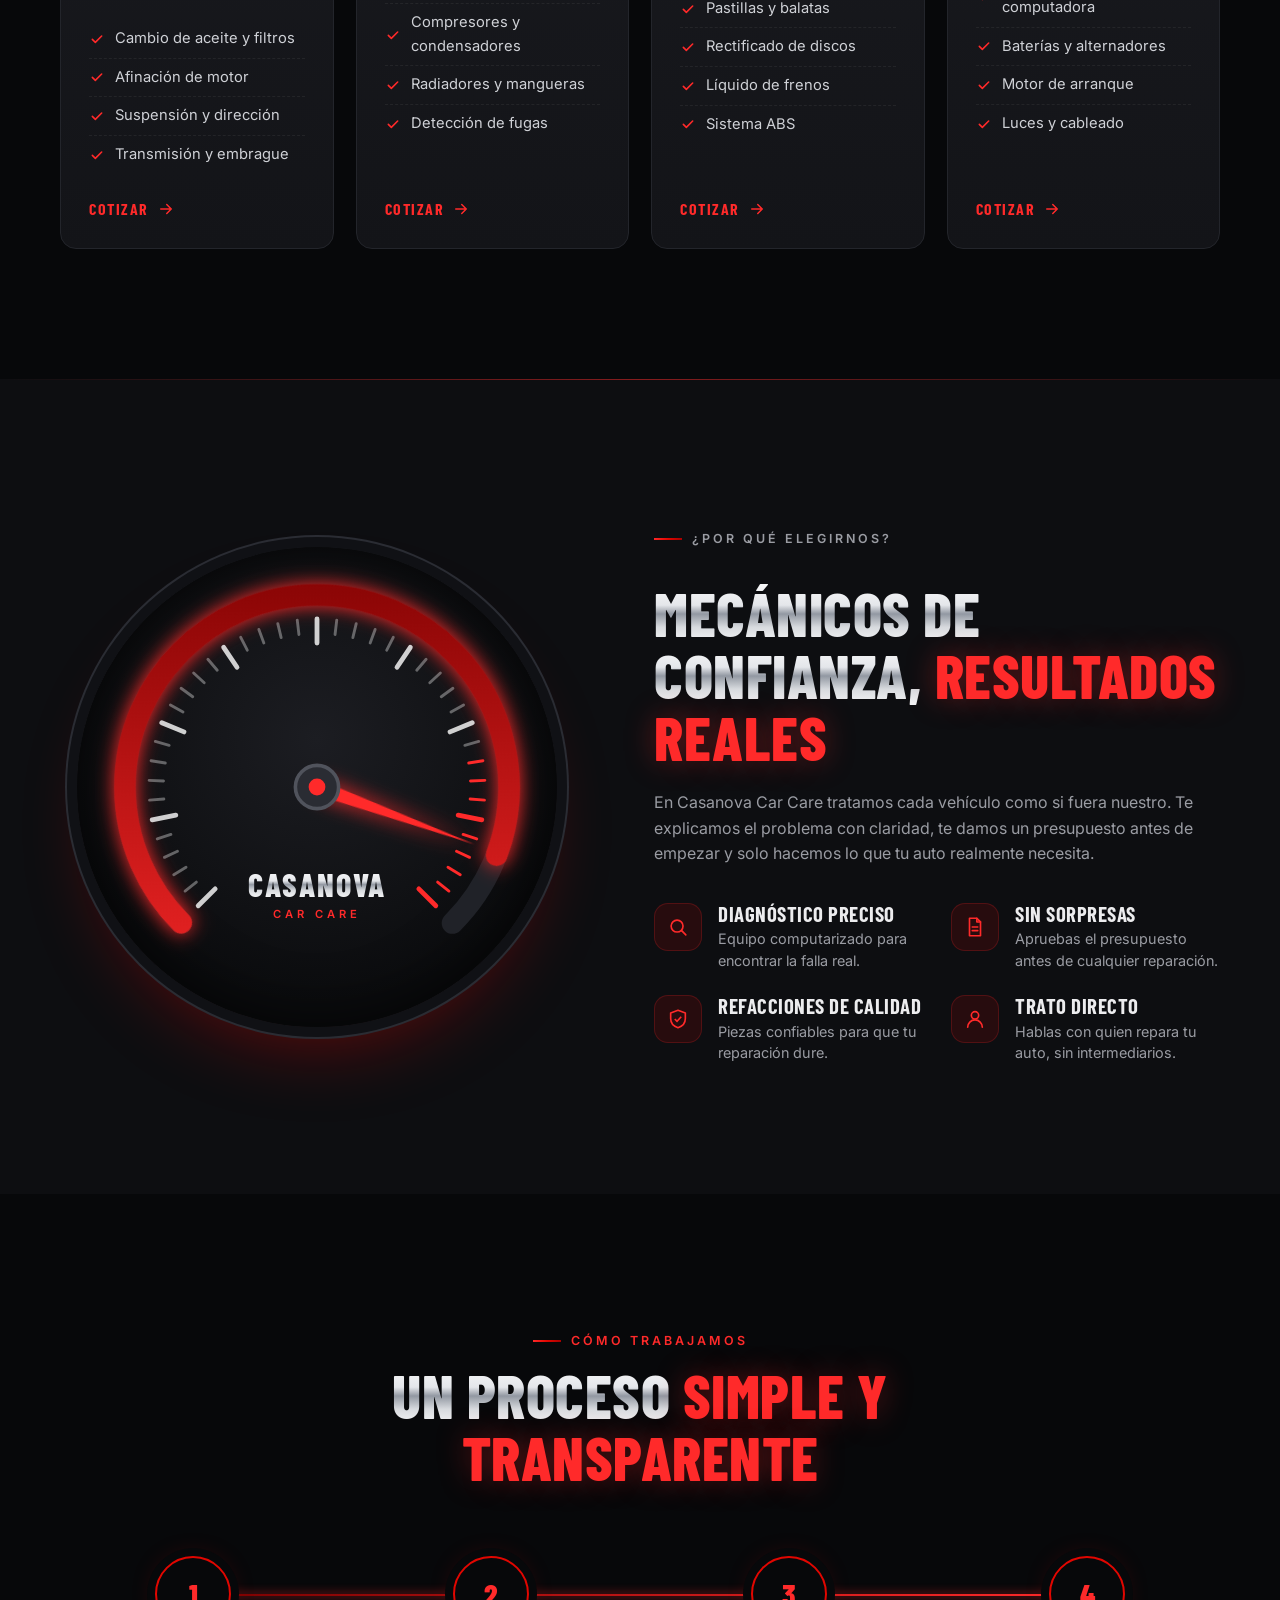
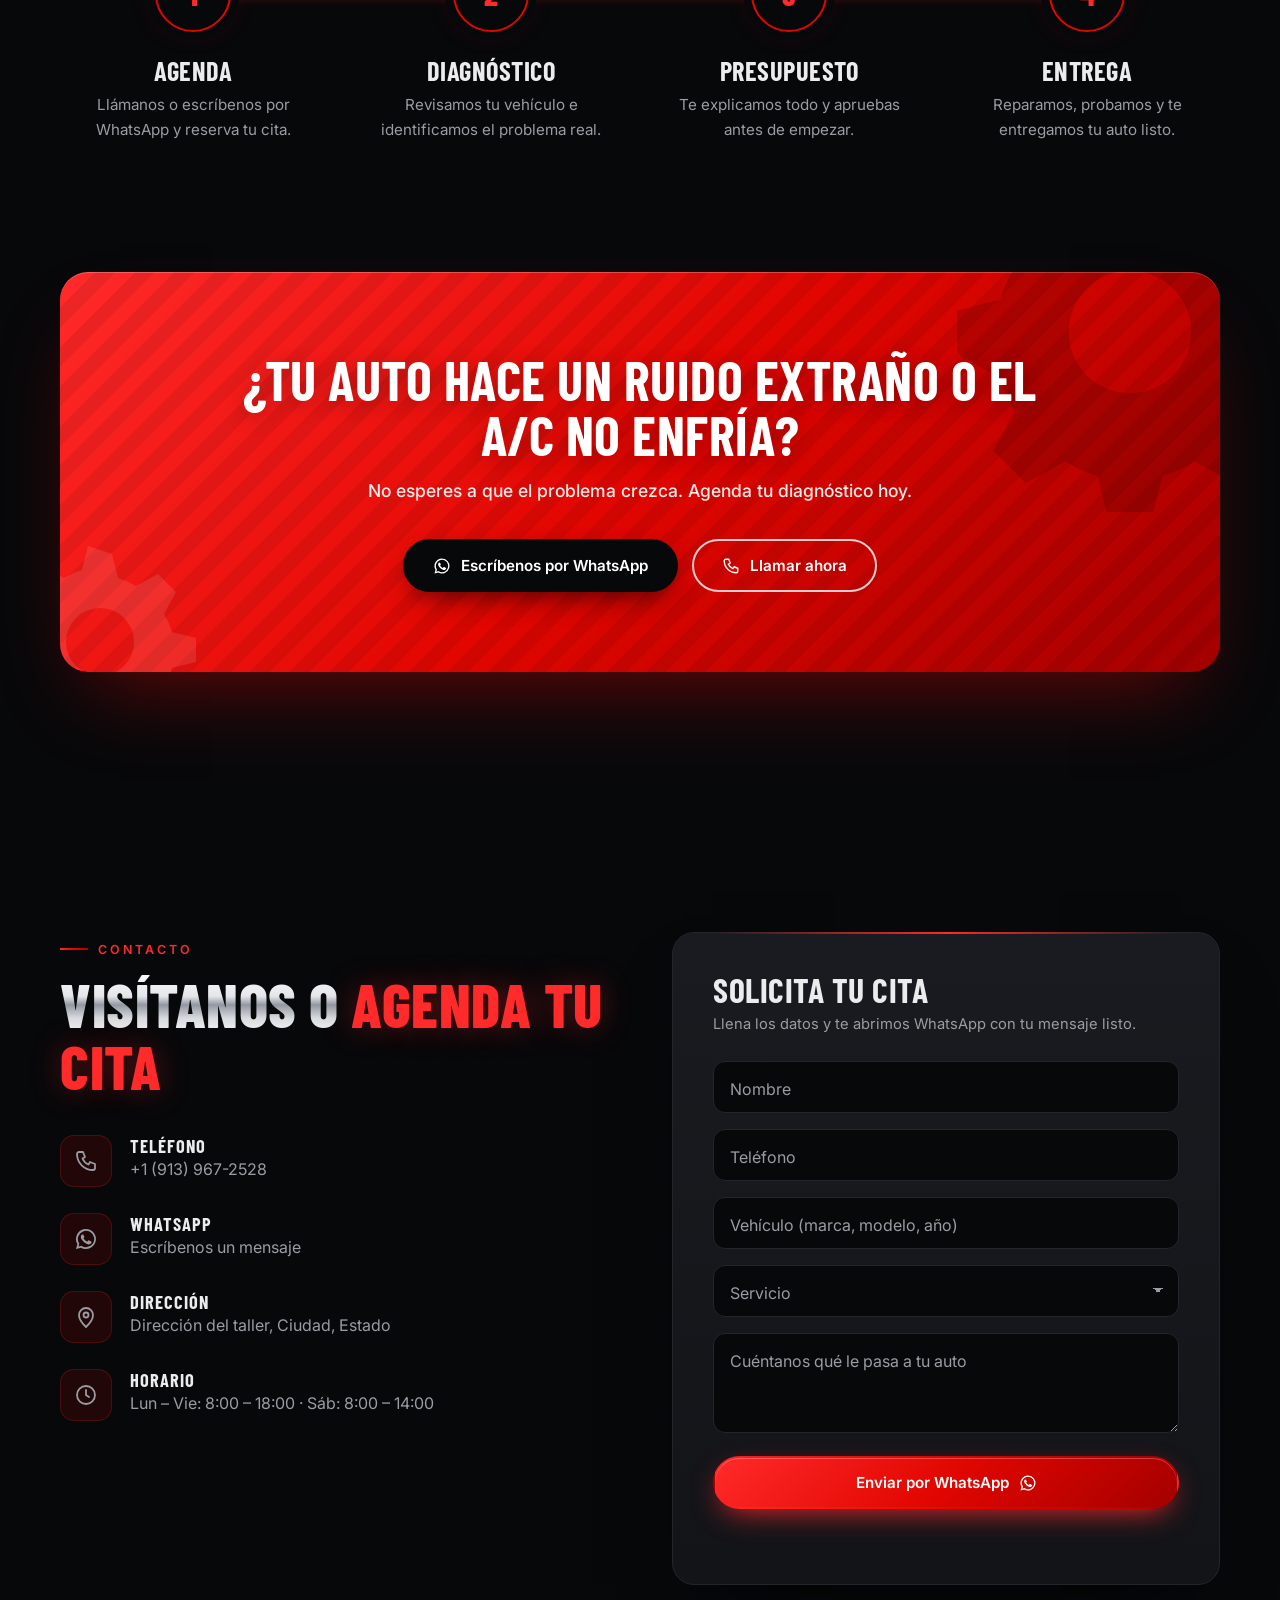
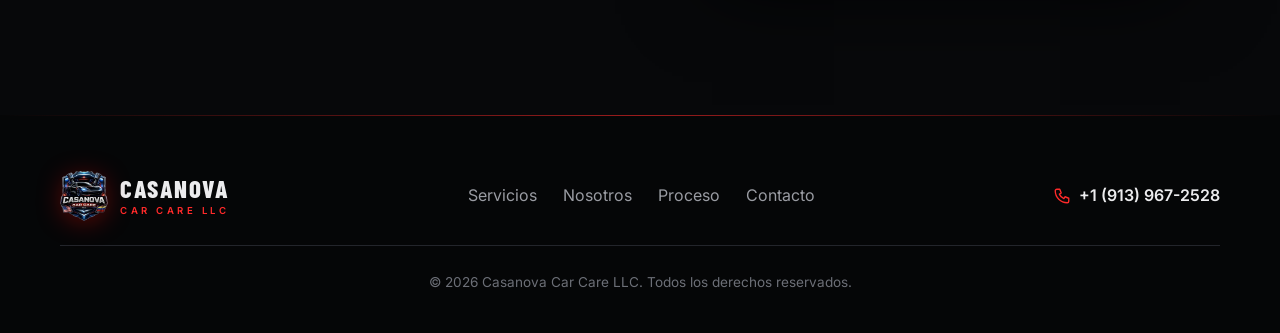
==== commit 2ff01336: "Remove generic tagline from hero Co-Authored-By: Claude Opus 5.5 <noreply@anthropic.com> Claude-Sess" ====
--- a/index.html
+++ b/index.html
@@ -118,7 +118,6 @@
 
       <div class="container hero-layout">
         <div class="hero-content">
-          <p class="eyebrow hero-anim" style="--d:.1s"><span class="dot"></span> Taller mecánico de confianza</p>
           <h1 class="hero-title">
             <span class="line"><span class="hero-anim chrome" style="--d:.2s">Tu vehículo en</span></span>
             <span class="line"><span class="hero-anim accent" style="--d:.35s">manos expertas</span></span>
--- a/css/styles.css
+++ b/css/styles.css
@@ -114,8 +114,6 @@
   margin-bottom: 16px;
 }
 .eyebrow::before { content: ""; width: 28px; height: 2px; background: var(--red-grad); }
-.eyebrow:has(.dot)::before { display: none; }
-.eyebrow .dot { width: 8px; height: 8px; border-radius: 50%; background: var(--red-hi); animation: pulse 2s infinite; }
 
 /* ---------- Header ---------- */
 .header {
@@ -494,7 +492,6 @@
 @keyframes glow { 0%, 100% { opacity: .8; transform: translate(0, 0); } 50% { opacity: 1; transform: translate(-30px, 20px); } }
 @keyframes shine { 0% { background-position: 150% 0; } 45%, 100% { background-position: -50% 0; } }
 @keyframes streak { 0% { transform: translateX(-100%); opacity: 0; } 10% { opacity: .45; } 60% { opacity: .25; } 100% { transform: translateX(380%); opacity: 0; } }
-@keyframes pulse { 0% { box-shadow: 0 0 0 0 rgba(255, 42, 42, .7); } 70% { box-shadow: 0 0 0 10px rgba(255, 42, 42, 0); } 100% { box-shadow: 0 0 0 0 rgba(255, 42, 42, 0); } }
 @keyframes ring { 0% { transform: scale(1); opacity: .6; } 100% { transform: scale(1.7); opacity: 0; } }
 @keyframes marquee { to { transform: translateX(-50%); } }
 @keyframes grid-move { to { background-position: 0 64px; } }
@@ -514,7 +511,6 @@
   .logo-stage { width: min(340px, 82vw); }
   .hero-sub { margin-left: auto; margin-right: auto; }
   .hero-actions, .trust { justify-content: center; }
-  .hero-content .eyebrow { justify-content: center; }
   .scroll-hint { display: none; }
   .about, .contact { grid-template-columns: 1fr; gap: 56px; }
   .about-visual { max-width: 400px; margin: 0 auto; width: 100%; }
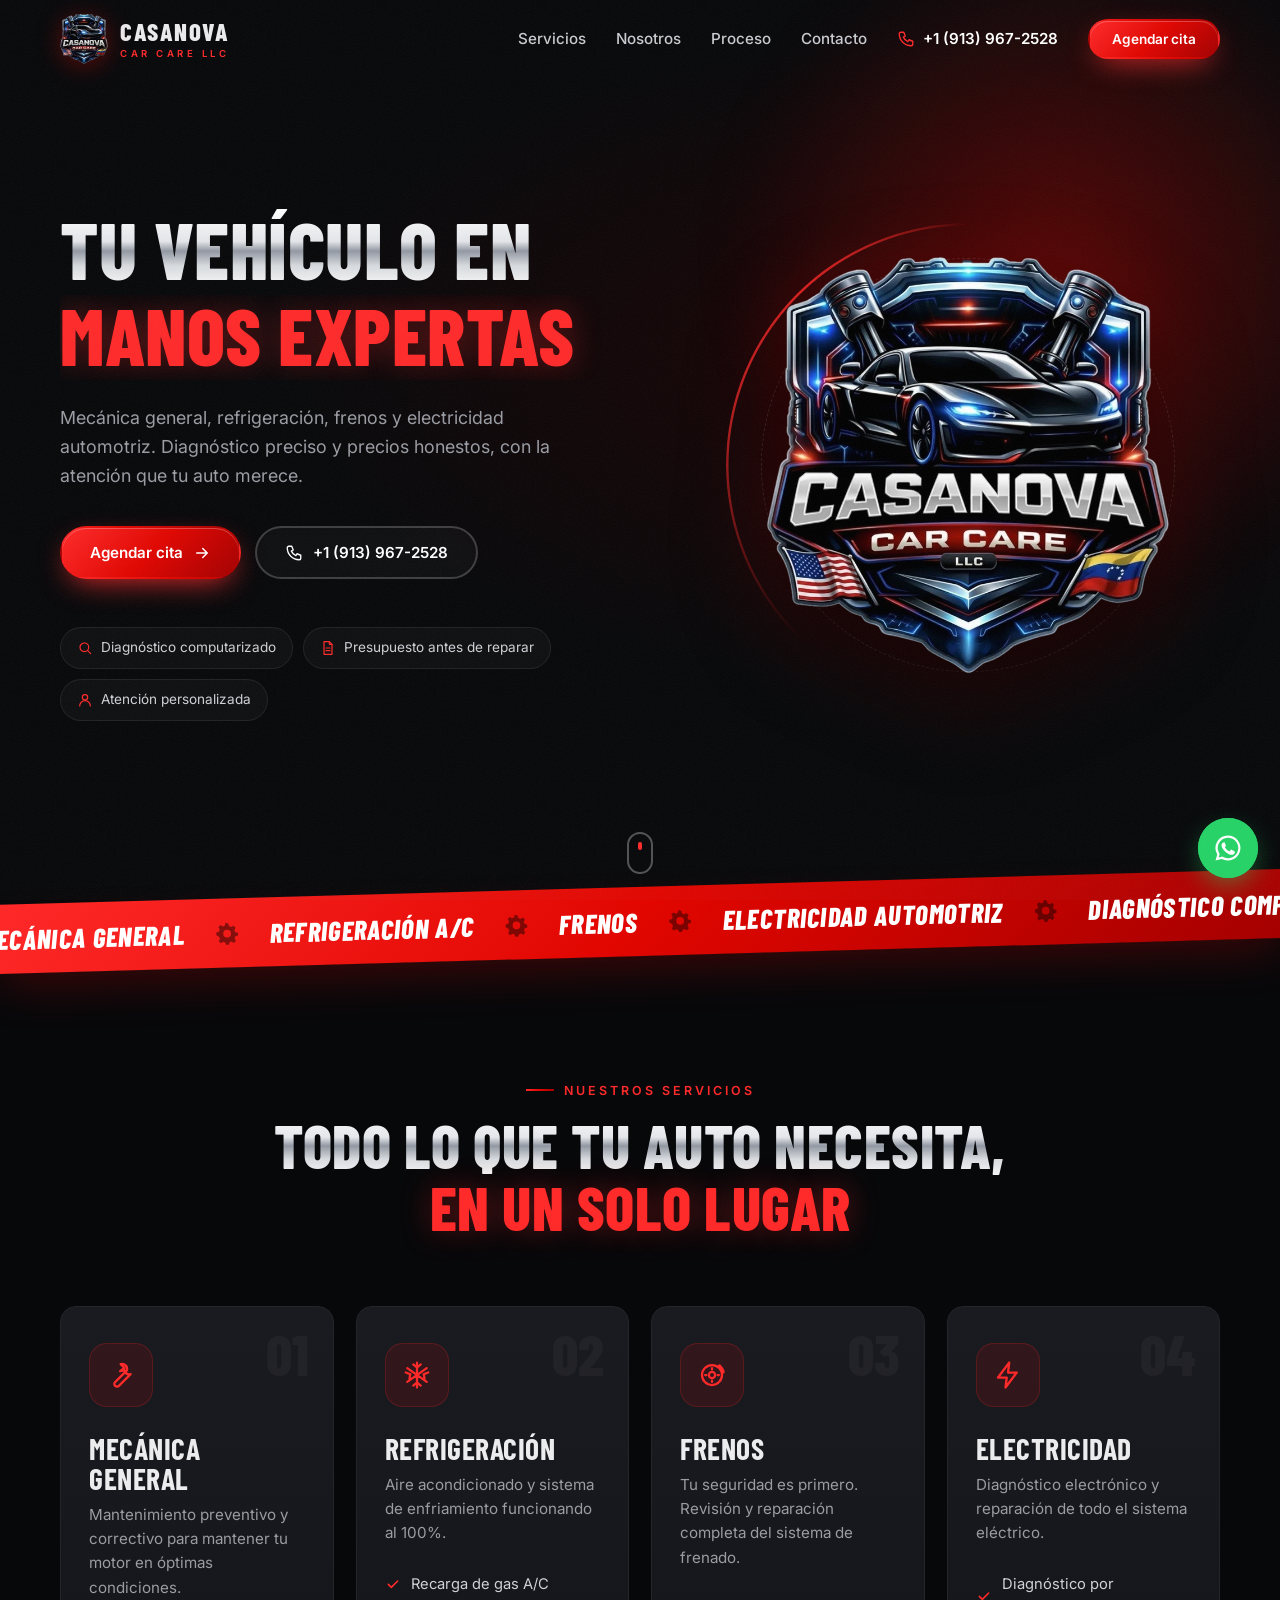
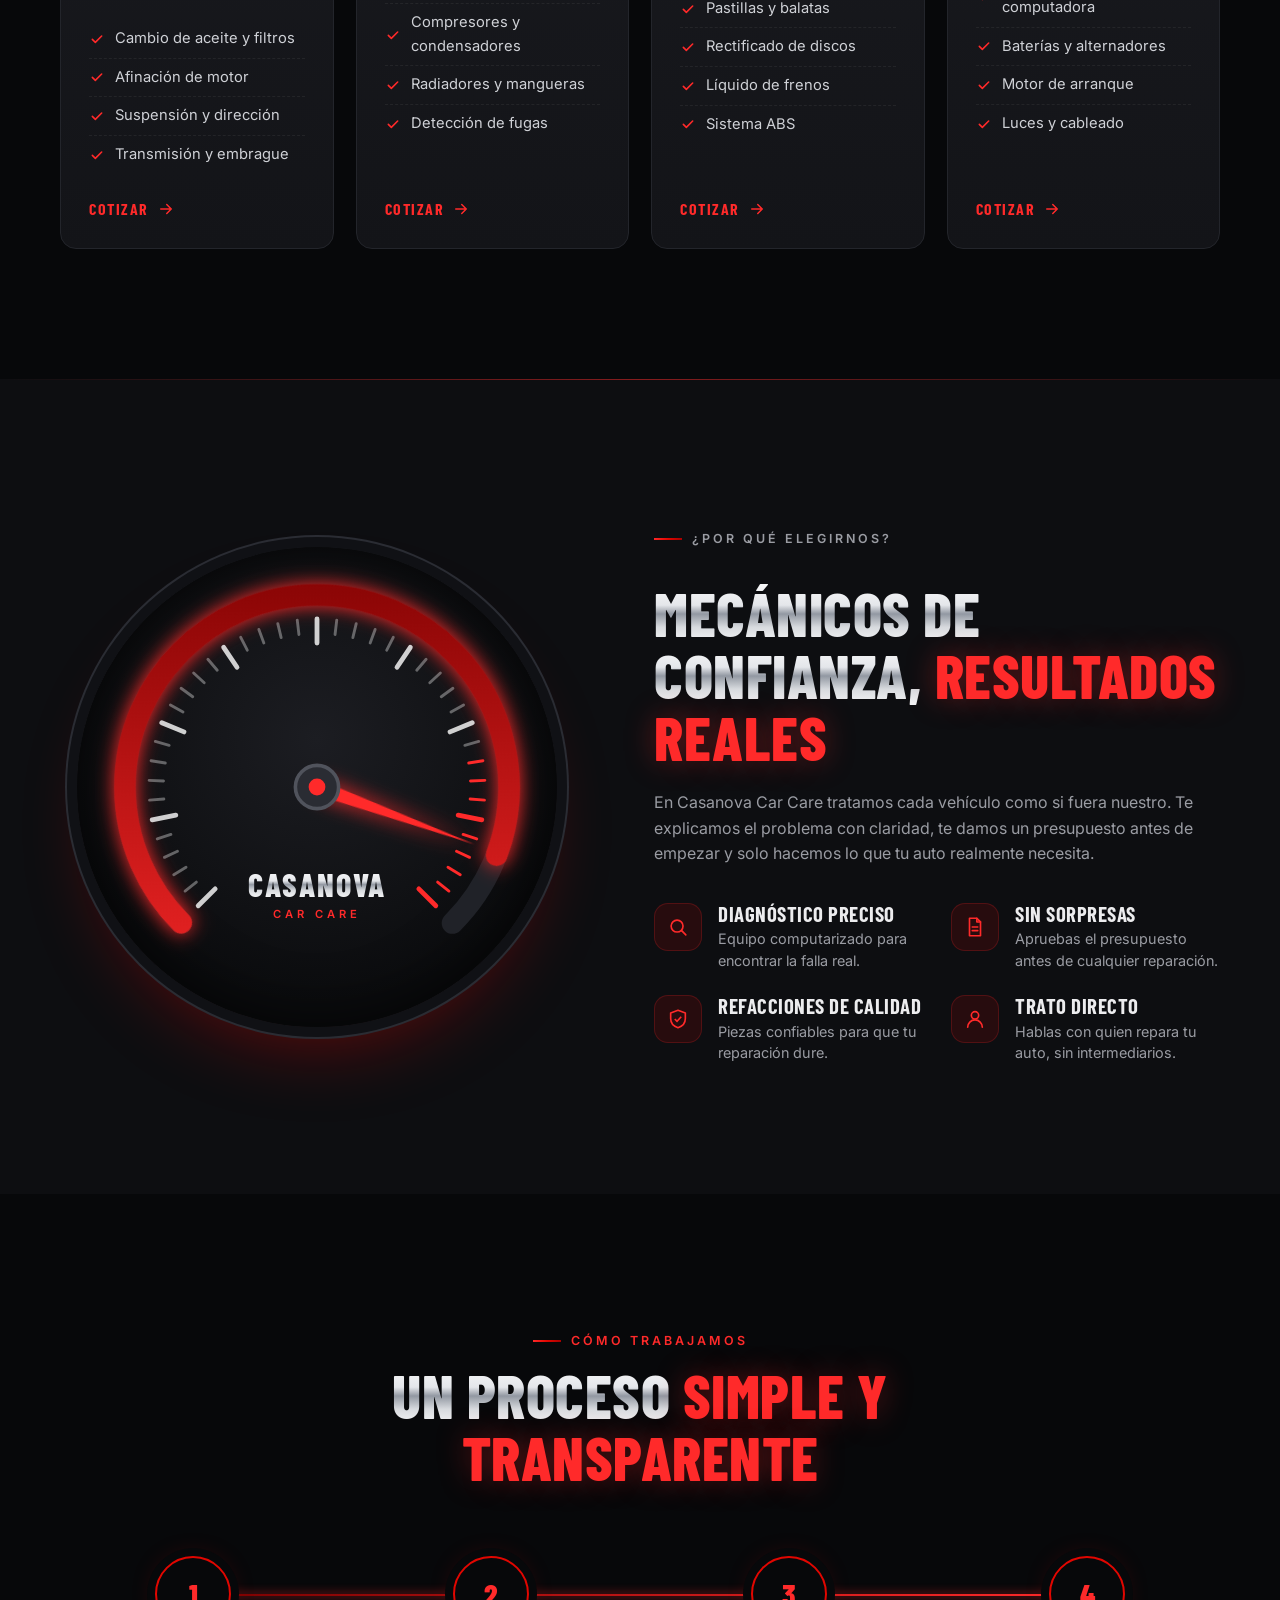
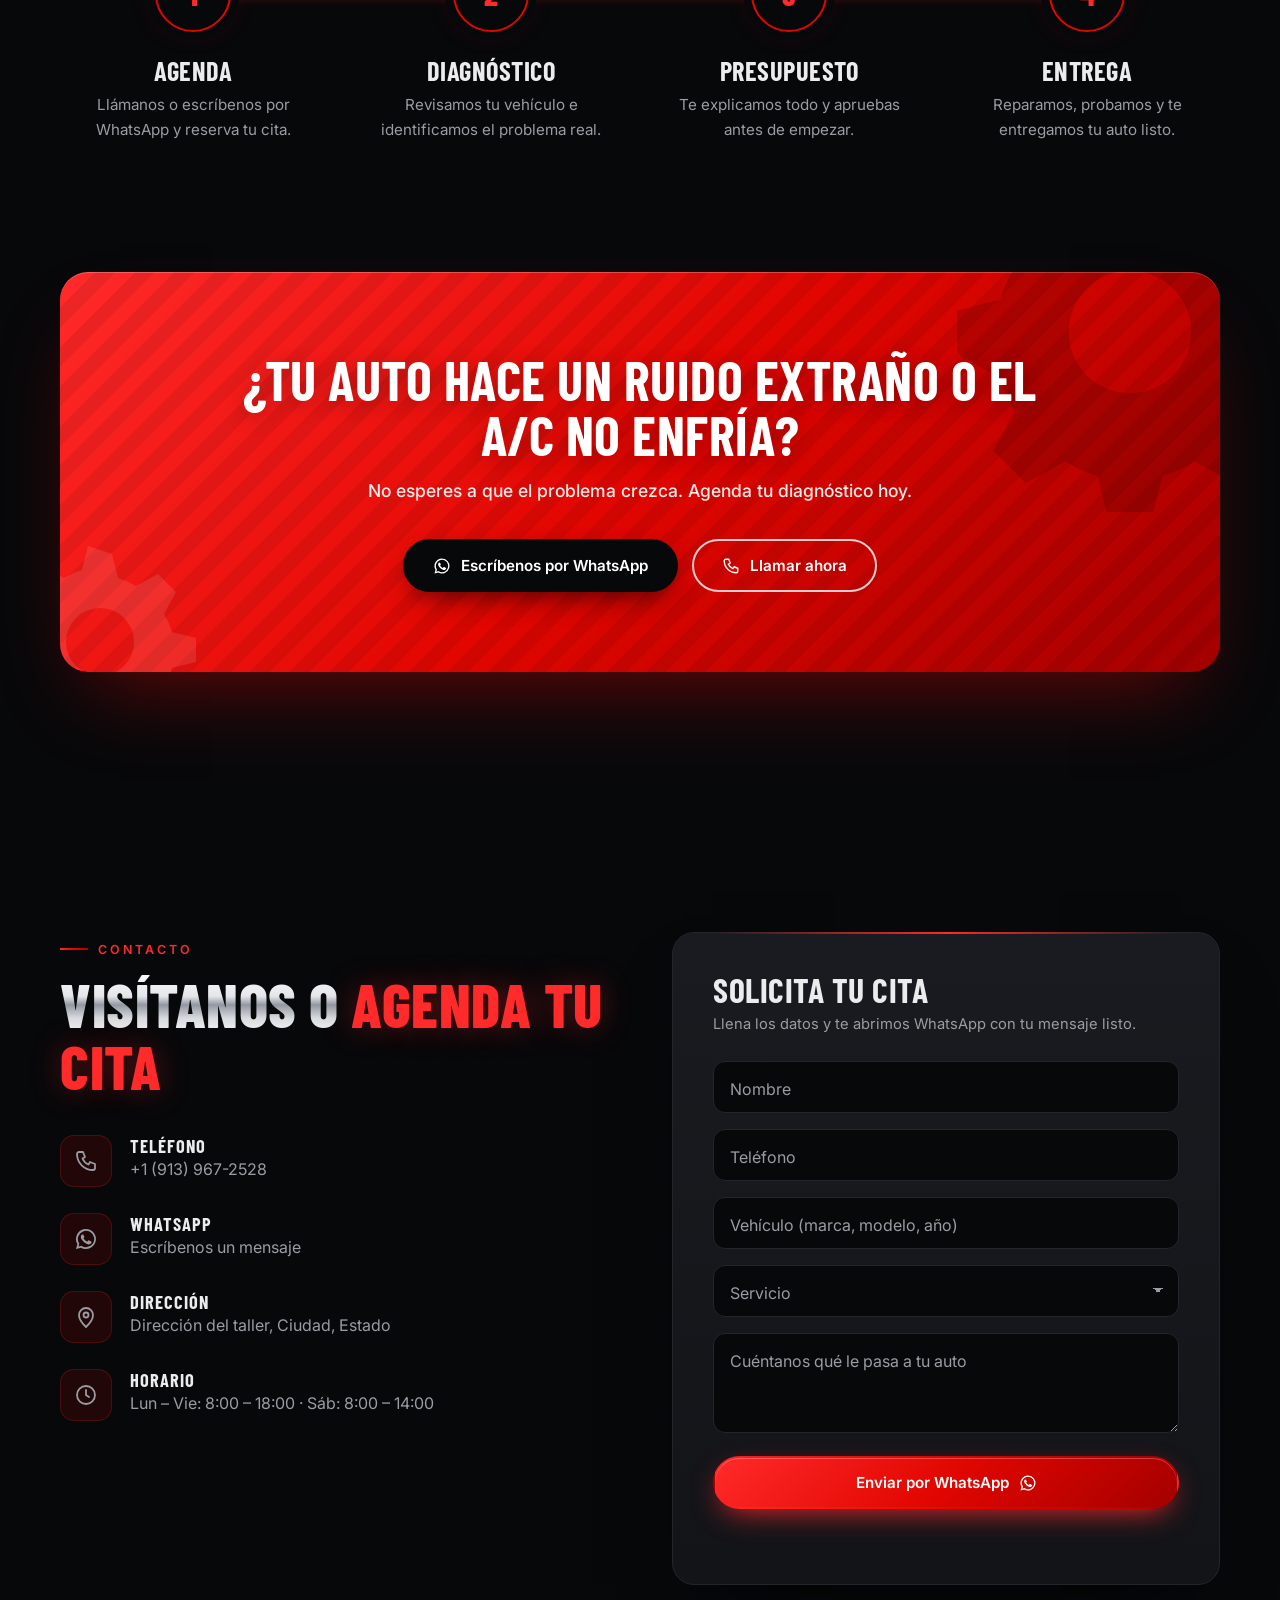
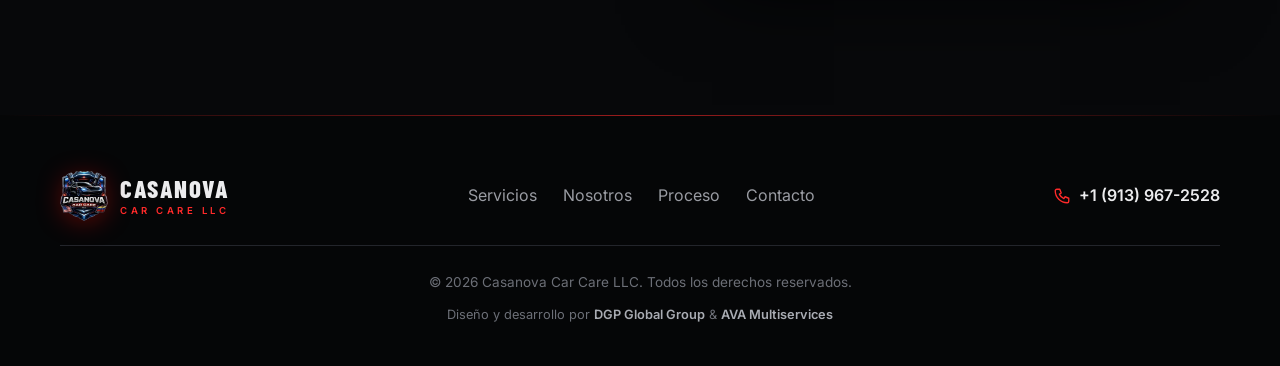
==== commit f6687467: "Add DGP Global Group & AVA Multiservices credits to footer Co-Authored-By: Claude Opus 5.5 <noreply@" ====
--- a/index.html
+++ b/index.html
@@ -8,7 +8,11 @@
   <meta name="theme-color" content="#07080a">
   <meta property="og:title" content="Casanova Car Care LLC">
   <meta property="og:description" content="Mecánica general, refrigeración, frenos y electricidad automotriz.">
-  <meta property="og:image" content="assets/IMG_6043.JPG">
+  <link rel="canonical" href="https://casanovacarcare.com/">
+  <meta property="og:type" content="website">
+  <meta property="og:url" content="https://casanovacarcare.com/">
+  <meta property="og:image" content="https://casanovacarcare.com/assets/IMG_6043.JPG">
+  <meta name="twitter:card" content="summary_large_image">
   <link rel="icon" type="image/png" href="assets/favicon.png">
   <link rel="apple-touch-icon" href="assets/apple-touch-icon.png">
   <link rel="preload" as="image" href="assets/logo.webp">
@@ -364,6 +368,10 @@
       </nav>
       <a href="#" class="footer-phone js-phone"><svg><use href="#icon-phone"/></svg><span class="js-phone-text">+1 (913) 967-2528</span></a>
       <p>&copy; <span id="year"></span> Casanova Car Care LLC. Todos los derechos reservados.</p>
+      <p class="credits">Diseño y desarrollo por
+        <a href="https://dgpglobalgroup.com" target="_blank" rel="noopener">DGP Global Group</a>
+        &amp; <a href="https://avamultiservices.com/" target="_blank" rel="noopener">AVA Multiservices</a>
+      </p>
     </div>
   </footer>
 
--- a/css/styles.css
+++ b/css/styles.css
@@ -450,6 +450,11 @@
 .footer-phone { display: flex; align-items: center; gap: 8px; font-weight: 600; }
 .footer-phone svg { width: 18px; height: 18px; color: var(--red-hi); }
 .footer p { color: #6c6f77; font-size: .85rem; width: 100%; text-align: center; padding-top: 26px; border-top: 1px solid var(--border); }
+.footer .credits { padding-top: 0; border-top: 0; margin-top: -12px; font-size: .8rem; }
+.credits a { position: relative; color: #a9acb3; font-weight: 600; transition: color .3s; }
+.credits a::after { content: ""; position: absolute; left: 0; right: 0; bottom: -2px; height: 1px; background: var(--red-hi); transform: scaleX(0); transform-origin: right; transition: transform .4s var(--ease); }
+.credits a:hover { color: #fff; }
+.credits a:hover::after { transform: scaleX(1); transform-origin: left; }
 
 /* ---------- Botones flotantes ---------- */
 .fab-whatsapp {
@@ -553,6 +558,7 @@
   .cta { padding-bottom: 90px; }
   .cta-inner { padding: 60px 22px; }
   .cta-actions .btn { width: 100%; }
+  .footer { padding-bottom: 160px; }
   .footer-inner { flex-direction: column; text-align: center; }
   .footer-links { justify-content: center; }
 }
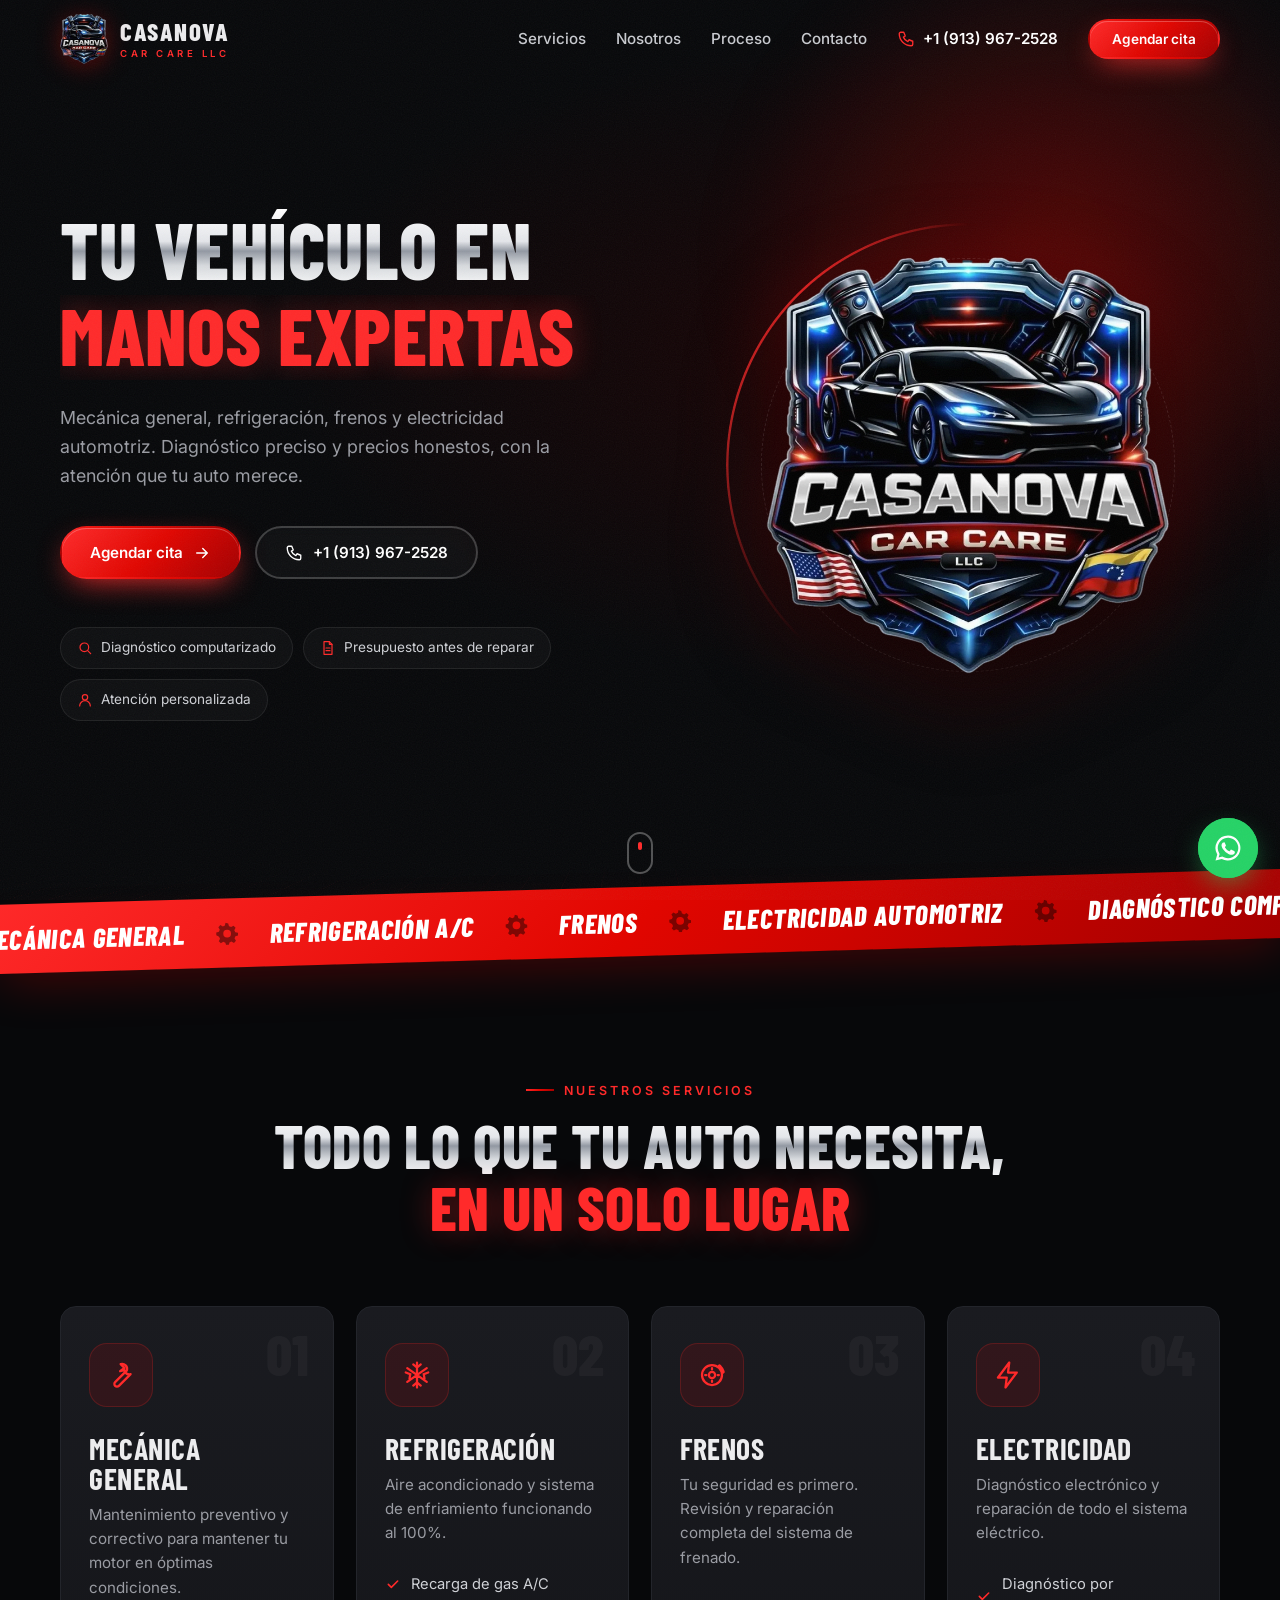
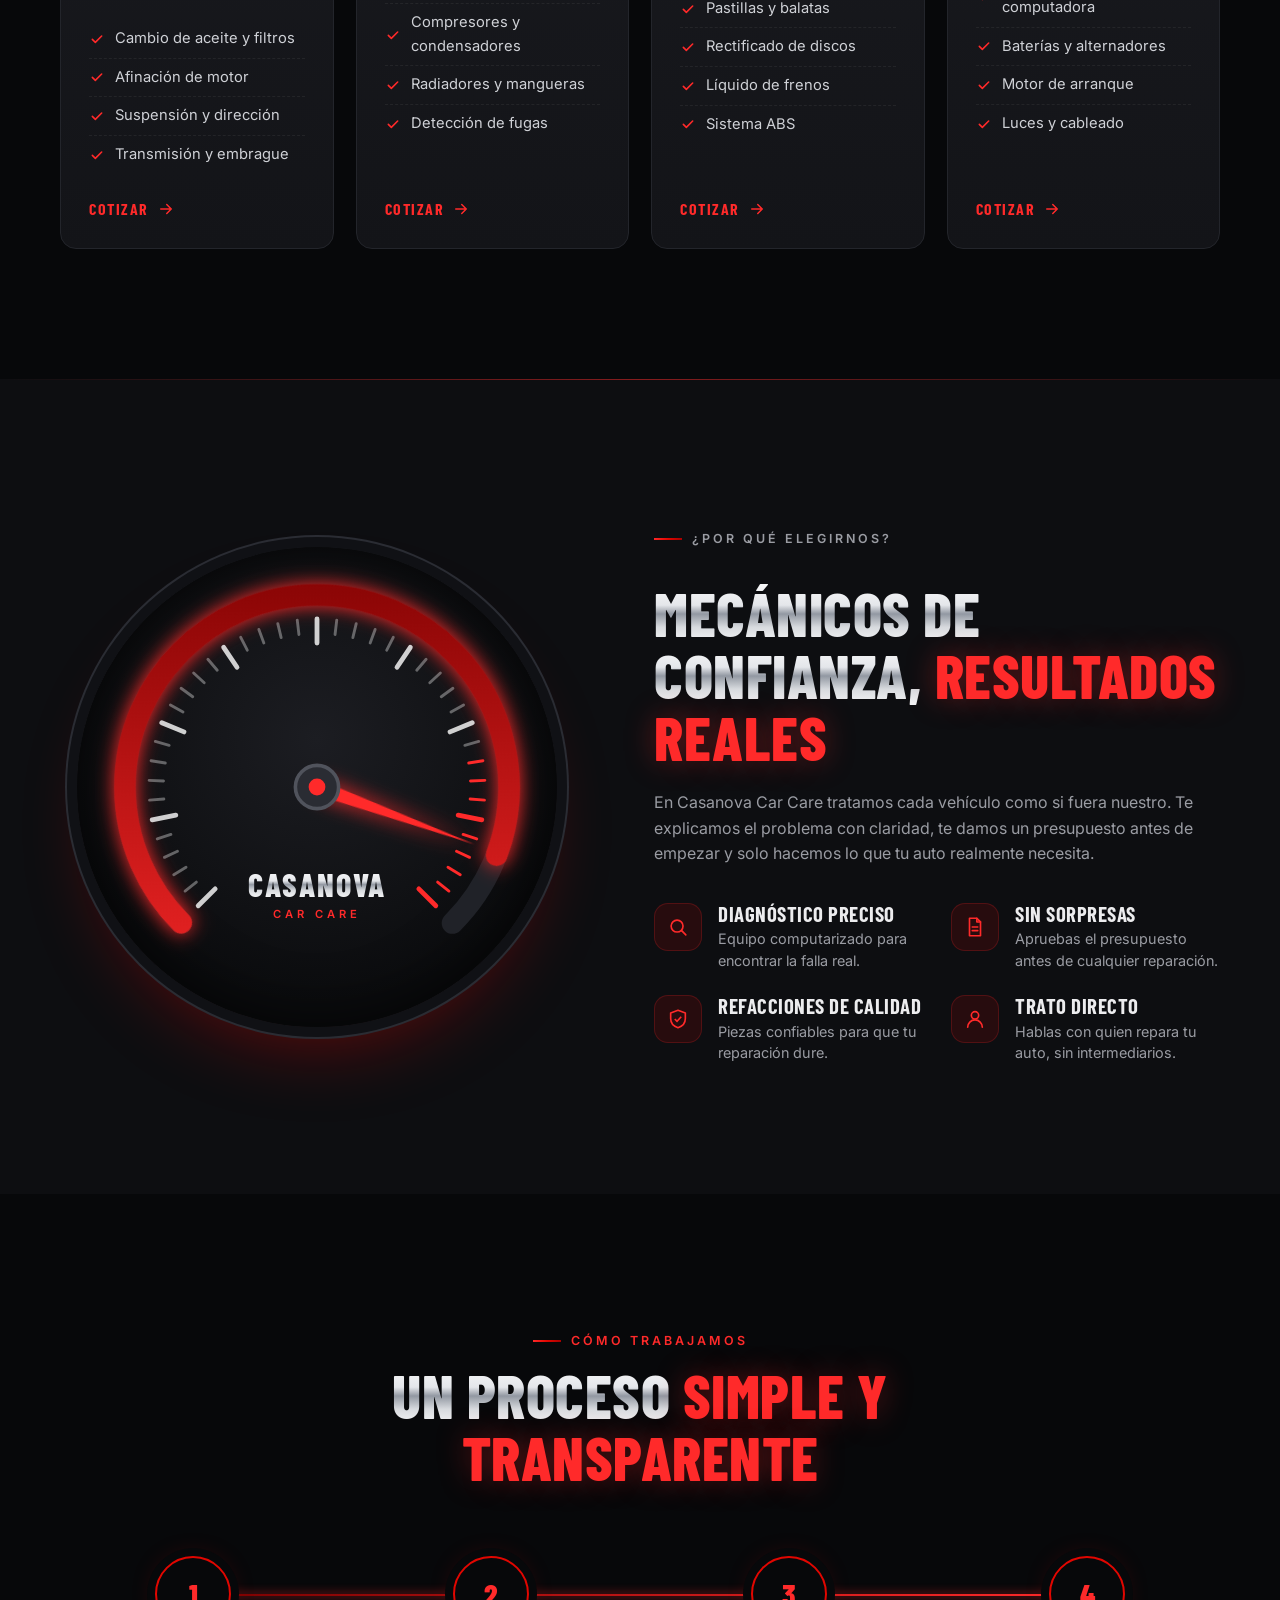
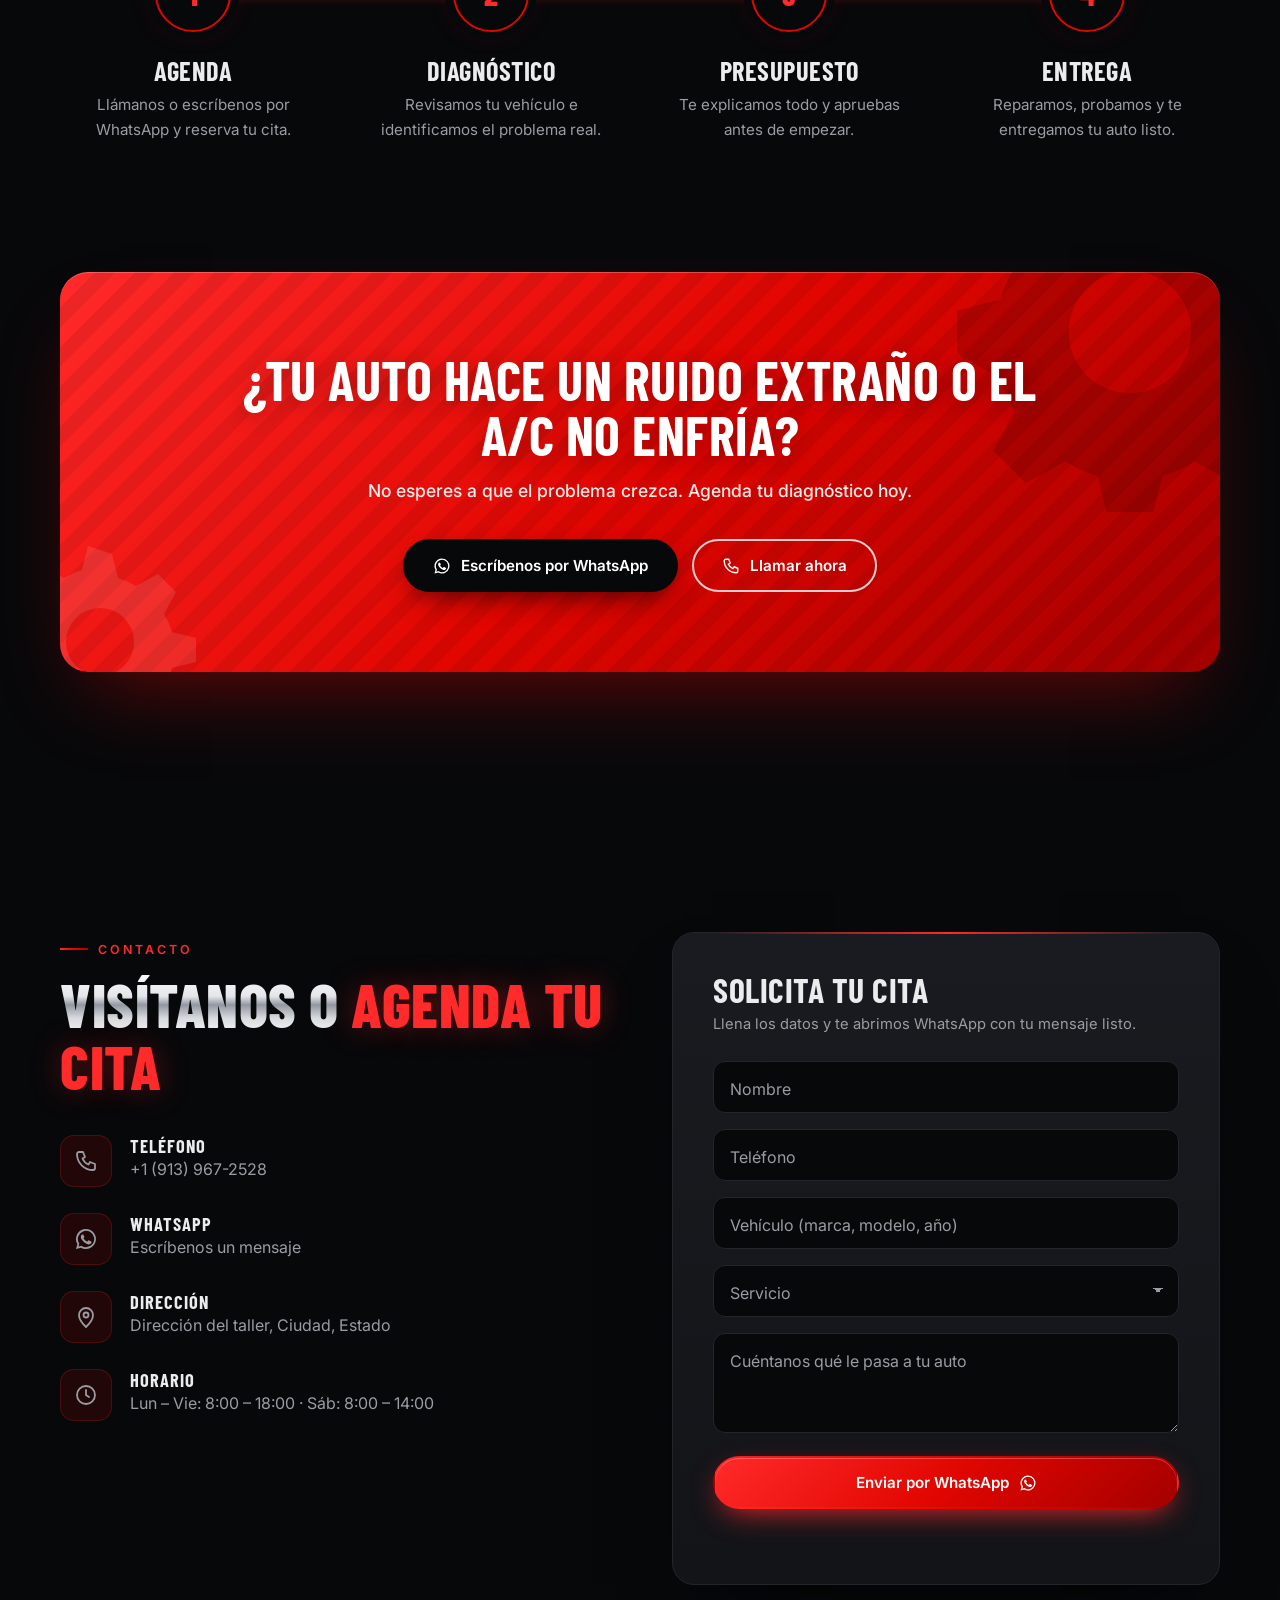
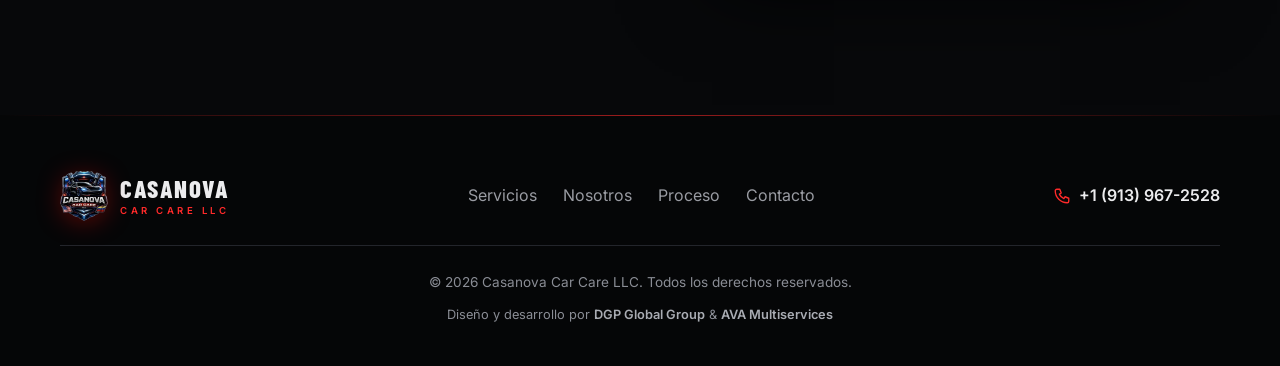
==== commit 2ef4e3da: "QA pass: fix mobile menu after scroll, social cards, a11y and perf - Mobile menu no longer gets conf" ====
--- a/index.html
+++ b/index.html
@@ -6,13 +6,29 @@
   <title>Casanova Car Care LLC | Taller Mecánico</title>
   <meta name="description" content="Casanova Car Care LLC — taller mecánico: mecánica general, refrigeración (A/C), frenos y electricidad automotriz. Llámanos al +1 (913) 967-2528.">
   <meta name="theme-color" content="#07080a">
-  <meta property="og:title" content="Casanova Car Care LLC">
-  <meta property="og:description" content="Mecánica general, refrigeración, frenos y electricidad automotriz.">
   <link rel="canonical" href="https://casanovacarcare.com/">
+
+  <!-- Open Graph (Facebook, WhatsApp, LinkedIn, iMessage) -->
   <meta property="og:type" content="website">
+  <meta property="og:site_name" content="Casanova Car Care LLC">
+  <meta property="og:locale" content="es_US">
   <meta property="og:url" content="https://casanovacarcare.com/">
-  <meta property="og:image" content="https://casanovacarcare.com/assets/IMG_6043.JPG">
+  <meta property="og:title" content="Casanova Car Care LLC | Taller Mecánico">
+  <meta property="og:description" content="Mecánica general, refrigeración (A/C), frenos y electricidad automotriz. Diagnóstico preciso y precios honestos. Llámanos al +1 (913) 967-2528.">
+  <meta property="og:image" content="https://casanovacarcare.com/assets/og-image.jpg">
+  <meta property="og:image:secure_url" content="https://casanovacarcare.com/assets/og-image.jpg">
+  <meta property="og:image:type" content="image/jpeg">
+  <meta property="og:image:width" content="1200">
+  <meta property="og:image:height" content="630">
+  <meta property="og:image:alt" content="Logo de Casanova Car Care LLC con sus servicios y teléfono">
+
+  <!-- Twitter / X Card -->
   <meta name="twitter:card" content="summary_large_image">
+  <meta name="twitter:title" content="Casanova Car Care LLC | Taller Mecánico">
+  <meta name="twitter:description" content="Mecánica general, refrigeración (A/C), frenos y electricidad automotriz. Llámanos al +1 (913) 967-2528.">
+  <meta name="twitter:image" content="https://casanovacarcare.com/assets/og-image.jpg">
+  <meta name="twitter:image:alt" content="Logo de Casanova Car Care LLC con sus servicios y teléfono">
+
   <link rel="icon" type="image/png" href="assets/favicon.png">
   <link rel="apple-touch-icon" href="assets/apple-touch-icon.png">
   <link rel="preload" as="image" href="assets/logo.webp">
@@ -105,7 +121,7 @@
         <a href="#contacto" class="btn btn-primary btn-sm menu-cta">Agendar cita</a>
       </nav>
 
-      <button class="burger" id="burger" aria-label="Abrir menú" aria-expanded="false" aria-controls="menu">
+      <button type="button" class="burger" id="burger" aria-label="Abrir menú" aria-expanded="false" aria-controls="menu">
         <span></span><span></span><span></span>
       </button>
     </div>
--- a/css/styles.css
+++ b/css/styles.css
@@ -118,9 +118,17 @@
 /* ---------- Header ---------- */
 .header {
   position: fixed; inset: 0 0 auto; z-index: 50;
-  transition: background .4s, box-shadow .4s, transform .5s var(--ease);
-}
-.header.is-scrolled { background: rgba(7, 8, 10, .78); backdrop-filter: blur(14px) saturate(140%); box-shadow: 0 1px 0 rgba(255, 255, 255, .06); }
+  transition: box-shadow .4s, transform .5s var(--ease);
+}
+.header.is-scrolled { box-shadow: 0 1px 0 rgba(255, 255, 255, .06); }
+/* El fondo con desenfoque va en una capa aparte: si estuviera en el header,
+   el menú móvil (position: fixed) quedaría confinado a la altura del header */
+.header::before {
+  content: ""; position: absolute; inset: 0; z-index: -1; opacity: 0;
+  background: rgba(7, 8, 10, .78); backdrop-filter: blur(14px) saturate(140%); -webkit-backdrop-filter: blur(14px) saturate(140%);
+  transition: opacity .4s;
+}
+.header.is-scrolled::before { opacity: 1; }
 .header.is-hidden { transform: translateY(-100%); }
 .nav { display: flex; align-items: center; justify-content: space-between; height: 78px; }
 
@@ -449,7 +457,7 @@
 .footer-links a:hover { color: var(--red-hi); }
 .footer-phone { display: flex; align-items: center; gap: 8px; font-weight: 600; }
 .footer-phone svg { width: 18px; height: 18px; color: var(--red-hi); }
-.footer p { color: #6c6f77; font-size: .85rem; width: 100%; text-align: center; padding-top: 26px; border-top: 1px solid var(--border); }
+.footer p { color: #8a8d95; font-size: .85rem; width: 100%; text-align: center; padding-top: 26px; border-top: 1px solid var(--border); }
 .footer .credits { padding-top: 0; border-top: 0; margin-top: -12px; font-size: .8rem; }
 .credits a { position: relative; color: #a9acb3; font-weight: 600; transition: color .3s; }
 .credits a::after { content: ""; position: absolute; left: 0; right: 0; bottom: -2px; height: 1px; background: var(--red-hi); transform: scaleX(0); transform-origin: right; transition: transform .4s var(--ease); }
@@ -536,6 +544,7 @@
   .menu.is-open { clip-path: circle(150% at calc(100% - 42px) 39px); }
   .menu > a:not(.btn) { font: 800 2.3rem var(--font-head); text-transform: uppercase; opacity: 0; transform: translateY(20px); transition: opacity .5s, transform .5s var(--ease), color .3s; }
   .menu .menu-phone { display: flex; font: 600 1.1rem var(--font-body) !important; text-transform: none; }
+  .menu .menu-cta { padding: 15px 34px; font-size: 1rem; margin-top: 8px; }
   .menu.is-open > a { opacity: 1; transform: none; }
   .menu.is-open > a:nth-child(1) { transition-delay: .15s; }
   .menu.is-open > a:nth-child(2) { transition-delay: .2s; }
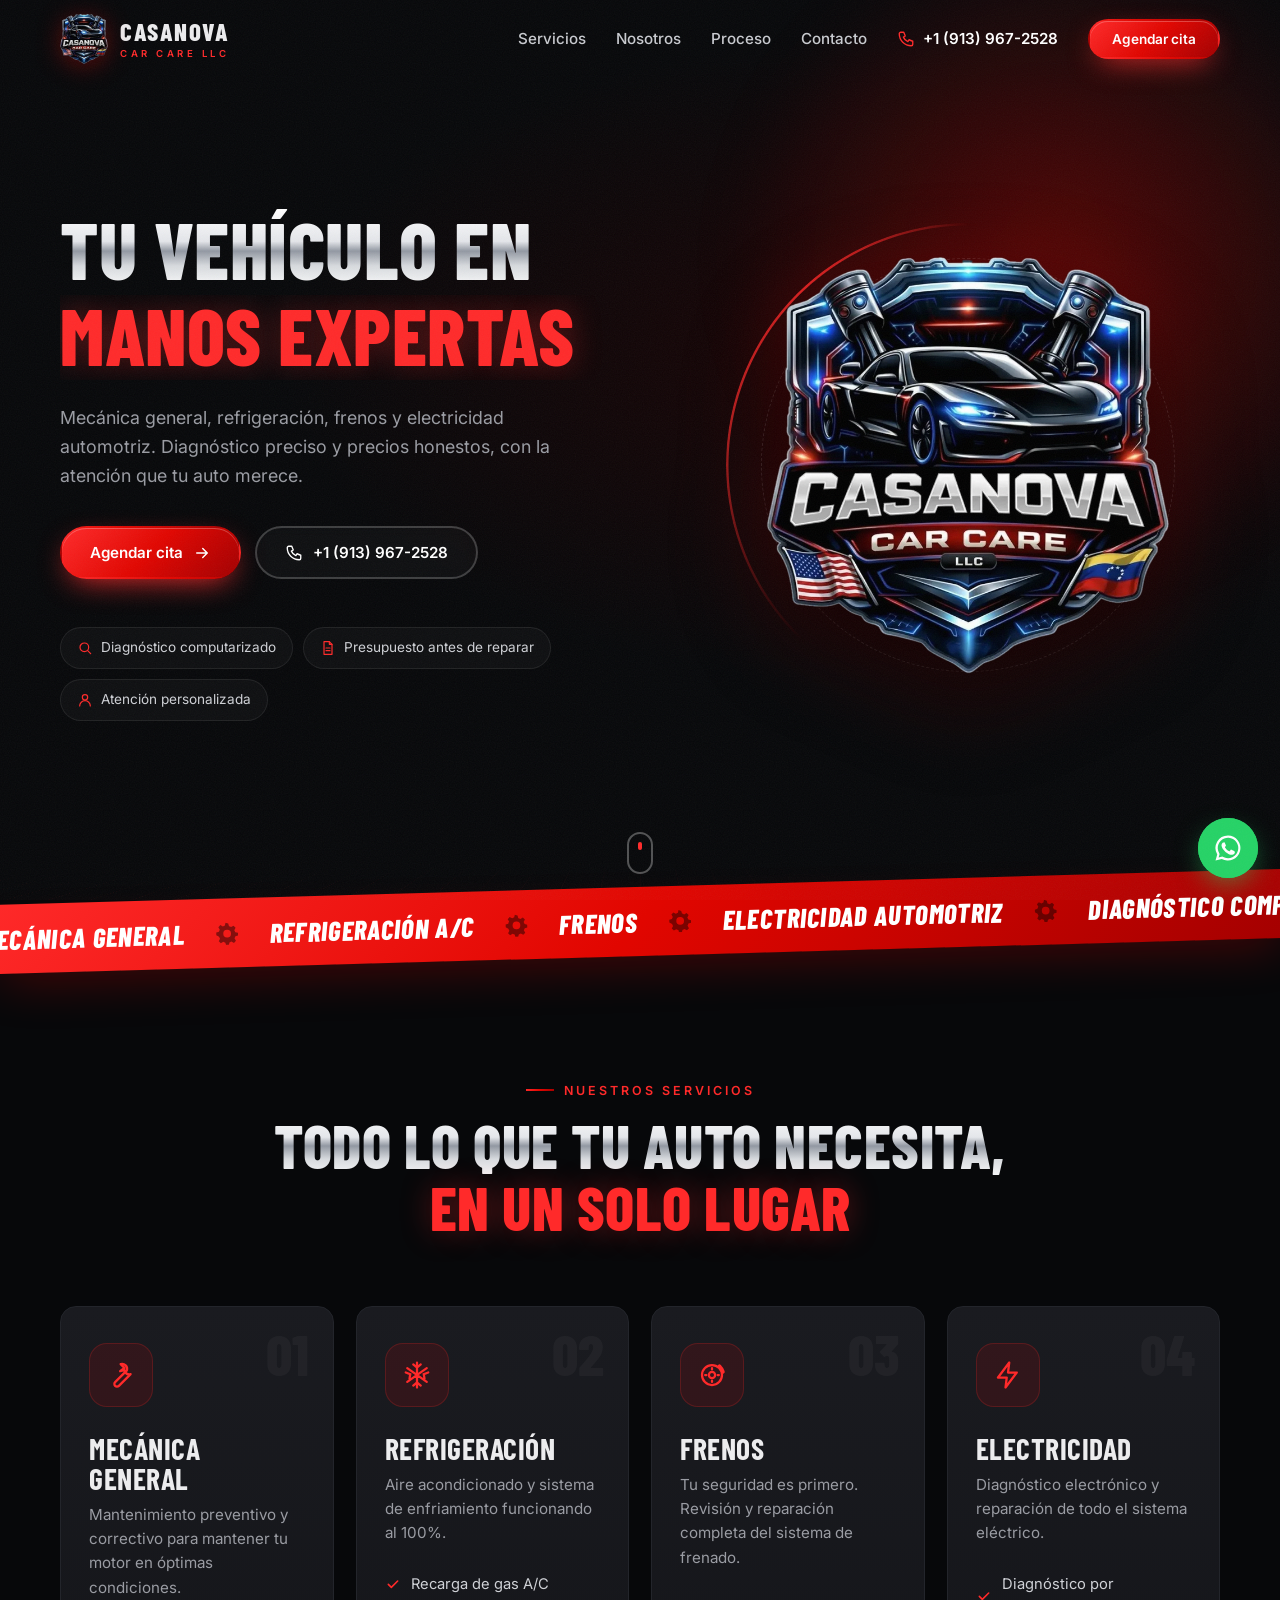
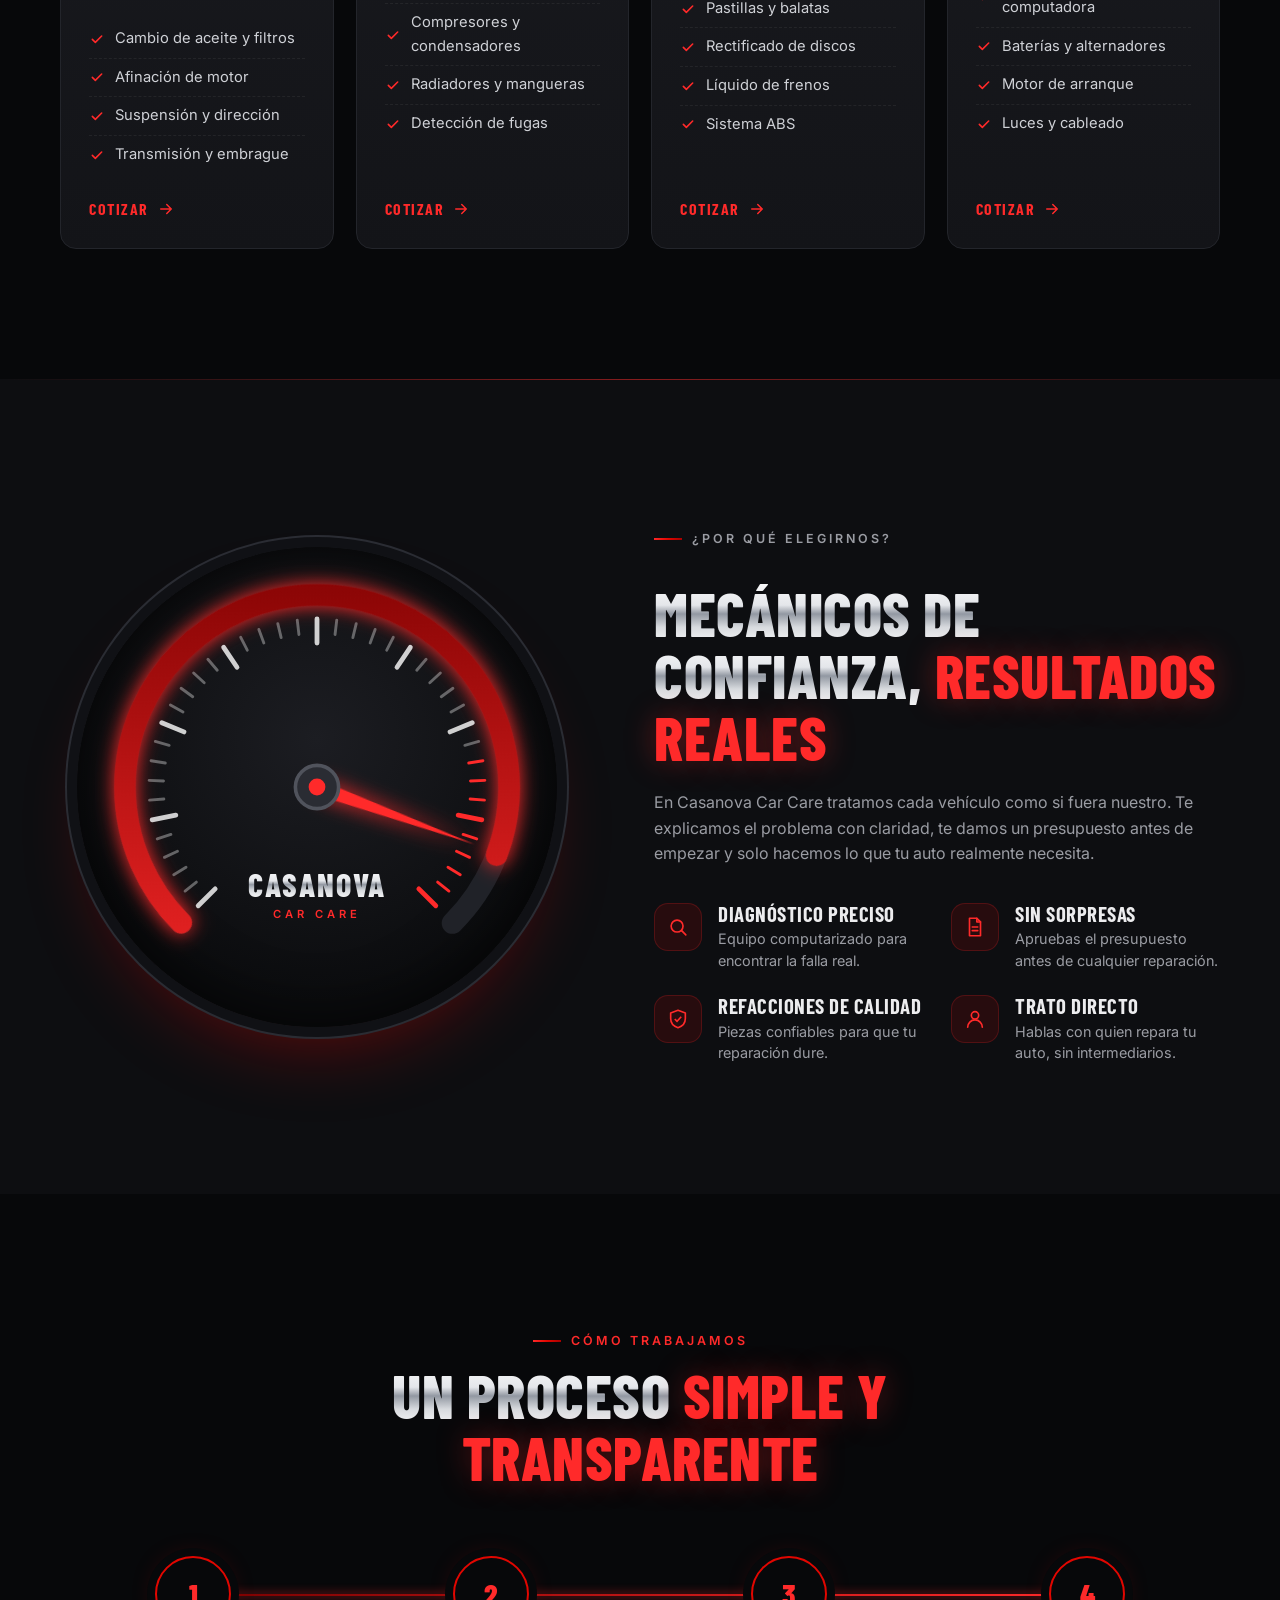
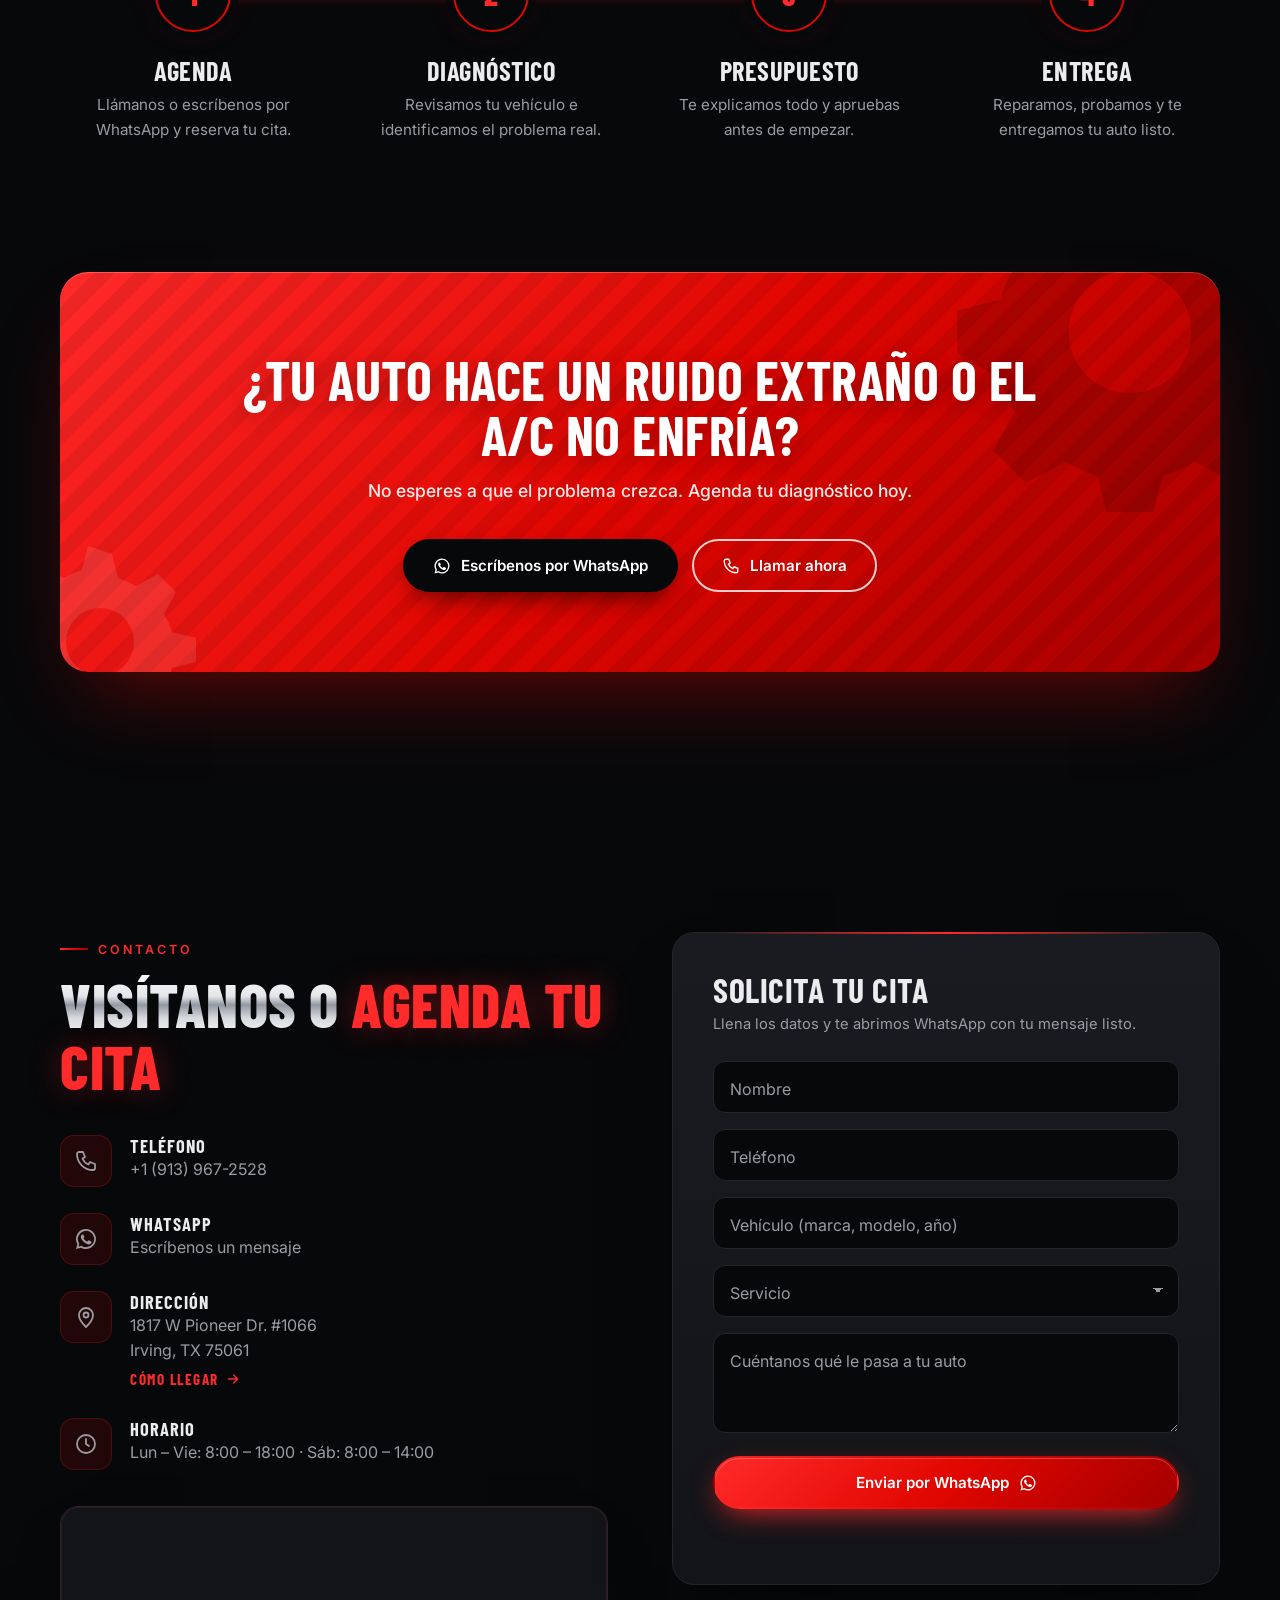
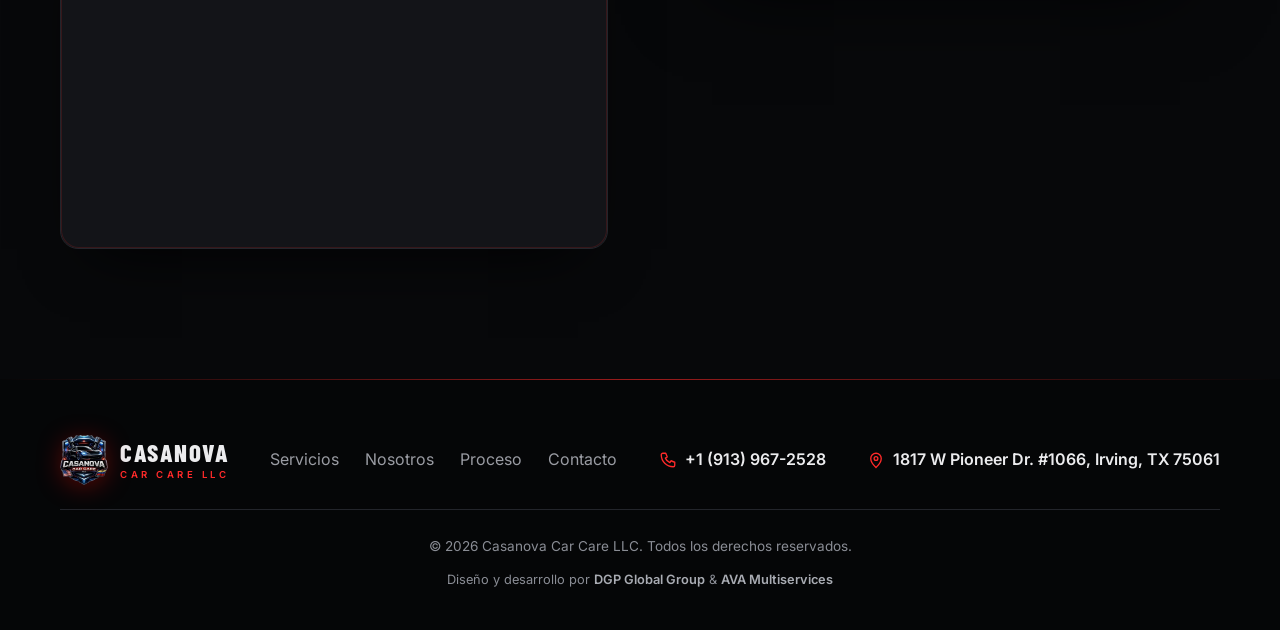
==== commit 7c2d5927: "Add shop address, map and local business data - Address 1817 W Pioneer Dr. #1066, Irving, TX 75061 i" ====
--- a/index.html
+++ b/index.html
@@ -4,7 +4,7 @@
   <meta charset="UTF-8">
   <meta name="viewport" content="width=device-width, initial-scale=1.0">
   <title>Casanova Car Care LLC | Taller Mecánico</title>
-  <meta name="description" content="Casanova Car Care LLC — taller mecánico: mecánica general, refrigeración (A/C), frenos y electricidad automotriz. Llámanos al +1 (913) 967-2528.">
+  <meta name="description" content="Casanova Car Care LLC — taller mecánico en Irving, TX: mecánica general, refrigeración (A/C), frenos y electricidad automotriz. Llámanos al +1 (913) 967-2528.">
   <meta name="theme-color" content="#07080a">
   <link rel="canonical" href="https://casanovacarcare.com/">
 
@@ -14,7 +14,7 @@
   <meta property="og:locale" content="es_US">
   <meta property="og:url" content="https://casanovacarcare.com/">
   <meta property="og:title" content="Casanova Car Care LLC | Taller Mecánico">
-  <meta property="og:description" content="Mecánica general, refrigeración (A/C), frenos y electricidad automotriz. Diagnóstico preciso y precios honestos. Llámanos al +1 (913) 967-2528.">
+  <meta property="og:description" content="Taller mecánico en Irving, TX. Mecánica general, refrigeración (A/C), frenos y electricidad automotriz. Diagnóstico preciso y precios honestos. Llámanos al +1 (913) 967-2528.">
   <meta property="og:image" content="https://casanovacarcare.com/assets/og-image.jpg">
   <meta property="og:image:secure_url" content="https://casanovacarcare.com/assets/og-image.jpg">
   <meta property="og:image:type" content="image/jpeg">
@@ -25,7 +25,7 @@
   <!-- Twitter / X Card -->
   <meta name="twitter:card" content="summary_large_image">
   <meta name="twitter:title" content="Casanova Car Care LLC | Taller Mecánico">
-  <meta name="twitter:description" content="Mecánica general, refrigeración (A/C), frenos y electricidad automotriz. Llámanos al +1 (913) 967-2528.">
+  <meta name="twitter:description" content="Taller mecánico en Irving, TX. Mecánica general, refrigeración (A/C), frenos y electricidad automotriz. Llámanos al +1 (913) 967-2528.">
   <meta name="twitter:image" content="https://casanovacarcare.com/assets/og-image.jpg">
   <meta name="twitter:image:alt" content="Logo de Casanova Car Care LLC con sus servicios y teléfono">
 
@@ -37,6 +37,30 @@
   <link rel="preconnect" href="https://fonts.gstatic.com" crossorigin>
   <link href="https://fonts.googleapis.com/css2?family=Barlow+Condensed:ital,wght@0,600;0,700;0,800;1,800&family=Inter:wght@400;500;600&display=swap" rel="stylesheet">
   <link rel="stylesheet" href="css/styles.css">
+
+  <!-- Datos estructurados para Google (negocio local) -->
+  <script type="application/ld+json">
+  {
+    "@context": "https://schema.org",
+    "@type": "AutoRepair",
+    "name": "Casanova Car Care LLC",
+    "url": "https://casanovacarcare.com/",
+    "image": "https://casanovacarcare.com/assets/og-image.jpg",
+    "logo": "https://casanovacarcare.com/assets/logo.webp",
+    "telephone": "+1-913-967-2528",
+    "address": {
+      "@type": "PostalAddress",
+      "streetAddress": "1817 W Pioneer Dr. #1066",
+      "addressLocality": "Irving",
+      "addressRegion": "TX",
+      "postalCode": "75061",
+      "addressCountry": "US"
+    },
+    "hasMap": "https://www.google.com/maps/search/?api=1&query=1817+W+Pioneer+Dr+%231066%2C+Irving%2C+TX+75061",
+    "areaServed": "Irving, TX",
+    "knowsAbout": ["Mecánica general", "Refrigeración automotriz (A/C)", "Frenos", "Electricidad automotriz"]
+  }
+  </script>
 </head>
 <body>
 
@@ -339,9 +363,13 @@
           <ul class="contact-list">
             <li><span class="ci"><svg><use href="#icon-phone"/></svg></span><div><strong>Teléfono</strong><a href="#" class="js-phone js-phone-text">+1 (913) 967-2528</a></div></li>
             <li><span class="ci"><svg><use href="#icon-whatsapp"/></svg></span><div><strong>WhatsApp</strong><a href="#" class="js-whatsapp">Escríbenos un mensaje</a></div></li>
-            <li><span class="ci"><svg><use href="#icon-pin"/></svg></span><div><strong>Dirección</strong><span>Dirección del taller, Ciudad, Estado</span></div></li>
+            <li><span class="ci"><svg><use href="#icon-pin"/></svg></span><div><strong>Dirección</strong><a href="https://www.google.com/maps/search/?api=1&amp;query=1817+W+Pioneer+Dr+%231066%2C+Irving%2C+TX+75061" target="_blank" rel="noopener">1817 W Pioneer Dr. #1066<br>Irving, TX 75061</a><a href="https://www.google.com/maps/search/?api=1&amp;query=1817+W+Pioneer+Dr+%231066%2C+Irving%2C+TX+75061" target="_blank" rel="noopener" class="directions">Cómo llegar <svg><use href="#icon-arrow"/></svg></a></div></li>
             <li><span class="ci"><svg><use href="#icon-clock"/></svg></span><div><strong>Horario</strong><span>Lun – Vie: 8:00 – 18:00 · Sáb: 8:00 – 14:00</span></div></li>
           </ul>
+
+          <div class="map">
+            <iframe src="https://www.google.com/maps?q=1817+W+Pioneer+Dr+%231066,+Irving,+TX+75061&amp;output=embed" title="Mapa: Casanova Car Care LLC, 1817 W Pioneer Dr. #1066, Irving, TX 75061" loading="lazy" referrerpolicy="no-referrer-when-downgrade" allowfullscreen></iframe>
+          </div>
         </div>
 
         <form class="contact-form reveal from-right" id="contact-form" novalidate>
@@ -383,6 +411,7 @@
         <a href="#contacto">Contacto</a>
       </nav>
       <a href="#" class="footer-phone js-phone"><svg><use href="#icon-phone"/></svg><span class="js-phone-text">+1 (913) 967-2528</span></a>
+      <a href="https://www.google.com/maps/search/?api=1&amp;query=1817+W+Pioneer+Dr+%231066%2C+Irving%2C+TX+75061" class="footer-phone" target="_blank" rel="noopener"><svg><use href="#icon-pin"/></svg><span>1817 W Pioneer Dr. #1066, Irving, TX 75061</span></a>
       <p>&copy; <span id="year"></span> Casanova Car Care LLC. Todos los derechos reservados.</p>
       <p class="credits">Diseño y desarrollo por
         <a href="https://dgpglobalgroup.com" target="_blank" rel="noopener">DGP Global Group</a>
--- a/css/styles.css
+++ b/css/styles.css
@@ -415,6 +415,20 @@
 .contact-list a, .contact-list span { color: var(--muted); }
 .contact-list a { transition: color .3s; }
 .contact-list a:hover { color: var(--red-hi); }
+.contact-list .directions { display: inline-flex; align-items: center; gap: 6px; margin-top: 6px; font: 700 .95rem var(--font-head); letter-spacing: 1.5px; text-transform: uppercase; color: var(--red-hi); }
+.contact-list .directions svg { width: 16px; height: 16px; transition: transform .3s var(--ease); }
+.contact-list .directions:hover svg { transform: translateX(4px); }
+.contact-list div > a:first-of-type { display: block; }
+
+/* Mapa con estilo oscuro para que combine con el sitio */
+.map {
+  position: relative; margin-top: 36px; border-radius: 18px; overflow: hidden;
+  border: 1px solid var(--border); aspect-ratio: 16 / 10; background: var(--surface);
+  box-shadow: 0 30px 60px -30px rgba(0, 0, 0, .9);
+}
+.map::after { content: ""; position: absolute; inset: 0; pointer-events: none; border-radius: inherit; box-shadow: inset 0 0 0 1px rgba(255, 42, 42, .15); }
+.map iframe { width: 100%; height: 100%; border: 0; display: block; filter: invert(.92) hue-rotate(180deg) saturate(.7) contrast(.9); transition: filter .5s; }
+.map:hover iframe { filter: none; }
 
 .contact-form {
   position: relative;
@@ -564,6 +578,7 @@
   .steps { grid-template-columns: 1fr; }
   .features { grid-template-columns: 1fr; }
   .contact-form { padding: 30px 20px; }
+  .map { aspect-ratio: 4 / 3; margin-top: 28px; }
   .cta { padding-bottom: 90px; }
   .cta-inner { padding: 60px 22px; }
   .cta-actions .btn { width: 100%; }
